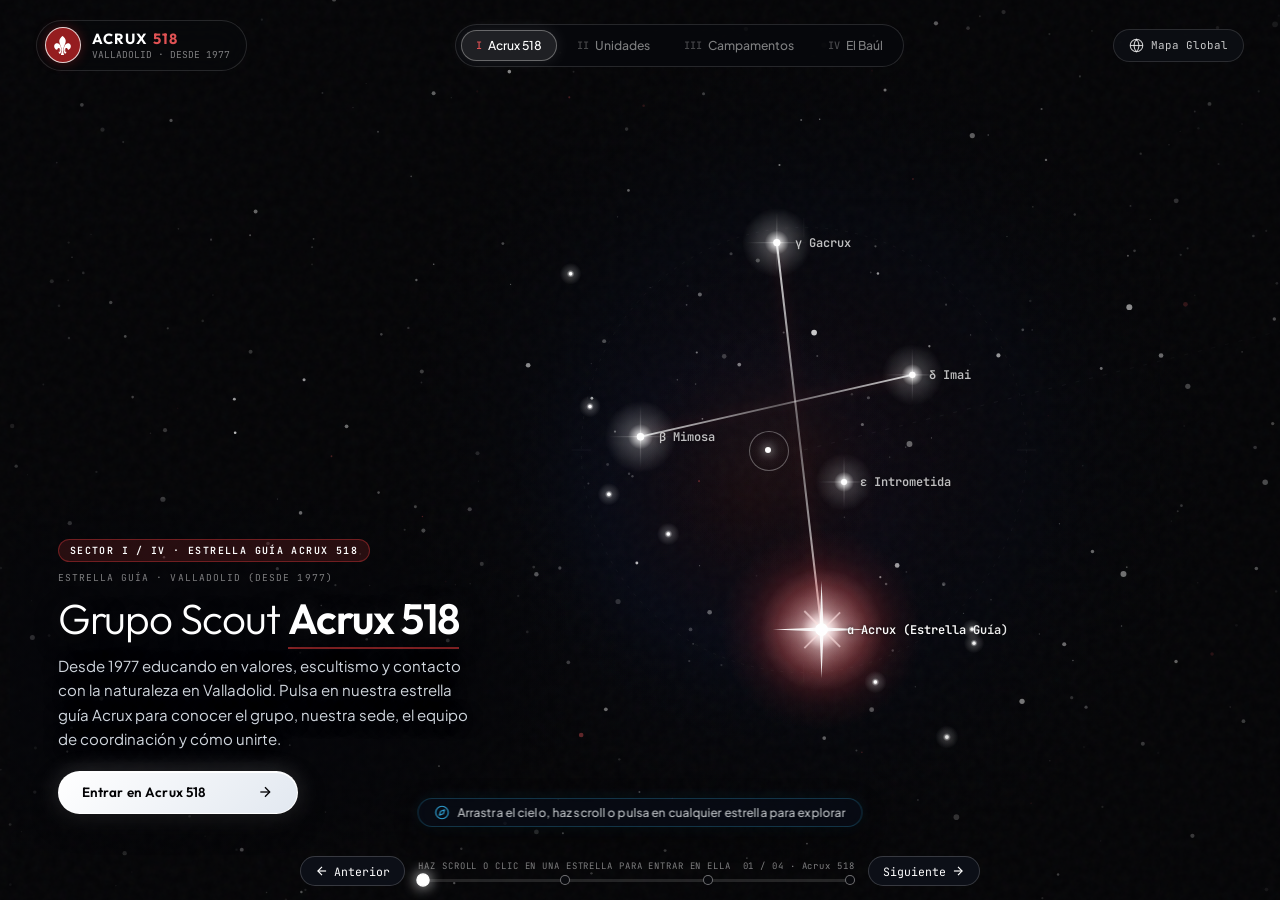
==== index.html @ 2f55fe03 "Final" ====
<!DOCTYPE html>
<html lang="es">
<head>
    <meta charset="UTF-8">
    <meta name="viewport" content="width=device-width, initial-scale=1.0, maximum-scale=1.0, user-scalable=no">
    <meta name="description" content="Grupo Scout ACRUX 518 · Valladolid (ASDE Exploradores de Castilla y León). Mapa estelar interactivo: Acrux 518, Unidades, Campamentos y El Baúl.">
    <title>Grupo Scout ACRUX 518 · Valladolid</title>
    <link rel="icon" type="image/svg+xml" href="images/logo.svg">
    <link rel="preconnect" href="https://fonts.googleapis.com">
    <link rel="preconnect" href="https://fonts.gstatic.com" crossorigin>
    <link href="https://fonts.googleapis.com/css2?family=Outfit:wght@200;300;400;500;600;700&family=Plus+Jakarta+Sans:wght@300;400;500;600&family=JetBrains+Mono:wght@300;400;500&display=swap" rel="stylesheet">
    <link rel="stylesheet" href="styles.css?v=19.0">
</head>
<body class="cosmos-body">

<!-- ======================================================================
     1. CANVAS ESTELAR 100VW x 100VH (MOTOR DE CONSTELACIONES Y SUPER-ZOOM)
     ====================================================================== -->
<canvas id="cosmosCanvas" aria-label="Mapa estelar interactivo del Grupo Scout ACRUX 518"></canvas>

<!-- ======================================================================
     2. GRANO CINEMATOGRÁFICO, VIÑETA Y DESTELLO DE SUPER-ZOOM
     ====================================================================== -->
<div class="film-grain-overlay" aria-hidden="true"></div>
<div class="vignette-abyss-overlay" aria-hidden="true"></div>
<div class="star-dive-flash" id="starDiveFlash" aria-hidden="true"></div>

<!-- ======================================================================
     3. CURSOR MAGNÉTICO PERSONALIZADO
     ====================================================================== -->
<div class="cosmos-cursor-dot" id="cosmosCursorDot" aria-hidden="true"></div>
<div class="cosmos-cursor-ring" id="cosmosCursorRing" aria-hidden="true">
    <span class="cosmos-cursor-label" id="cosmosCursorLabel"></span>
</div>

<!-- ======================================================================
     4. CABECERA HUD PROFESIONAL Y SCOUT
     ====================================================================== -->
<header class="cosmos-hud-top">
    <div class="hud-brand-group cosmos-interactive">
        <button type="button" class="hud-brand-trigger" id="btnHomeConstellation" title="Volver a Acrux 518">
            <div class="hud-logo-orb">
                <img src="images/logo.svg" alt="Flor de Lis ACRUX 518">
            </div>
            <div class="hud-brand-meta">
                <span class="hud-brand-name">ACRUX <em>518</em></span>
                <span class="hud-brand-coords" id="hudCoordsReadout">VALLADOLID · DESDE 1977</span>
            </div>
        </button>
    </div>

    <!-- Navegación por Sectores del Mapa Estelar (4 Sectores Optimizados) -->
    <nav class="hud-constellation-nav cosmos-interactive" aria-label="Sectores del Mapa Estelar">
        <button type="button" class="hud-nav-node active" data-sector="0">
            <span class="node-roman">I</span>
            <span class="node-label">Acrux 518</span>
        </button>
        <button type="button" class="hud-nav-node" data-sector="1">
            <span class="node-roman">II</span>
            <span class="node-label">Unidades</span>
        </button>
        <button type="button" class="hud-nav-node" data-sector="2">
            <span class="node-roman">III</span>
            <span class="node-label">Campamentos</span>
        </button>
        <button type="button" class="hud-nav-node" data-sector="3">
            <span class="node-roman">IV</span>
            <span class="node-label">El Baúl</span>
        </button>
    </nav>

    <div class="hud-actions-right cosmos-interactive">
        <button type="button" class="hud-btn-overview" id="btnToggleOverview" title="Ver el Mapa Estelar Global completo (Tecla M)">
            <svg class="hud-icon" width="15" height="15" viewBox="0 0 24 24" fill="none" stroke="currentColor" stroke-width="1.75"><circle cx="12" cy="12" r="10"/><line x1="2" y1="12" x2="22" y2="12"/><path d="M12 2a15.3 15.3 0 0 1 4 10 15.3 15.3 0 0 1-4 10 15.3 15.3 0 0 1-4-10 15.3 15.3 0 0 1 4-10z"/></svg>
            <span id="overviewBtnText">Mapa Global</span>
        </button>
    </div>
</header>

<!-- ======================================================================
     5. INTRODUCCIÓN FLOTANTE MINIMALISTA SOBRE EL COSMOS (SIN CAJA PESADA)
     ====================================================================== -->
<main class="cosmos-stage-viewport" id="cosmosStageViewport" aria-live="polite">
    <article class="constellation-stage-panel is-floating-minimal" id="constellationStagePanel">
        <div class="stage-meta-line">
            <span class="stage-index-tag" id="stageIndexTag">I · ESTRELLA GUÍA ACRUX</span>
            <span class="stage-altitude-tag" id="stageSubtitleTag">VALLADOLID · DESDE 1977</span>
        </div>

        <h1 class="stage-giant-heading" id="stageHeading">
            Grupo Scout <span class="ice-italic">Acrux 518</span>
        </h1>

        <p class="stage-description" id="stageDescription">
            Desde 1977 educando en valores, escultismo y contacto con la naturaleza en Valladolid. Pulsa en nuestra estrella guía Acrux para conocer el grupo, nuestra sede, el equipo de coordinación y cómo unirte.
        </p>

        <div class="stage-star-nodes cosmos-interactive" id="stageStarNodes" role="tablist" aria-label="Estrellas del sector" style="display:none;"></div>

        <div class="stage-action-row cosmos-interactive" id="stageActionRow">
            <button type="button" class="btn-cosmos-primary" id="btnStagePrimaryAction">
                <span id="btnStagePrimaryText">Entrar en Acrux 518</span>
                <svg class="btn-arrow-icon" width="16" height="16" viewBox="0 0 24 24" fill="none" stroke="currentColor" stroke-width="2"><line x1="5" y1="12" x2="19" y2="12"/><polyline points="12 5 19 12 12 19"/></svg>
            </button>
        </div>
    </article>
</main>

<!-- ======================================================================
     6. VISTA ESTELAR DE UNIDAD (PANTALLA COMPLETA · SIN SCROLLER · INTRODUCCIÓN FLOTANTE)
     ====================================================================== -->
<section class="star-tab-view star-tab-unit-view" id="unitSuperZoomOverlay" data-unit-world="castores" aria-hidden="true">
    <header class="star-tab-topbar">
        <button type="button" class="star-tab-back-btn" id="btnCloseUnitZoom">
            <svg width="15" height="15" viewBox="0 0 24 24" fill="none" stroke="currentColor" stroke-width="2"><line x1="19" y1="12" x2="5" y2="12"/><polyline points="12 19 5 12 12 5"/></svg>
            Volver al Cosmos <kbd>ESC</kbd>
        </button>

        <div class="star-tab-switcher" id="uzSwitchPills" role="tablist" aria-label="Pestañas de Unidades"></div>
    </header>

    <div class="star-tab-container is-fullbleed">
        <!-- CABECERA FLOTANTE DE LA UNIDAD (SIN CAJA PESADA) -->
        <div class="unit-floating-showcase">
            <div class="unit-floating-title-block">
                <div class="star-tab-meta-row">
                    <span class="sz-constellation-badge" id="uzConstellationName">ESTRELLA I · COLONIA OHIENSIS</span>
                    <span class="sz-age-pill" id="uzAgePill">6 a 8 años</span>
                    <span class="sz-motto-banner" id="uzMotto">Lema: «Compartir»</span>
                    <a href="#" target="_blank" rel="noopener" class="unit-social-btn" id="uzSocialBtn" style="display: none;" title="Ver perfil oficial de Instagram">
                        <svg class="social-ig-icon" width="15" height="15" viewBox="0 0 24 24" fill="none" stroke="currentColor" stroke-width="1.75"><rect x="2" y="2" width="20" height="20" rx="5" ry="5"/><path d="M16 11.37A4 4 0 1 1 12.63 8 4 4 0 0 1 16 11.37z"/><line x1="17.5" y1="6.5" x2="17.51" y2="6.5"/></svg>
                        <span id="uzSocialLabel">@unidad</span>
                        <svg class="social-arrow-svg" width="13" height="13" viewBox="0 0 24 24" fill="none" stroke="currentColor" stroke-width="2"><line x1="7" y1="17" x2="17" y2="7"/><polyline points="7 7 17 7 17 17"/></svg>
                    </a>
                </div>
                <span class="unit-kicker-line" id="uzWorldBiomeTag" style="display:none;"></span>
                <span id="uzStarCoords" style="display:none;"></span>
                <h2 class="sz-unit-title unit-giant-title" id="uzTitle">Castores · Colonia Ohiensis</h2>
            </div>

            <!-- ESCENA PANORÁMICA CON LA FOTOGRAFÍA Y TARJETA DE INTRODUCCIÓN FLOTANDO -->
            <div class="unit-panorama-stage">
                <div class="unit-hero-visual-col unit-panorama-photo uz-glass-photo-card" id="uzHeroVisual"></div>
                <div class="unit-floating-intro-card">
                    <p class="sz-unit-lead" id="uzLead"></p>
                    <blockquote class="unit-law-quote" id="uzQuoteBanner"></blockquote>
                </div>
            </div>
        </div>

        <!-- 01 · METODOLOGÍA Y ETAPAS DE PROGRESIÓN -->
        <div class="unit-progression-section">
            <div class="sz-section-header">
                <div>
                    <span class="sz-section-index">01 · METODOLOGÍA Y PROGRESIÓN</span>
                    <h3 id="uzLoreHeading">Marco Simbólico y Etapas del Camino</h3>
                </div>
            </div>
            <div class="sz-pillars-list unit-pillars-grid" id="uzPillarsList"></div>
        </div>

        <!-- 02 · LOS KRAALETES DE LA UNIDAD -->
        <div class="unit-kraal-section" id="uzUnitKraalSection">
            <div class="sz-section-header">
                <div>
                    <span class="sz-section-index">02 · LOS KRAALETES DE LA UNIDAD</span>
                    <h3 id="uzKraalTitle">El Kraal y Personajes del Bosque</h3>
                    <p id="uzKraalSub">Cromos coleccionables de los scouters y figuras del marco simbólico de esta rama</p>
                </div>
            </div>
            <div class="kraaletes-cromos-grid" id="uzKraaletesGrid"></div>
        </div>

        <!-- 03 · AVENTURAS, SALIDAS Y CAMPAMENTOS (GOOGLE DRIVE) -->
        <div class="unit-camps-section" id="uzUnitCampsSection">
            <div class="sz-section-header">
                <div>
                    <span class="sz-section-index" id="uzCampsIndex">03 · AVENTURAS, SALIDAS Y CAMPAMENTOS</span>
                    <h3 id="uzCampsHeading">Álbumes Oficiales en Google Drive</h3>
                    <p id="uzCampsSub">Subcarpetas de campamentos de rama y salidas de fin de semana con desbloqueo oficial</p>
                </div>
            </div>
            <div class="unit-camps-grid" id="uzUnitCampsGrid"></div>
        </div>

        <!-- NAVEGACIÓN INFERIOR ENTRE ESTRELLAS DE UNIDAD -->
        <footer class="unit-star-footer-nav">
            <button type="button" class="star-tab-back-btn" id="uzPrevUnitBtn">
                Unidad Anterior
            </button>
            <button type="button" class="star-tab-back-btn" id="uzFooterBackToSkyBtn">
                Volver a la Constelación
            </button>
            <button type="button" class="btn-cosmos-primary" id="uzNextUnitBtn">
                <span>Siguiente Unidad</span>
            </button>
        </footer>
    </div>
</section>

<!-- ======================================================================
     7. VISTA ESTELAR DE CAMPAMENTO (DESPEJADA · PANTALLA COMPLETA · SIN SCROLLER)
     ====================================================================== -->
<section class="star-tab-view star-tab-camp-view" id="campSuperZoomOverlay" aria-hidden="true">
    <header class="star-tab-topbar">
        <button type="button" class="star-tab-back-btn" id="btnCloseCampZoom">
            <svg width="15" height="15" viewBox="0 0 24 24" fill="none" stroke="currentColor" stroke-width="2"><line x1="19" y1="12" x2="5" y2="12"/><polyline points="12 19 5 12 12 5"/></svg>
            Volver al Cosmos <kbd>ESC</kbd>
        </button>
        <div class="star-tab-switcher camp-switcher-dock" id="czCampSwitcher" role="tablist" aria-label="Pestañas de Campamentos"></div>
    </header>

    <div class="star-tab-container is-fullbleed">
        <!-- CABECERA FLOTANTE Y LIMPIA DEL CAMPAMENTO + CÁPSULA DRIVE FLOTANTE -->
        <div class="camp-floating-header">
            <div class="camp-floating-title-col">
                <div class="star-tab-meta-row">
                    <span class="sz-constellation-badge camp-badge" id="czKicker">CAMPAMENTO DE VERANO</span>
                    <span class="sz-age-pill" id="czLocationPill">Lugar del Campamento</span>
                    <span id="czDriveFolderBadge" style="display:none;"></span>
                    <span id="czSeasonPill" style="display:none;"></span>
                </div>
                <h2 class="sz-unit-title camp-main-title" id="czTitle">Campamento</h2>
                <p class="camp-floating-desc" id="czDesc"></p>
            </div>

            <!-- CÁPSULA FLOTANTE DE DESBLOQUEO DE GOOGLE DRIVE -->
            <div class="camp-floating-drive-dock">
                <div class="camp-vault-header">
                    <span class="camp-drive-kicker">
                        <svg width="14" height="14" viewBox="0 0 24 24" fill="none" stroke="currentColor" stroke-width="1.75" style="vertical-align:-2px; margin-right:4px;"><path d="M22 19a2 2 0 0 1-2 2H4a2 2 0 0 1-2-2V5a2 2 0 0 1 2-2h5l2 3h9a2 2 0 0 1 2 2z"/></svg>
                        ÁLBUM COMPLETO EN GOOGLE DRIVE
                    </span>
                    <strong id="czDriveFolderTitle">Desbloquear todas las fotografías</strong>
                </div>
                <div class="camp-unlock-form" id="czUnlockForm">
                    <div class="camp-unlock-input-wrap">
                        <div class="camp-input-with-icon">
                            <span class="camp-input-icon">
                                <svg width="15" height="15" viewBox="0 0 24 24" fill="none" stroke="currentColor" stroke-width="1.75"><rect x="3" y="11" width="18" height="11" rx="2" ry="2"/><path d="M7 11V7a5 5 0 0 1 10 0v4"/></svg>
                            </span>
                            <input type="password" id="czDrivePassInput" class="dossier-form-input camp-pass-input" placeholder="Contraseña del campamento...">
                        </div>
                        <button type="button" class="btn-cosmos-primary camp-drive-btn" id="czUnlockDriveBtn">
                            <svg width="15" height="15" viewBox="0 0 24 24" fill="none" stroke="currentColor" stroke-width="1.75"><path d="M22 19a2 2 0 0 1-2 2H4a2 2 0 0 1-2-2V5a2 2 0 0 1 2-2h5l2 3h9a2 2 0 0 1 2 2z"/></svg>
                            <span>Abrir Drive</span>
                            <svg width="14" height="14" viewBox="0 0 24 24" fill="none" stroke="currentColor" stroke-width="2"><line x1="7" y1="17" x2="17" y2="7"/><polyline points="7 7 17 7 17 17"/></svg>
                        </button>
                    </div>
                    <small id="czUnlockFeedback" class="camp-unlock-feedback"></small>
                </div>
            </div>
        </div>

        <div class="camp-three-photos-section">
            <div class="sz-section-header">
                <div>
                    <span class="sz-section-index">BITÁCORA GRÁFICA · 3 FOTOGRAFÍAS DESTACADAS</span>
                    <h3>Momentos de la Expedición</h3>
                    <p id="czPhotosSub">Vista previa extraída de la carpeta de Google Drive del campamento (haz clic en cualquier foto para ampliarla)</p>
                </div>
            </div>
            <div class="camp-three-photos-grid" id="czThreePhotosGrid"></div>
        </div>
    </div>
</section>

<!-- ======================================================================
     8. VISTA ESTELAR «EL BAÚL» (PANTALLA COMPLETA · SIN SCROLLER)
     ====================================================================== -->
<section class="star-tab-view star-tab-lost-view" id="lostSuperZoomOverlay" aria-hidden="true">
    <header class="star-tab-topbar">
        <button type="button" class="star-tab-back-btn" id="btnCloseLostZoom">
            <svg width="15" height="15" viewBox="0 0 24 24" fill="none" stroke="currentColor" stroke-width="2"><line x1="19" y1="12" x2="5" y2="12"/><polyline points="12 19 5 12 12 5"/></svg>
            Volver al Cosmos <kbd>ESC</kbd>
        </button>
        <div class="star-tab-switcher lost-cajon-switcher-dock" id="lzCajonSwitcher" role="tablist" aria-label="Cajones de Drive"></div>
    </header>

    <div class="star-tab-container is-fullbleed">
        <div class="lost-floating-header">
            <div class="lost-floating-title-col">
                <div class="star-tab-meta-row">
                    <span class="sz-constellation-badge lost-badge">SISTEMA DE MATERIAL PERDIDO</span>
                    <span class="sz-age-pill" id="lzActiveFolderPill">Carpeta Drive: Cajón 01</span>
                    <span id="lzFolderCoords" style="display:none;"></span>
                </div>
                <h2 class="sz-unit-title lost-main-title">El Baúl · <span class="ice-italic">Objetos Perdidos</span></h2>
                <p class="camp-floating-desc">Cada cajón corresponde a una carpeta viva de Google Drive. Reclama cualquier prenda en 1 clic por WhatsApp y recógela los <strong>sábados de 16:30 a 19:00 h en Carretera de Rueda, 53</strong>.</p>
            </div>

            <div class="lost-cajones-constellation-box">
                <div class="cajones-map-header">
                    <span>CAJONES DE MATERIAL (CARPETAS DRIVE)</span>
                    <a href="https://drive.google.com" target="_blank" rel="noopener" class="cajon-drive-ext-link" id="lzOpenDriveFolderBtn">
                        <svg width="13" height="13" viewBox="0 0 24 24" fill="none" stroke="currentColor" stroke-width="1.75" style="vertical-align:-2px; margin-right:4px;"><path d="M22 19a2 2 0 0 1-2 2H4a2 2 0 0 1-2-2V5a2 2 0 0 1 2-2h5l2 3h9a2 2 0 0 1 2 2z"/></svg>
                        Abrir en Drive
                    </a>
                </div>
                <div class="cajones-ministar-map" id="lzMiniStarsMap"></div>
            </div>
        </div>

        <div class="lost-cajon-gallery-section">
            <div class="sz-section-header lost-gallery-header">
                <div>
                    <span class="sz-section-index" id="lzCurrentCajonIndex">CARPETA ACTIVA · GOOGLE DRIVE</span>
                    <h3 id="lzCurrentCajonTitle">Cajón 01 · Campamento de Verano</h3>
                    <p id="lzCurrentCajonSub">Fotografías sincronizadas de la carpeta de objetos perdidos</p>
                </div>
                <div class="lost-gallery-controls">
                    <div class="lost-search-input-wrap">
                        <span class="lost-search-icon">
                            <svg width="15" height="15" viewBox="0 0 24 24" fill="none" stroke="currentColor" stroke-width="1.75"><circle cx="11" cy="11" r="8"/><line x1="21" y1="21" x2="16.65" y2="16.65"/></svg>
                        </span>
                        <input type="text" id="lzPhotoSearch" class="dossier-form-input lost-search-input" placeholder="Buscar sudadera, cantimplora, botas...">
                        <button type="button" class="lost-search-clear-btn" id="lzClearSearchBtn" title="Limpiar búsqueda" style="display:none;">
                            <svg width="12" height="12" viewBox="0 0 24 24" fill="none" stroke="currentColor" stroke-width="2"><line x1="18" y1="6" x2="6" y2="18"/><line x1="6" y1="6" x2="18" y2="18"/></svg>
                        </button>
                    </div>
                </div>
            </div>

            <div class="lost-filter-chips-row" id="lzCategoryFilters">
                <button type="button" class="lost-filter-chip active" data-cat="all">Todas las prendas</button>
                <button type="button" class="lost-filter-chip" data-cat="ropa">Ropa y Sudaderas</button>
                <button type="button" class="lost-filter-chip" data-cat="cantimplora">Cantimploras y Menaje</button>
                <button type="button" class="lost-filter-chip" data-cat="calzado">Calzado y Botas</button>
                <button type="button" class="lost-filter-chip" data-cat="saco">Sacos y Aislantes</button>
            </div>

            <div id="lzClaimBanner" class="lost-claim-banner" style="display:none;"></div>
            <div class="lost-photos-grid" id="lzPhotosGrid"></div>
        </div>
    </div>
</section>

<!-- ======================================================================
     9. PÍLDORA SUTIL DE AYUDA A LA NAVEGACIÓN Y HUD INFERIOR MINIMALISTA (4 SECTORES)
     ====================================================================== -->
<div class="cosmos-nav-hint-pill cosmos-interactive" id="cosmosNavHintPill" aria-live="off">
    <svg class="nav-hint-icon" width="15" height="15" viewBox="0 0 24 24" fill="none" stroke="currentColor" stroke-width="1.8" stroke-linecap="round" stroke-linejoin="round"><circle cx="12" cy="12" r="10"/><polygon points="16.24 7.76 14.12 14.12 7.76 16.24 9.88 9.88 16.24 7.76"/></svg>
    <span>Arrastra el cielo, haz scroll o pulsa en cualquier estrella para explorar</span>
</div>

<footer class="cosmos-hud-bottom">
    <div class="hud-bottom-nav-container cosmos-interactive">
        <button type="button" class="hud-nav-arrow-btn" id="btnPrevSector" aria-label="Sector Anterior">
            <svg width="14" height="14" viewBox="0 0 24 24" fill="none" stroke="currentColor" stroke-width="2"><line x1="19" y1="12" x2="5" y2="12"/><polyline points="12 19 5 12 12 5"/></svg>
            <span class="arrow-text">Anterior</span>
        </button>

        <div class="hud-scroll-rail-wrap">
            <div class="hud-scroll-labels">
                <span id="hudScrollHint">HAZ SCROLL O CLIC EN UNA ESTRELLA PARA ENTRAR EN ELLA</span>
                <span id="hudProgressPercent">01 / 04 · Acrux 518</span>
            </div>
            <div class="hud-scroll-track" id="hudScrollTrack" role="slider" aria-label="Progreso del mapa estelar" aria-valuemin="0" aria-valuemax="100" aria-valuenow="0" tabindex="0">
                <div class="hud-scroll-fill" id="hudScrollFill"></div>
                <div class="hud-scroll-ticks" id="hudScrollTicks">
                    <button type="button" class="rail-tick active" data-sector="0" title="I · Acrux 518"></button>
                    <button type="button" class="rail-tick" data-sector="1" title="II · Unidades"></button>
                    <button type="button" class="rail-tick" data-sector="2" title="III · Campamentos"></button>
                    <button type="button" class="rail-tick" data-sector="3" title="IV · El Baúl"></button>
                </div>
            </div>
        </div>

        <button type="button" class="hud-nav-arrow-btn" id="btnNextSector" aria-label="Sector Siguiente">
            <span class="arrow-text">Siguiente</span>
            <svg width="14" height="14" viewBox="0 0 24 24" fill="none" stroke="currentColor" stroke-width="2"><line x1="5" y1="12" x2="19" y2="12"/><polyline points="12 5 19 12 12 19"/></svg>
        </button>
    </div>
</footer>

<!-- ======================================================================
     10. VISTA ESTELAR SECCIÓN 1 (ACRUX 518 · PANTALLA COMPLETA · SIN SCROLLER)
     ====================================================================== -->
<div class="cosmos-drawer-backdrop is-fullscreen-star-view" id="cosmosDrawerBackdrop" aria-hidden="true">
    <div class="cosmos-drawer-modal is-fullscreen-star-modal" role="dialog" aria-modal="true" aria-labelledby="drawerModalTitle">
        <header class="star-tab-topbar">
            <button type="button" class="star-tab-back-btn" id="btnCloseDrawer" aria-label="Volver al Cosmos">
                <svg width="15" height="15" viewBox="0 0 24 24" fill="none" stroke="currentColor" stroke-width="2"><line x1="19" y1="12" x2="5" y2="12"/><polyline points="12 19 5 12 12 5"/></svg>
                Volver al Cosmos <kbd>ESC</kbd>
            </button>
            <div class="star-tab-switcher" id="acruxTopAnchorNav">
                <a href="#acrux-historia" class="star-node-chip active">Historia y Ramas</a>
                <a href="#acrux-bases" class="star-node-chip">Sede y Horarios</a>
                <a href="#acrux-coordinacion" class="star-node-chip">Coordinación</a>
                <a href="#acrux-prueba" class="star-node-chip">Inscripciones</a>
                <a href="#acrux-redes" class="star-node-chip">Redes</a>
            </div>
            <span id="drawerModalKicker" style="display:none;"></span>
            <span id="drawerModalTitle" style="display:none;"></span>
        </header>
        <div class="star-tab-container is-fullbleed" id="drawerModalBody"></div>
    </div>
</div>

<!-- ======================================================================
     11. MODAL DE CRISTAL: RECUERDO DEL 50º ANIVERSARIO (1976 - 2026)
     ====================================================================== -->
<div class="anniversary-modal-backdrop" id="anniversaryModal" aria-hidden="true">
    <div class="anniversary-modal-card" role="dialog" aria-modal="true" aria-labelledby="anYearTitle">
        <header class="anniversary-modal-header">
            <div>
                <span class="anniversary-year-tag" id="anYearTag">50º ANIVERSARIO · ACRUX 518</span>
                <span class="anniversary-year-display" id="anYearNumber">1977</span>
            </div>
            <button type="button" class="anniversary-close-btn" id="btnCloseAnniversaryModal" aria-label="Cerrar ventana">
                Cerrar <kbd>ESC</kbd>
            </button>
        </header>
        <div class="anniversary-modal-body">
            <div class="anniversary-photo-frame" id="anPhotoFrame"></div>
            <h3 class="anniversary-memory-title" id="anYearTitle">Fundación Oficial del Grupo Scout ACRUX 518</h3>
            <p class="anniversary-memory-desc" id="anYearDesc"></p>
            <footer class="anniversary-modal-footer">
                <span class="anniversary-drive-badge" id="anDriveBadge">Google Drive: 05_50_ANIVERSARIO</span>
                <a href="https://drive.google.com" target="_blank" rel="noopener" class="btn-cosmos-primary" id="anDriveBtn" style="padding: 0.45rem 0.95rem; font-size: 0.78rem;">
                    <span>Ver en Google Drive</span>
                    <svg width="13" height="13" viewBox="0 0 24 24" fill="none" stroke="currentColor" stroke-width="2"><line x1="7" y1="17" x2="17" y2="7"/><polyline points="7 7 17 7 17 17"/></svg>
                </a>
            </footer>
        </div>
    </div>
</div>

<!-- ======================================================================
     12. VISOR DE FOTOGRAFÍAS EN PANTALLA COMPLETA (LIGHTBOX)
     ====================================================================== -->
<div class="cosmos-lightbox-backdrop" id="cosmosLightbox" aria-hidden="true">
    <div class="cosmos-lightbox-dialog" role="dialog" aria-modal="true" aria-labelledby="cosmosLightboxTitle">
        <button type="button" class="cosmos-lightbox-close" id="btnCloseLightbox" aria-label="Cerrar visor de fotografía">
            Cerrar <kbd>ESC</kbd>
        </button>
        <div class="cosmos-lightbox-frame">
            <img src="" alt="Fotografía ampliada" id="cosmosLightboxImg">
        </div>
        <div class="cosmos-lightbox-info">
            <strong id="cosmosLightboxTitle">Fotografía</strong>
            <span id="cosmosLightboxCaption">Grupo Scout Acrux 518</span>
        </div>
    </div>
</div>

<!-- ======================================================================
     13. MODAL SPLIT-CARD DE KRAALETE (2 COLUMNAS: CROMO 3:4 + FICHA EDITORIAL DRIVE)
     ====================================================================== -->
<div class="cromo-zoom-modal-backdrop" id="cromoZoomModal" aria-hidden="true">
    <div class="cromo-split-dialog" id="cromoSplitDialog" role="dialog" aria-modal="true" aria-labelledby="cromoSplitTitle">
        <!-- Columna Izquierda: Fotografía vertical del cromo (3:4) con efecto holográfico -->
        <div class="cromo-split-left">
            <div class="cromo-zoom-card" id="cromoZoomCard">
                <div class="cromo-inner" id="cromoZoomInner"></div>
            </div>
        </div>

        <!-- Columna Derecha: Panel Editorial del Scouter -->
        <div class="cromo-split-right">
            <div class="cromo-split-topbar">
                <span class="cromo-split-unit-pill" id="cromoSplitUnitBadge">KRAALETE · ACRUX 518</span>
                <button type="button" class="cosmos-lightbox-close cromo-zoom-close-btn" id="btnCloseCromoZoom" aria-label="Cerrar ficha de scouter">
                    Cerrar <kbd>ESC</kbd>
                </button>
            </div>

            <div class="cromo-split-body">
                <span class="cromo-split-kicker" id="cromoSplitRole">SCOUTER DE UNIDAD</span>
                <h3 class="cromo-split-title" id="cromoSplitTitle">Scouter</h3>
                <p class="cromo-split-realname" id="cromoSplitSubtitle">«Nombre Real»</p>
                <div class="cromo-split-divider" aria-hidden="true"></div>
                <div class="cromo-split-bio-wrap">
                    <p class="cromo-split-bio" id="cromoSplitBio"></p>
                </div>
            </div>
        </div>
    </div>
</div>

<!-- ======================================================================
     14. TIENDA MERCH FULLSCREEN E-COMMERCE (CONECTADA A GOOGLE FORMS)
     ====================================================================== -->
<div class="merch-embed-overlay merch-custom-modal" id="merchModal" aria-hidden="true">
    <div class="merch-ecom-shell" role="dialog" aria-modal="true" aria-labelledby="merchModalTitle">
        <!-- Barra superior minimalista estilo Áureo Design -->
        <header class="merch-ecom-topbar">
            <button type="button" class="merch-back-btn" id="btnCloseMerchModal" aria-label="Cerrar tienda de Merch">
                <svg width="15" height="15" viewBox="0 0 24 24" fill="none" stroke="currentColor" stroke-width="1.8" stroke-linecap="round" stroke-linejoin="round"><line x1="19" y1="12" x2="5" y2="12"/><polyline points="12 19 5 12 12 5"/></svg>
                <span>Volver al Mapa Estelar</span>
                <kbd>ESC</kbd>
            </button>

            <div class="merch-forms-switcher" id="merchFormsSwitcher" role="tablist" aria-label="Artículos de Merch disponibles" style="display:none;"></div>

            <div class="merch-topbar-meta">
                <a href="#" target="_blank" rel="noopener" class="merch-direct-form-link" id="merchDirectFormBtn" style="display:none;" title="Abrir formulario oficial en Google Forms">
                    <span>Abrir en Google Forms</span>
                    <svg width="13" height="13" viewBox="0 0 24 24" fill="none" stroke="currentColor" stroke-width="2"><line x1="7" y1="17" x2="17" y2="7"/><polyline points="7 7 17 7 17 17"/></svg>
                </a>
                <span class="merch-topbar-badge">ACRUX 518 · MERCH OFICIAL</span>
            </div>
        </header>

        <!-- Cuerpo Split-Screen 100% pantalla -->
        <div class="merch-ecom-split">
            <!-- COLUMNA IZQUIERDA: Gran Escaparate Fotográfico -->
            <div class="merch-ecom-gallery-col">
                <div class="merch-showcase-stage" id="merchShowcaseStage">
                    <div class="merch-showcase-badges">
                        <span class="merch-stage-pill" id="merchStageSeasonPill">COLECCIÓN OFICIAL ACRUX 518</span>
                        <span class="merch-stage-pill merch-stage-pill-muted">ENTREGA EN BASE · RUEDA 53</span>
                    </div>

                    <div class="merch-showcase-visual" id="merchShowcaseVisual">
                        <!-- Imagen de producto desde Drive / Formulario o escaparate editorial dinámico -->
                    </div>

                    <div class="merch-thumb-strip" id="merchThumbStrip" style="display:none;"></div>

                    <div class="merch-showcase-footer">
                        <div class="merch-spec-item">
                            <span class="spec-label">EDICIÓN</span>
                            <span class="spec-value">Grupo Scout Acrux 518</span>
                        </div>
                        <div class="merch-spec-item">
                            <span class="spec-label">RECOGIDA</span>
                            <span class="spec-value">Sábados 16:30 – 19:00 h</span>
                        </div>
                        <div class="merch-spec-item">
                            <span class="spec-label">REGISTRO</span>
                            <span class="spec-value">Directo en Hoja Oficial</span>
                        </div>
                    </div>
                </div>
            </div>

            <!-- COLUMNA DERECHA: Ficha de Producto y Formulario Nativo -->
            <div class="merch-ecom-details-col">
                <div class="merch-ecom-details-inner">
                    <div class="merch-product-header">
                        <span class="merch-kicker" id="merchModalKicker">MERCHANDISING DE GRUPO · ACRUX 518</span>
                        <div class="merch-title-price-row">
                            <h2 class="merch-modal-title" id="merchModalTitle">Merch Acrux 518</h2>
                            <span class="merch-price-tag" id="merchPriceTag" style="display:none;"></span>
                        </div>
                        <p class="merch-product-desc" id="merchModalDesc">Selecciona tus opciones y completa tus datos para registrar tu pedido directamente en el listado oficial del grupo.</p>
                    </div>

                    <!-- Estado de carga mientras se leen las preguntas del Google Form -->
                    <div class="merch-schema-loader" id="merchIframeLoader" style="display:none;">
                        <span class="merch-loader-dot"></span>
                        <span>Sincronizando opciones del artículo desde Google Drive...</span>
                    </div>

                    <!-- Formulario nativo generado dinámicamente a partir del Google Form -->
                    <form class="merch-native-form" id="merchNativeForm" novalidate>
                        <div class="merch-dynamic-fields" id="merchDynamicFields"></div>

                        <div class="merch-form-error" id="merchFormError" style="display:none;"></div>

                        <div class="merch-cta-block">
                            <button type="submit" class="merch-submit-btn" id="btnSubmitMerchOrder">
                                <span class="merch-submit-label">Realizar Pedido</span>
                                <svg width="18" height="18" viewBox="0 0 24 24" fill="none" stroke="currentColor" stroke-width="2" stroke-linecap="round" stroke-linejoin="round"><line x1="5" y1="12" x2="19" y2="12"/><polyline points="12 5 19 12 12 19"/></svg>
                            </button>
                            <span class="merch-cta-subnote">Tu pedido quedará registrado al instante en el formulario oficial del grupo.</span>
                        </div>
                    </form>

                    <!-- Pantalla de confirmación tras el envío silencioso -->
                    <div class="merch-order-success" id="merchOrderSuccess" style="display:none;">
                        <div class="merch-success-icon">
                            <svg width="28" height="28" viewBox="0 0 24 24" fill="none" stroke="currentColor" stroke-width="2.2" stroke-linecap="round" stroke-linejoin="round"><polyline points="20 6 9 17 4 12"/></svg>
                        </div>
                        <span class="merch-kicker">PEDIDO REGISTRADO CORRECTAMENTE</span>
                        <h3 class="merch-success-title">¡Gracias por tu pedido!</h3>
                        <p class="merch-success-desc" id="merchSuccessSummary">Hemos registrado tus datos directamente en la hoja oficial de Merch del Grupo Scout Acrux 518.</p>
                        <div class="merch-success-actions">
                            <button type="button" class="merch-reset-order-btn" id="btnMerchAnotherOrder">Realizar otro pedido</button>
                            <button type="button" class="merch-done-order-btn" id="btnMerchFinishOrder">Volver al Mapa Estelar</button>
                        </div>
                    </div>
                </div>
            </div>
        </div>

        <!-- Infraestructura oculta para envío silencioso 100% libre de interfaz de Google -->
        <iframe name="merchSilentSubmitFrame" id="merchSilentSubmitFrame" title="Envío silencioso de Merch" style="display:none;"></iframe>
        <form id="merchHiddenGoogleForm" target="merchSilentSubmitFrame" method="POST" style="display:none;"></form>
    </div>
</div>

<script src="script.js?v=19.0"></script>
</body>
</html>
---- styles.css ----
/* ==========================================================================
   GRUPO SCOUT ACRUX 518 · VALLADOLID (DESDE 1977)
   MAPA ESTELAR GLOBAL INTERACTIVO · ARQUITECTURA LIMPIA 60FPS
   Modo Normal (Monocromático Blanco/Rojo) & Modo 50 Aniversario (Obsidiana/Oro)
   ========================================================================== */

/* ==========================================================================
   23. MAPA ESTELAR GLOBAL INTERACTIVO · ESTÉTICA MONOCROMÁTICA (BLANCO Y ROJO SUTIL)
   ========================================================================== */
:root {
    --abyss-black: #040406;
    --midnight-deep: #08090D;
    --space-anthracite: #0E1016;
    --ice-white: #FFFFFF;
    --ice-grey: rgba(255, 255, 255, 0.78);
    --ice-muted: rgba(255, 255, 255, 0.48);
    --ice-border: rgba(255, 255, 255, 0.13);
    --ice-border-bright: rgba(255, 255, 255, 0.38);
    --acrux-crimson: #B02324;
    --acrux-red-subtle: #D9383A;
    --acrux-red-glow: rgba(217, 56, 58, 0.24);
}

body.cosmos-body {
    margin: 0;
    padding: 0;
    width: 100vw;
    height: 100vh;
    overflow: hidden;
    background-color: var(--abyss-black);
    color: var(--ice-white);
    font-family: 'Plus Jakarta Sans', -apple-system, BlinkMacSystemFont, sans-serif;
    user-select: none;
    -webkit-font-smoothing: antialiased;
    cursor: none;
}

@media (hover: none), (pointer: coarse) {
    body.cosmos-body {
        cursor: default;
    }
}

#cosmosCanvas {
    position: fixed;
    inset: 0;
    width: 100vw;
    height: 100vh;
    z-index: 0;
    display: block;
    touch-action: none;
}

.film-grain-overlay {
    position: fixed;
    inset: -50%;
    width: 200%;
    height: 200%;
    z-index: 2;
    pointer-events: none;
    opacity: 0.032;
    background-image: url("data:image/svg+xml,%3Csvg viewBox='0 0 256 256' xmlns='http://www.w3.org/2000/svg'%3E%3Cfilter id='noiseFilter'%3E%3CfeTurbulence type='fractalNoise' baseFrequency='0.82' numOctaves='4' stitchTiles='stitch'/%3E%3C/filter%3E%3Crect width='100%25' height='100%25' filter='url(%23noiseFilter)'/%3E%3C/svg%3E");
}

.vignette-abyss-overlay {
    position: fixed;
    inset: 0;
    z-index: 1;
    pointer-events: none;
    background: radial-gradient(
        circle at 50% 50%,
        transparent 46%,
        rgba(4, 4, 6, 0.56) 82%,
        rgba(4, 4, 6, 0.92) 100%
    );
}

/* Viñeta ligera de Hiperespacio (transición ultrarrápida y enérgica sin congelamiento) */
.star-dive-flash {
    position: fixed;
    inset: 0;
    z-index: 40;
    pointer-events: none;
    opacity: 0;
    background: radial-gradient(
        circle at 50% 50%,
        rgba(255, 255, 255, 0.16) 0%,
        rgba(255, 255, 255, 0.05) 42%,
        rgba(186, 230, 253, 0.16) 78%,
        rgba(255, 255, 255, 0.25) 100%
    );
    transition: opacity 0.18s ease-out;
    will-change: opacity;
}

.star-dive-flash.is-flashing {
    opacity: 1;
}

/* Cursor Magnético (Blanco puro con halo rojo sutil en hover · Siempre por encima de todos los modales) */
.cosmos-cursor-dot,
.cosmos-cursor-ring {
    position: fixed;
    top: 0;
    left: 0;
    pointer-events: none;
    z-index: 99999;
    transform: translate3d(-100px, -100px, 0);
}

.cosmos-cursor-dot {
    width: 6px;
    height: 6px;
    margin-left: -3px;
    margin-top: -3px;
    border-radius: 50%;
    background: #FFFFFF;
    box-shadow: 0 0 10px #FFFFFF;
}

.cosmos-cursor-ring {
    width: 38px;
    height: 38px;
    margin-left: -19px;
    margin-top: -19px;
    border-radius: 50%;
    border: 1px solid rgba(255, 255, 255, 0.32);
    background: radial-gradient(circle, rgba(255, 255, 255, 0.05) 0%, transparent 70%);
    display: flex;
    align-items: center;
    justify-content: center;
    transition: width 0.25s ease, height 0.25s ease, margin 0.25s ease, border-color 0.25s ease;
}

.cosmos-cursor-ring.is-star-hover {
    width: 44px;
    height: 44px;
    margin-left: -22px;
    margin-top: -22px;
    border-color: #FFFFFF;
    background: radial-gradient(circle, rgba(255, 255, 255, 0.10) 0%, rgba(176, 35, 36, 0.12) 65%, transparent 100%);
    box-shadow: 0 0 12px rgba(255, 255, 255, 0.2);
}

.cosmos-cursor-ring.is-ui-hover {
    width: 50px;
    height: 50px;
    margin-left: -25px;
    margin-top: -25px;
    border-color: rgba(255, 255, 255, 0.72);
    background: rgba(255, 255, 255, 0.07);
}

.cosmos-cursor-label {
    font-family: 'JetBrains Mono', monospace;
    font-size: 0.56rem;
    letter-spacing: 0.1em;
    text-transform: uppercase;
    color: #FFFFFF;
    opacity: 0;
    transition: opacity 0.2s ease;
    white-space: nowrap;
    transform: translateY(35px);
    text-shadow: 0 2px 8px rgba(0, 0, 0, 0.95);
}

.cosmos-cursor-ring.is-star-hover .cosmos-cursor-label {
    opacity: 1;
}

@media (hover: none), (pointer: coarse) {
    .cosmos-cursor-dot,
    .cosmos-cursor-ring {
        display: none !important;
    }
}

.cosmos-interactive,
.cosmos-interactive button,
.cosmos-interactive a,
.cosmos-interactive input,
.cosmos-interactive select {
    pointer-events: auto;
}

/* Cabecera HUD */
.cosmos-hud-top {
    position: fixed;
    top: 0;
    left: 0;
    right: 0;
    z-index: 20;
    padding: 1.25rem 2.25rem;
    display: flex;
    align-items: center;
    justify-content: space-between;
    gap: 1rem;
    pointer-events: none;
    transition: opacity 0.35s ease, transform 0.35s ease;
}

.cosmos-body.is-superzoom-open .cosmos-hud-top,
.cosmos-body.is-superzoom-open .cosmos-hud-bottom,
.cosmos-body.is-superzoom-open .cosmos-nav-hint-pill {
    opacity: 0 !important;
    pointer-events: none !important;
}

.hud-brand-group {
    display: flex;
    align-items: center;
    gap: 0.85rem;
}

.hud-brand-trigger {
    background: rgba(8, 9, 13, 0.68);
    backdrop-filter: blur(14px);
    -webkit-backdrop-filter: blur(14px);
    border: 1px solid var(--ice-border);
    border-radius: 999px;
    padding: 0.4rem 1rem 0.4rem 0.48rem;
    display: flex;
    align-items: center;
    gap: 0.68rem;
    color: var(--ice-white);
    cursor: pointer;
    transition: border-color 0.25s ease, transform 0.25s ease;
}

.hud-brand-trigger:hover {
    border-color: var(--ice-border-bright);
    transform: translateY(-1px);
}

.hud-logo-orb {
    width: 34px;
    height: 34px;
    border-radius: 50%;
    background: rgba(176, 35, 36, 0.85);
    border: 1px solid rgba(255, 255, 255, 0.8);
    display: flex;
    align-items: center;
    justify-content: center;
    box-shadow: 0 0 12px rgba(176, 35, 36, 0.4);
}

.hud-logo-orb img {
    width: 19px;
    height: 19px;
    filter: brightness(0) invert(1);
}

.hud-brand-meta {
    display: flex;
    flex-direction: column;
    text-align: left;
}

.hud-brand-name {
    font-family: 'Outfit', sans-serif;
    font-weight: 700;
    font-size: 0.92rem;
    letter-spacing: 0.08em;
    color: #FFFFFF;
}

.hud-brand-name em {
    font-style: normal;
    color: #E05254;
    font-weight: 700;
}

.hud-brand-coords {
    font-family: 'JetBrains Mono', monospace;
    font-size: 0.6rem;
    color: var(--ice-muted);
}

.hud-saturday-badge {
    display: inline-flex;
    align-items: center;
    gap: 0.48rem;
    padding: 0.44rem 0.85rem;
    border-radius: 999px;
    background: rgba(8, 9, 13, 0.6);
    border: 1px solid rgba(255, 255, 255, 0.1);
    font-family: 'JetBrains Mono', monospace;
    font-size: 0.66rem;
    color: var(--ice-grey);
    backdrop-filter: blur(10px);
}

.hud-pulse-dot {
    width: 6px;
    height: 6px;
    border-radius: 50%;
    background: #D9383A;
    box-shadow: 0 0 8px rgba(217, 56, 58, 0.8);
}

.hud-constellation-nav {
    display: flex;
    align-items: center;
    gap: 0.25rem;
    background: rgba(8, 9, 13, 0.72);
    backdrop-filter: blur(16px);
    border: 1px solid var(--ice-border);
    padding: 0.3rem;
    border-radius: 999px;
}

.hud-nav-node {
    background: transparent;
    border: 1px solid transparent;
    color: var(--ice-muted);
    padding: 0.42rem 0.88rem;
    border-radius: 999px;
    font-family: 'Plus Jakarta Sans', sans-serif;
    font-size: 0.76rem;
    font-weight: 500;
    display: inline-flex;
    align-items: center;
    gap: 0.38rem;
    cursor: pointer;
    transition: all 0.25s ease;
    white-space: nowrap;
}

.hud-nav-node .node-roman {
    font-family: 'JetBrains Mono', monospace;
    font-size: 0.64rem;
    opacity: 0.55;
}

.hud-nav-node:hover {
    color: #FFFFFF;
    background: rgba(255, 255, 255, 0.06);
}

.hud-nav-node.active {
    color: #FFFFFF;
    background: rgba(255, 255, 255, 0.1);
    border-color: rgba(255, 255, 255, 0.32);
    box-shadow: 0 0 16px rgba(255, 255, 255, 0.1);
}

.hud-nav-node.active .node-roman {
    color: #E05254;
    opacity: 1;
}

.hud-actions-right {
    display: flex;
    align-items: center;
    gap: 0.55rem;
}

.hud-btn-overview {
    background: rgba(14, 16, 22, 0.75);
    backdrop-filter: blur(14px);
    border: 1px solid var(--ice-border);
    color: var(--ice-grey);
    padding: 0.5rem 0.95rem;
    border-radius: 999px;
    font-family: 'JetBrains Mono', monospace;
    font-size: 0.68rem;
    display: inline-flex;
    align-items: center;
    gap: 0.42rem;
    cursor: pointer;
    transition: all 0.25s ease;
}

.hud-btn-overview:hover,
.hud-btn-overview.active {
    color: #FFFFFF;
    border-color: #FFFFFF;
    background: rgba(255, 255, 255, 0.14);
}

.hud-btn-cta {
    background: rgba(176, 35, 36, 0.78);
    border: 1px solid rgba(255, 255, 255, 0.36);
    color: #FFFFFF;
    padding: 0.5rem 1.05rem;
    border-radius: 999px;
    font-family: 'Outfit', sans-serif;
    font-weight: 600;
    font-size: 0.8rem;
    cursor: pointer;
    box-shadow: 0 0 18px rgba(176, 35, 36, 0.35);
    transition: all 0.25s ease;
}

.hud-btn-cta:hover {
    transform: translateY(-1px);
    background: rgba(196, 39, 41, 0.95);
    box-shadow: 0 0 24px rgba(176, 35, 36, 0.55);
}

/* Escenario Emergente Principal (Ultra-Limpio y Compacto) */
.cosmos-stage-viewport {
    position: fixed;
    inset: 0;
    z-index: 10;
    pointer-events: none;
    display: flex;
    align-items: center;
    justify-content: flex-start;
    padding: 5.5rem 3rem 5rem 3rem;
    transition: opacity 0.42s ease, transform 0.42s ease;
}

.cosmos-body.is-superzoom-open .cosmos-stage-viewport,
.cosmos-body.is-superzoom-open .cosmos-stage-viewport * {
    opacity: 0;
    transform: scale(1.12);
    pointer-events: none !important;
}

.constellation-stage-panel {
    background: linear-gradient(145deg, rgba(10, 13, 22, 0.72) 0%, rgba(5, 7, 12, 0.48) 100%);
    backdrop-filter: blur(20px);
    -webkit-backdrop-filter: blur(20px);
    border: 1px solid rgba(255, 255, 255, 0.11);
    border-left: 3px solid var(--acrux-red-subtle);
    border-radius: 24px;
    padding: 2rem 2.1rem;
    max-width: 430px;
    box-shadow: 0 28px 70px rgba(0, 0, 0, 0.75), inset 0 1px 0 rgba(255, 255, 255, 0.08);
    pointer-events: auto;
    transition: opacity 0.42s ease, transform 0.42s ease, filter 0.42s ease, border-color 0.3s ease;
}

.constellation-stage-panel.is-transitioning {
    opacity: 0;
    transform: translate3d(0, 12px, 0) scale(0.97);
    filter: blur(5px);
}

.cosmos-body.is-overview-mode .constellation-stage-panel {
    opacity: 0.12;
    transform: translate3d(-20px, 0, 0) scale(0.95);
    filter: blur(3px);
}

.stage-meta-line {
    display: flex;
    flex-wrap: wrap;
    align-items: center;
    gap: 0.55rem;
    margin-bottom: 0.75rem;
}

.stage-index-tag {
    font-family: 'JetBrains Mono', monospace;
    font-size: 0.62rem;
    font-weight: 600;
    letter-spacing: 0.14em;
    color: #FFFFFF;
    padding: 0.26rem 0.7rem;
    border-radius: 999px;
    background: rgba(217, 56, 58, 0.16);
    border: 1px solid rgba(217, 56, 58, 0.42);
}

.stage-altitude-tag {
    font-family: 'JetBrains Mono', monospace;
    font-size: 0.6rem;
    letter-spacing: 0.11em;
    color: var(--ice-muted);
}

.stage-giant-heading {
    font-family: 'Outfit', sans-serif;
    font-weight: 300;
    font-size: clamp(2.05rem, 3.3vw, 2.95rem);
    line-height: 1.08;
    letter-spacing: -0.025em;
    color: #FFFFFF;
    margin: 0 0 0.8rem 0;
    text-shadow: 0 0 28px rgba(255, 255, 255, 0.12), 0 8px 24px rgba(0, 0, 0, 0.9);
}

.stage-giant-heading .ice-italic {
    font-weight: 600;
    color: #FFFFFF;
    border-bottom: 2px solid rgba(217, 56, 58, 0.65);
    padding-bottom: 0.04em;
}

.stage-description {
    font-size: 0.88rem;
    line-height: 1.64;
    color: rgba(226, 232, 240, 0.88);
    margin: 0 0 1.15rem 0;
    text-shadow: 0 2px 12px rgba(0, 0, 0, 0.85);
}

.stage-star-nodes {
    display: flex;
    flex-wrap: wrap;
    gap: 0.42rem;
    margin-bottom: 1.15rem;
}

.camps-constellation-group {
    width: 100%;
    margin-bottom: 0.5rem;
}

.camps-group-title {
    display: block;
    font-family: 'JetBrains Mono', monospace;
    font-size: 0.62rem;
    font-weight: 600;
    text-transform: uppercase;
    letter-spacing: 0.08em;
    color: rgba(255, 255, 255, 0.60);
    margin-bottom: 0.35rem;
}

.camps-group-chips {
    display: flex;
    flex-wrap: wrap;
    gap: 0.38rem;
}

.star-node-chip {
    background: rgba(8, 9, 13, 0.76);
    backdrop-filter: blur(12px);
    border: 1px solid rgba(255, 255, 255, 0.15);
    color: var(--ice-grey);
    padding: 0.36rem 0.78rem;
    border-radius: 999px;
    font-family: 'JetBrains Mono', monospace;
    font-size: 0.67rem;
    cursor: pointer;
    display: inline-flex;
    align-items: center;
    gap: 0.38rem;
    transition: all 0.22s ease;
}

.star-node-chip::before {
    content: '';
    width: 5px;
    height: 5px;
    border-radius: 50%;
    background: rgba(255, 255, 255, 0.45);
    flex-shrink: 0;
}

.star-node-chip:hover {
    border-color: rgba(255, 255, 255, 0.65);
    color: #FFFFFF;
    transform: translateY(-1px);
}

.star-node-chip.active {
    background: rgba(255, 255, 255, 0.12);
    border-color: #FFFFFF;
    color: #FFFFFF;
    box-shadow: 0 0 14px rgba(255, 255, 255, 0.16);
}

.star-node-chip.active::before {
    background: #E05254;
}

/* Estrella Roja Destacada (Último Campamento Activo) */
.star-node-chip.is-red-chip {
    border-color: rgba(217, 56, 58, 0.45);
    color: #FFA39E;
}

.star-node-chip.is-red-chip::before {
    background: #EF4444;
}

.star-node-chip.is-red-chip:hover {
    border-color: #EF4444;
    color: #FFFFFF;
    box-shadow: 0 0 12px rgba(217, 56, 58, 0.35);
}

.star-node-chip.is-red-chip.active {
    background: rgba(217, 56, 58, 0.22);
    border-color: #EF4444;
    color: #FFFFFF;
    box-shadow: 0 0 16px rgba(217, 56, 58, 0.45);
}

.star-focus-readout {
    background: linear-gradient(145deg, rgba(14, 16, 22, 0.8) 0%, rgba(8, 9, 13, 0.68) 100%);
    backdrop-filter: blur(18px);
    border: 1px solid rgba(255, 255, 255, 0.14);
    border-left: 2px solid rgba(217, 56, 58, 0.85);
    border-radius: 16px;
    padding: 1.05rem 1.2rem;
    margin-bottom: 1.05rem;
    box-shadow: 0 18px 45px rgba(0, 0, 0, 0.65);
}

.star-readout-header {
    display: flex;
    align-items: center;
    justify-content: space-between;
    gap: 0.5rem;
    margin-bottom: 0.35rem;
}

.star-designation {
    font-family: 'JetBrains Mono', monospace;
    font-size: 0.65rem;
    letter-spacing: 0.1em;
    text-transform: uppercase;
    color: rgba(255, 255, 255, 0.65);
}

.star-badge-pill {
    font-family: 'JetBrains Mono', monospace;
    font-size: 0.61rem;
    padding: 0.16rem 0.55rem;
    border-radius: 999px;
    background: rgba(176, 35, 36, 0.18);
    border: 1px solid rgba(217, 56, 58, 0.36);
    color: #FFFFFF;
}

.star-readout-title {
    font-family: 'Outfit', sans-serif;
    font-size: 1.1rem;
    font-weight: 600;
    color: #FFFFFF;
    margin: 0 0 0.35rem 0;
}

.star-readout-body {
    font-size: 0.84rem;
    line-height: 1.56;
    color: var(--ice-grey);
    margin: 0 0 0.7rem 0;
}

.star-readout-pillars {
    display: flex;
    flex-wrap: wrap;
    gap: 0.38rem;
}

.star-pillar-tag {
    font-family: 'JetBrains Mono', monospace;
    font-size: 0.63rem;
    color: rgba(255, 255, 255, 0.85);
    background: rgba(255, 255, 255, 0.05);
    border: 1px solid rgba(255, 255, 255, 0.12);
    padding: 0.22rem 0.58rem;
    border-radius: 6px;
}

.stage-action-row {
    display: flex;
    flex-wrap: wrap;
    align-items: center;
    gap: 0.6rem;
    width: 100%;
}

.btn-cosmos-primary {
    background: linear-gradient(135deg, #FFFFFF 0%, #E2E8F0 100%);
    color: #040406;
    border: 1px solid rgba(255, 255, 255, 0.92);
    padding: 0.72rem 1.3rem;
    border-radius: 999px;
    font-family: 'Outfit', sans-serif;
    font-weight: 600;
    font-size: 0.84rem;
    letter-spacing: 0.01em;
    display: inline-flex;
    align-items: center;
    justify-content: center;
    gap: 0.55rem;
    cursor: pointer;
    box-shadow: 0 10px 28px rgba(0, 0, 0, 0.45), 0 0 24px rgba(255, 255, 255, 0.18), inset 0 1px 0 #FFFFFF;
    transition: transform 0.25s cubic-bezier(0.22, 1, 0.36, 1), box-shadow 0.25s ease, background 0.25s ease;
}

#btnStagePrimaryAction {
    width: 100%;
    justify-content: space-between;
    padding: 0.82rem 1.35rem;
}

.btn-cosmos-primary .btn-arrow,
.btn-cosmos-primary .btn-arrow-icon,
.btn-cosmos-primary svg {
    display: inline-flex;
    flex-shrink: 0;
    transition: transform 0.25s ease;
}

.btn-cosmos-primary:hover {
    transform: translateY(-2px);
    background: #FFFFFF;
    box-shadow: 0 14px 34px rgba(0, 0, 0, 0.55), 0 0 34px rgba(255, 255, 255, 0.38);
}

.btn-cosmos-primary:hover .btn-arrow,
.btn-cosmos-primary:hover .btn-arrow-icon,
.btn-cosmos-primary:hover svg {
    transform: translateX(4px);
}

.btn-cosmos-glass {
    background: rgba(14, 16, 22, 0.75);
    backdrop-filter: blur(14px);
    color: #FFFFFF;
    border: 1px solid rgba(255, 255, 255, 0.28);
    padding: 0.64rem 1.15rem;
    border-radius: 999px;
    font-family: 'Outfit', sans-serif;
    font-weight: 500;
    font-size: 0.82rem;
    display: inline-flex;
    align-items: center;
    gap: 0.42rem;
    cursor: pointer;
    transition: all 0.25s ease;
}

.btn-cosmos-glass:hover {
    background: rgba(255, 255, 255, 0.14);
    border-color: #FFFFFF;
}

/* Telemetría Derecha */
.cosmos-telemetry-hud {
    display: flex;
    flex-direction: column;
    gap: 0.85rem;
    text-align: right;
    pointer-events: none;
    background: rgba(8, 9, 13, 0.48);
    backdrop-filter: blur(10px);
    border: 1px solid rgba(255, 255, 255, 0.08);
    border-radius: 14px;
    padding: 0.95rem 1.1rem;
}

.telemetry-block {
    display: flex;
    flex-direction: column;
    gap: 0.14rem;
}

.telemetry-label {
    font-family: 'JetBrains Mono', monospace;
    font-size: 0.56rem;
    letter-spacing: 0.14em;
    color: var(--ice-muted);
}

.telemetry-value {
    font-family: 'JetBrains Mono', monospace;
    font-size: 0.74rem;
    font-weight: 500;
    color: #FFFFFF;
}

/* ==========================================================================
   NUEVA TAB / VISTA COMPLETA DE ESTRELLA (UNIDADES, CAMPAMENTOS Y BAÚL)
   ========================================================================== */
.star-tab-view {
    --unit-accent: #38BDF8;
    --unit-glow: rgba(56, 189, 248, 0.22);
    position: fixed;
    inset: 0;
    z-index: 50;
    width: 100vw;
    height: 100vh;
    background: radial-gradient(circle at 50% 0%, var(--unit-glow) 0%, rgba(6, 8, 13, 0.94) 52%, rgba(4, 4, 6, 0.98) 100%);
    backdrop-filter: blur(24px);
    -webkit-backdrop-filter: blur(24px);
    display: flex;
    flex-direction: column;
    opacity: 0;
    visibility: hidden;
    pointer-events: none !important;
    transform: scale(0.97) translateZ(0);
    will-change: transform, opacity;
    transition: opacity 0.22s cubic-bezier(0.16, 1, 0.3, 1),
                transform 0.22s cubic-bezier(0.16, 1, 0.3, 1),
                visibility 0.22s;
}

/* Pestaña Campamentos: Atmósfera de Fuego Scout y Sol Estival */
.star-tab-camp-view {
    background: radial-gradient(circle at 50% 8%, rgba(245, 158, 11, 0.14) 0%, rgba(12, 14, 20, 0.94) 48%, rgba(5, 6, 9, 0.98) 100%);
}

/* Pestaña El Baúl: Atmósfera de Cristal Índigo y Zafiro Cósmico */
.star-tab-lost-view {
    background: radial-gradient(circle at 50% 8%, rgba(99, 102, 241, 0.16) 0%, rgba(10, 12, 22, 0.94) 48%, rgba(4, 5, 8, 0.98) 100%);
}

.star-tab-view:not(.is-open) * {
    pointer-events: none !important;
}

.star-tab-view.is-open {
    opacity: 1;
    visibility: visible;
    pointer-events: auto !important;
    transform: scale(1) translateZ(0);
}

.star-tab-view.is-open * {
    pointer-events: auto;
}

.star-tab-topbar {
    display: flex;
    align-items: center;
    justify-content: space-between;
    flex-wrap: wrap;
    gap: 1rem;
    padding: 1.05rem 2.4rem;
    border-bottom: 1px solid rgba(255, 255, 255, 0.12);
    background: rgba(8, 10, 16, 0.85);
    backdrop-filter: blur(16px);
    -webkit-backdrop-filter: blur(16px);
    flex-shrink: 0;
}

.star-tab-back-btn {
    background: rgba(255, 255, 255, 0.06);
    border: 1px solid rgba(255, 255, 255, 0.22);
    color: #FFFFFF;
    padding: 0.52rem 1.15rem;
    border-radius: 999px;
    font-family: 'JetBrains Mono', monospace;
    font-size: 0.72rem;
    display: inline-flex;
    align-items: center;
    gap: 0.5rem;
    cursor: pointer;
    transition: all 0.22s cubic-bezier(0.16, 1, 0.3, 1);
}

.star-tab-back-btn .back-arrow,
.star-tab-back-btn svg {
    flex-shrink: 0;
    transition: transform 0.2s ease;
}

.star-tab-back-btn:hover {
    background: #FFFFFF;
    color: #040406;
    border-color: #FFFFFF;
    transform: translateX(-2px);
    box-shadow: 0 4px 18px rgba(255, 255, 255, 0.25);
}

.star-tab-back-btn:hover .back-arrow,
.star-tab-back-btn:hover svg {
    transform: translateX(-3px);
}

.star-tab-back-btn kbd,
.drawer-close-btn kbd,
.anniversary-close-btn kbd,
.cosmos-lightbox-close kbd {
    background: rgba(255, 255, 255, 0.12);
    padding: 0.12rem 0.38rem;
    border-radius: 4px;
    font-size: 0.62rem;
    font-family: inherit;
    border: 1px solid rgba(255, 255, 255, 0.2);
}

.star-tab-back-btn:hover kbd,
.drawer-close-btn:hover kbd,
.cosmos-lightbox-close:hover kbd {
    background: rgba(0, 0, 0, 0.12);
    border-color: rgba(0, 0, 0, 0.2);
}

.star-tab-switcher {
    display: flex;
    align-items: center;
    flex-wrap: wrap;
    gap: 0.45rem;
    background: rgba(255, 255, 255, 0.04);
    border: 1px solid rgba(255, 255, 255, 0.12);
    padding: 0.28rem;
    border-radius: 999px;
    max-width: 60vw;
    overflow-x: auto;
    scrollbar-width: none;
}

.star-tab-switcher::-webkit-scrollbar {
    display: none;
}

.star-tab-coords {
    display: flex;
    align-items: center;
    gap: 0.5rem;
    font-family: 'JetBrains Mono', monospace;
    font-size: 0.65rem;
    letter-spacing: 0.12em;
    color: rgba(255, 255, 255, 0.65);
    background: rgba(255, 255, 255, 0.04);
    padding: 0.4rem 0.85rem;
    border-radius: 999px;
    border: 1px solid rgba(255, 255, 255, 0.09);
}

.star-tab-status-dot {
    width: 7px;
    height: 7px;
    border-radius: 50%;
    background: #F59E0B;
    box-shadow: 0 0 10px #F59E0B;
    display: inline-block;
    animation: statusPulse 2s infinite ease-in-out;
}

.star-tab-status-dot.lost-dot {
    background: #6366F1;
    box-shadow: 0 0 10px #6366F1;
}

@keyframes statusPulse {
    0%, 100% { opacity: 1; transform: scale(1); }
    50% { opacity: 0.4; transform: scale(0.85); }
}

.star-tab-container {
    flex: 1;
    overflow-y: auto;
    padding: 2.2rem 3rem 3.5rem 3rem;
    max-width: 1240px;
    width: 100%;
    margin: 0 auto;
    box-sizing: border-box;
}

.star-tab-hero {
    border-bottom: 1px solid rgba(255, 255, 255, 0.12);
    padding-bottom: 1.85rem;
    margin-bottom: 2.1rem;
}

.unit-colored-hero {
    display: grid;
    grid-template-columns: 1.25fr 0.95fr;
    gap: 2rem;
    align-items: center;
    background: linear-gradient(135deg, rgba(255, 255, 255, 0.04) 0%, rgba(255, 255, 255, 0.01) 100%);
    border: 1px solid rgba(255, 255, 255, 0.14);
    border-left: 4px solid var(--unit-accent);
    border-radius: 22px;
    padding: 1.85rem 2.1rem;
    box-shadow: 0 20px 60px rgba(0, 0, 0, 0.55), 0 0 40px var(--unit-glow);
}

.unit-law-quote {
    margin: 1.15rem 0 0 0;
    padding: 0.9rem 1.15rem;
    border-radius: 12px;
    background: rgba(0, 0, 0, 0.38);
    border: 1px solid rgba(255, 255, 255, 0.14);
    border-left: 3px solid var(--unit-accent);
    font-family: 'Plus Jakarta Sans', sans-serif;
    font-size: 0.82rem;
    font-style: italic;
    line-height: 1.55;
    color: #FFFFFF;
}

.unit-hero-visual-col {
    position: relative;
    border-radius: 16px;
    overflow: hidden;
    border: 1px solid rgba(255, 255, 255, 0.22);
    box-shadow: 0 14px 40px rgba(0, 0, 0, 0.65);
    background: #060911;
}

.unit-hero-visual-col svg.unit-hero-illustration-svg {
    width: 100%;
    height: auto;
    display: block;
}

.unit-hero-visual-col svg:not(.unit-hero-illustration-svg),
.unit-panorama-photo svg:not(.unit-hero-illustration-svg),
.uz-glass-photo-card svg:not(.unit-hero-illustration-svg) {
    width: 16px !important;
    height: 16px !important;
    min-height: 0 !important;
    max-height: 16px !important;
    flex-shrink: 0;
    display: inline-block;
}

.unit-hero-visual-col img.unit-banner-img {
    width: 100%;
    height: 100%;
    min-height: 280px;
    max-height: 380px;
    object-fit: cover;
    display: block;
    transition: transform 0.4s ease;
}

.unit-hero-visual-col:hover img.unit-banner-img {
    transform: scale(1.025);
}

/* Redes Sociales de la Unidad */
.unit-social-btn {
    display: inline-flex;
    align-items: center;
    gap: 0.45rem;
    padding: 0.35rem 0.85rem;
    border-radius: 999px;
    background: linear-gradient(135deg, rgba(225, 48, 108, 0.18), rgba(253, 29, 29, 0.18));
    border: 1px solid rgba(225, 48, 108, 0.45);
    color: #FFFFFF;
    font-size: 0.76rem;
    font-weight: 500;
    text-decoration: none;
    transition: transform 0.22s ease, border-color 0.22s ease, box-shadow 0.22s ease, background 0.22s ease;
    backdrop-filter: blur(8px);
}

.unit-social-btn:hover {
    background: linear-gradient(135deg, rgba(225, 48, 108, 0.35), rgba(253, 29, 29, 0.35));
    border-color: rgba(225, 48, 108, 0.85);
    transform: translateY(-2px);
    box-shadow: 0 4px 16px rgba(225, 48, 108, 0.4);
    color: #FFFFFF;
}

.unit-social-btn .social-icon {
    font-size: 0.88rem;
}

.unit-social-btn .social-arrow {
    font-size: 0.72rem;
    opacity: 0.8;
}

/* 01 · Aventuras, Salidas y Campamentos de la Unidad */
.unit-camps-section {
    margin-bottom: 2.8rem;
}

.unit-camps-grid {
    display: grid;
    grid-template-columns: repeat(auto-fit, minmax(320px, 1fr));
    gap: 1.35rem;
}

.unit-salida-card {
    background: rgba(10, 14, 22, 0.82);
    border: 1px solid rgba(255, 255, 255, 0.13);
    border-radius: 16px;
    padding: 1.35rem;
    display: flex;
    flex-direction: column;
    gap: 1rem;
    transition: transform 0.25s ease, border-color 0.25s ease, box-shadow 0.25s ease;
}

.unit-salida-card:hover {
    transform: translateY(-3px);
    border-color: var(--unit-accent);
    box-shadow: 0 12px 32px rgba(0, 0, 0, 0.55), 0 0 22px var(--unit-glow);
}

.salida-card-header {
    display: flex;
    flex-direction: column;
    gap: 0.4rem;
}

.salida-tags-row {
    display: flex;
    flex-wrap: wrap;
    align-items: center;
    gap: 0.45rem;
}

.salida-badge {
    font-family: 'JetBrains Mono', monospace;
    font-size: 0.64rem;
    letter-spacing: 0.08em;
    padding: 0.22rem 0.6rem;
    border-radius: 6px;
    background: rgba(56, 189, 248, 0.15);
    color: var(--unit-accent);
    border: 1px solid rgba(56, 189, 248, 0.35);
    text-transform: uppercase;
}

.salida-location-tag,
.salida-date-tag {
    font-size: 0.74rem;
    color: var(--ice-muted);
    background: rgba(255, 255, 255, 0.05);
    padding: 0.2rem 0.55rem;
    border-radius: 6px;
    border: 1px solid rgba(255, 255, 255, 0.09);
}

.salida-title {
    font-family: 'Outfit', sans-serif;
    font-size: 1.15rem;
    font-weight: 600;
    color: #FFFFFF;
    margin: 0;
}

.salida-desc {
    font-size: 0.84rem;
    color: var(--ice-grey);
    line-height: 1.45;
    margin: 0;
}

.salida-photos-row {
    display: grid;
    grid-template-columns: repeat(3, 1fr);
    gap: 0.6rem;
}

.salida-photo-thumb {
    aspect-ratio: 4 / 3;
    border-radius: 10px;
    overflow: hidden;
    background: rgba(0, 0, 0, 0.45);
    border: 1px solid rgba(255, 255, 255, 0.12);
}

.salida-photo-thumb img {
    width: 100%;
    height: 100%;
    object-fit: cover;
    display: block;
    transition: transform 0.3s ease;
}

.salida-photo-thumb:hover img {
    transform: scale(1.06);
}

.salida-unlock-box {
    display: flex;
    flex-direction: column;
    gap: 0.45rem;
    padding-top: 0.65rem;
    border-top: 1px solid rgba(255, 255, 255, 0.08);
}

.salida-input-row {
    display: flex;
    gap: 0.5rem;
    flex-wrap: wrap;
}

.salida-pass-input {
    flex: 1;
    min-width: 160px;
    font-size: 0.78rem;
    padding: 0.48rem 0.75rem;
}

.salida-unlock-btn {
    padding: 0.48rem 0.85rem;
    font-size: 0.76rem;
    white-space: nowrap;
}

.salida-unlock-feedback {
    font-size: 0.75rem;
    min-height: 1.1rem;
}

.salida-unlock-feedback.is-error {
    color: #EF4444;
}

.salida-unlock-feedback.is-success {
    color: #10B981;
}

.salida-unlock-feedback.is-loading {
    color: #F59E0B;
}

.unit-camps-empty {
    padding: 2.8rem 1.8rem;
    text-align: center;
    border-radius: 16px;
    background: rgba(255, 255, 255, 0.02);
    border: 1px dashed rgba(255, 255, 255, 0.16);
    grid-column: 1 / -1;
}

.empty-icon-wrap {
    font-size: 2.4rem;
    margin-bottom: 0.6rem;
    opacity: 0.85;
}

.unit-camps-empty h4 {
    font-size: 1.05rem;
    color: #FFFFFF;
    margin: 0 0 0.45rem 0;
}

.unit-camps-empty p {
    font-size: 0.85rem;
    color: var(--ice-muted);
    margin: 0;
}

.unit-camps-empty code {
    font-family: 'JetBrains Mono', monospace;
    font-size: 0.8rem;
    color: var(--unit-accent);
    background: rgba(255, 255, 255, 0.06);
    padding: 0.15rem 0.4rem;
    border-radius: 4px;
}

/* 02 · Cromos de los Kraaletes (Coleccionables 3/4) */
.unit-kraal-section {
    margin-bottom: 2.8rem;
}

.kraaletes-cromos-grid {
    display: grid;
    grid-template-columns: repeat(auto-fill, minmax(220px, 1fr));
    gap: 1.5rem;
    perspective: 1000px;
}

.kraalete-cromo-card {
    aspect-ratio: 3 / 4;
    position: relative;
    border-radius: 14px;
    background: #080A12;
    border: 1.5px solid rgba(255, 255, 255, 0.16);
    box-shadow: 0 10px 28px rgba(0, 0, 0, 0.65);
    transform-style: preserve-3d;
    transition: transform 0.18s ease-out, box-shadow 0.25s ease, border-color 0.25s ease;
    cursor: pointer;
    overflow: hidden;
}

.kraalete-cromo-card:hover {
    border-color: var(--unit-accent);
    box-shadow: 0 18px 44px rgba(0, 0, 0, 0.78), 0 0 28px var(--unit-glow);
}

.cromo-inner {
    width: 100%;
    height: 100%;
    position: relative;
    display: flex;
    flex-direction: column;
    overflow: hidden;
    border-radius: 12px;
}

.kraalete-cromo-img {
    width: 100%;
    height: 100%;
    object-fit: cover;
    display: block;
    transition: transform 0.35s cubic-bezier(0.16, 1, 0.3, 1);
}

.kraalete-cromo-card:hover .kraalete-cromo-img {
    transform: scale(1.05);
}

.cromo-fallback-content {
    width: 100%;
    height: 100%;
    display: flex;
    flex-direction: column;
    align-items: center;
    justify-content: center;
    padding: 1.5rem 1rem 3.5rem 1rem;
    text-align: center;
    background: radial-gradient(circle at 50% 30%, rgba(255, 255, 255, 0.07) 0%, rgba(6, 8, 14, 0.96) 100%);
}

.cromo-scout-badge {
    font-size: 2.2rem;
    margin-bottom: 0.55rem;
    filter: drop-shadow(0 2px 8px rgba(0, 0, 0, 0.6));
}

.cromo-unit-tag {
    font-family: 'JetBrains Mono', monospace;
    font-size: 0.62rem;
    color: var(--unit-accent);
    letter-spacing: 0.1em;
    text-transform: uppercase;
    margin-bottom: 0.4rem;
}

.cromo-fallback-name {
    font-family: 'Outfit', sans-serif;
    font-size: 1.05rem;
    font-weight: 600;
    color: #FFFFFF;
    margin-bottom: 0.25rem;
}

.cromo-fallback-role {
    font-size: 0.72rem;
    color: var(--ice-muted);
    line-height: 1.35;
}

.cromo-bottom-label {
    position: absolute;
    bottom: 0;
    left: 0;
    right: 0;
    padding: 0.85rem 0.95rem;
    background: linear-gradient(180deg, transparent 0%, rgba(4, 6, 10, 0.85) 35%, rgba(2, 4, 7, 0.98) 100%);
    backdrop-filter: blur(8px);
    -webkit-backdrop-filter: blur(8px);
    display: flex;
    flex-direction: column;
    gap: 0.18rem;
    border-top: 1px solid rgba(255, 255, 255, 0.1);
    z-index: 2;
}

.cromo-label-name {
    font-family: 'Outfit', sans-serif;
    font-size: 1.08rem;
    font-weight: 600;
    color: #FFFFFF;
    white-space: nowrap;
    overflow: hidden;
    text-overflow: ellipsis;
}

.cromo-label-role {
    font-family: 'Outfit', sans-serif;
    font-size: 0.78rem;
    color: var(--unit-accent);
    white-space: nowrap;
    overflow: hidden;
    text-overflow: ellipsis;
}

.cromo-sheen {
    position: absolute;
    inset: 0;
    pointer-events: none;
    opacity: 0;
    transition: opacity 0.2s ease;
    mix-blend-mode: overlay;
    z-index: 5;
    border-radius: 12px;
}

/* 03 · Metodología y Progresión */
.unit-progression-section {
    margin-top: 2.2rem;
    margin-bottom: 2rem;
}

.unit-scene-body h4 {
    font-family: 'Outfit', sans-serif;
    font-size: 1.05rem;
    font-weight: 600;
    color: #FFFFFF;
    margin: 0 0 0.4rem 0;
}

.unit-scene-body p {
    font-size: 0.81rem;
    line-height: 1.54;
    color: var(--ice-grey);
    margin: 0;
}

.star-tab-meta-row {
    display: flex;
    align-items: center;
    flex-wrap: wrap;
    gap: 0.65rem;
    margin-bottom: 0.75rem;
}

.sz-constellation-badge {
    font-family: 'JetBrains Mono', monospace;
    font-size: 0.66rem;
    letter-spacing: 0.14em;
    color: var(--unit-accent);
}

.sz-age-pill {
    font-family: 'JetBrains Mono', monospace;
    font-size: 0.66rem;
    padding: 0.22rem 0.68rem;
    border-radius: 999px;
    background: rgba(255, 255, 255, 0.08);
    border: 1px solid rgba(255, 255, 255, 0.22);
    color: #FFFFFF;
}

.sz-motto-banner {
    display: inline-block;
    font-family: 'JetBrains Mono', monospace;
    font-weight: 600;
    font-size: 0.68rem;
    color: #040406;
    background: var(--unit-accent);
    border: 1px solid var(--unit-accent);
    padding: 0.22rem 0.82rem;
    border-radius: 999px;
}

.sz-unit-title {
    font-family: 'Outfit', sans-serif;
    font-size: clamp(2.1rem, 3.6vw, 3.1rem);
    font-weight: 400;
    letter-spacing: -0.02em;
    color: #FFFFFF;
    margin: 0 0 0.65rem 0;
}

.sz-unit-lead {
    font-size: 0.98rem;
    line-height: 1.68;
    color: var(--ice-grey);
    max-width: 880px;
    margin: 0;
}

.superzoom-unit-grid {
    display: grid;
    grid-template-columns: 1.1fr 1fr;
    gap: 2.25rem;
    align-items: start;
}

.sz-section-header {
    display: flex;
    align-items: flex-start;
    gap: 0.85rem;
    margin-bottom: 1.15rem;
}

.sz-section-index {
    font-family: 'JetBrains Mono', monospace;
    font-size: 0.64rem;
    letter-spacing: 0.14em;
    color: var(--unit-accent);
    display: block;
    margin-bottom: 0.15rem;
}

.sz-section-header h3 {
    font-family: 'Outfit', sans-serif;
    font-size: 1.2rem;
    font-weight: 600;
    color: #FFFFFF;
    margin: 0;
}

.sz-section-header p {
    font-size: 0.8rem;
    color: var(--ice-muted);
    margin: 0.2rem 0 0 0;
}

.sz-pillars-list {
    display: flex;
    flex-direction: column;
    gap: 0.75rem;
}

.sz-pillar-item {
    background: rgba(255, 255, 255, 0.03);
    border: 1px solid rgba(255, 255, 255, 0.11);
    border-left: 3px solid var(--unit-accent);
    border-radius: 12px;
    padding: 0.95rem 1.15rem;
    font-size: 0.86rem;
    line-height: 1.56;
    color: var(--ice-grey);
    transition: border-color 0.2s ease, background 0.2s ease;
}

.sz-pillar-item:hover {
    background: rgba(255, 255, 255, 0.06);
}

.sz-pillar-item strong {
    color: #FFFFFF;
    font-family: 'Outfit', sans-serif;
    font-size: 0.98rem;
    display: block;
    margin-bottom: 0.22rem;
}

/* Caja del Kraal Específico de la Unidad ("Los Kraaletes") */
.sz-unit-kraal-box {
    background: rgba(255, 255, 255, 0.025);
    border: 1px solid rgba(255, 255, 255, 0.14);
    border-radius: 18px;
    padding: 1.5rem;
}

.sz-kraal-header {
    display: flex;
    align-items: center;
    gap: 0.9rem;
    margin-bottom: 1.2rem;
    padding-bottom: 0.95rem;
    border-bottom: 1px solid rgba(255, 255, 255, 0.1);
}

.sz-kraal-star-icon {
    width: 38px;
    height: 38px;
    border-radius: 50%;
    background: var(--unit-glow);
    border: 1px solid var(--unit-accent);
    display: flex;
    align-items: center;
    justify-content: center;
    color: #FFFFFF;
    font-size: 1rem;
    flex-shrink: 0;
}

.sz-kraal-header h3 {
    font-family: 'Outfit', sans-serif;
    font-size: 1.18rem;
    font-weight: 600;
    color: #FFFFFF;
    margin: 0;
}

.sz-kraal-header p {
    font-size: 0.78rem;
    color: var(--ice-muted);
    margin: 0.15rem 0 0 0;
}

.sz-kraaletes-grid {
    display: grid;
    grid-template-columns: repeat(auto-fit, minmax(185px, 1fr));
    gap: 0.8rem;
}

.kraalete-card {
    background: rgba(8, 9, 13, 0.72);
    border: 1px solid rgba(255, 255, 255, 0.13);
    border-radius: 12px;
    padding: 0.95rem 1.05rem;
    transition: border-color 0.22s ease, transform 0.22s ease, box-shadow 0.22s ease;
}

.kraalete-card:hover {
    border-color: var(--unit-accent);
    box-shadow: 0 8px 24px var(--unit-glow);
    transform: translateY(-2px);
}

.kraalete-star {
    font-family: 'JetBrains Mono', monospace;
    font-size: 0.61rem;
    letter-spacing: 0.08em;
    color: var(--unit-accent);
    display: block;
    margin-bottom: 0.25rem;
}

.kraalete-name {
    font-family: 'Outfit', sans-serif;
    font-size: 1.04rem;
    font-weight: 600;
    color: #FFFFFF;
    display: block;
}

.kraalete-role {
    font-size: 0.78rem;
    line-height: 1.45;
    color: var(--ice-muted);
    display: block;
    margin-top: 0.22rem;
}

/* ==========================================================================
   TAB DE CAMPAMENTO: 3 FOTOS DE EJEMPLO + DESCRIPCIÓN + LUGAR + BOTÓN DRIVE
   ========================================================================== */
/* ==========================================================================
   TAB DE CAMPAMENTO: INTERFAZ DE EXPEDICIÓN SCOUT (DOSSIER + BÓVEDA DRIVE)
   ========================================================================== */
.camp-drive-hero {
    display: grid;
    grid-template-columns: 1.25fr 0.95fr;
    gap: 2.2rem;
    align-items: stretch;
    background: linear-gradient(145deg, rgba(245, 158, 11, 0.05) 0%, rgba(14, 16, 24, 0.88) 100%);
    border: 1px solid rgba(245, 158, 11, 0.28);
    border-radius: 22px;
    padding: 2.2rem 2.4rem;
    margin-bottom: 2.4rem;
    box-shadow: 0 24px 60px rgba(0, 0, 0, 0.72), 0 0 35px rgba(245, 158, 11, 0.12);
    position: relative;
    overflow: hidden;
}

.camp-drive-hero::before {
    content: '';
    position: absolute;
    top: -50px;
    right: -50px;
    width: 200px;
    height: 200px;
    border-radius: 50%;
    background: radial-gradient(circle, rgba(245, 158, 11, 0.18) 0%, transparent 70%);
    pointer-events: none;
}

.camp-hero-info {
    display: flex;
    flex-direction: column;
    justify-content: space-between;
    gap: 1.1rem;
}

.camp-badge {
    background: rgba(245, 158, 11, 0.18) !important;
    border-color: rgba(245, 158, 11, 0.45) !important;
    color: #FBBF24 !important;
}

.camp-main-title {
    font-family: 'Outfit', sans-serif;
    font-size: 2.35rem;
    font-weight: 700;
    line-height: 1.15;
    letter-spacing: -0.02em;
    color: #FFFFFF;
    margin: 0;
    background: linear-gradient(180deg, #FFFFFF 30%, #E2E8F0 100%);
    -webkit-background-clip: text;
    -webkit-text-fill-color: transparent;
}

.camp-main-desc {
    font-family: 'Plus Jakarta Sans', sans-serif;
    font-size: 0.94rem;
    line-height: 1.65;
    color: rgba(255, 255, 255, 0.82);
    margin: 0;
}

.camp-highlights-pills {
    display: flex;
    flex-wrap: wrap;
    gap: 0.55rem;
    padding-top: 0.6rem;
    border-top: 1px solid rgba(255, 255, 255, 0.1);
}

.camp-hpill {
    font-family: 'JetBrains Mono', monospace;
    font-size: 0.66rem;
    color: rgba(255, 255, 255, 0.78);
    background: rgba(255, 255, 255, 0.05);
    border: 1px solid rgba(255, 255, 255, 0.12);
    padding: 0.35rem 0.75rem;
    border-radius: 999px;
    letter-spacing: 0.03em;
}

/* Bóveda Google Drive de Recuerdos */
.camp-drive-cta-box {
    background: rgba(9, 11, 18, 0.88);
    border: 1px solid rgba(245, 158, 11, 0.35);
    border-radius: 18px;
    padding: 1.65rem 1.75rem;
    display: flex;
    flex-direction: column;
    justify-content: space-between;
    gap: 0.95rem;
    box-shadow: inset 0 0 25px rgba(245, 158, 11, 0.06);
    position: relative;
}

.camp-vault-header {
    display: flex;
    flex-direction: column;
    gap: 0.35rem;
}

.camp-drive-kicker {
    font-family: 'JetBrains Mono', monospace;
    font-size: 0.64rem;
    letter-spacing: 0.14em;
    color: #F59E0B;
    text-transform: uppercase;
    font-weight: 600;
}

.camp-drive-cta-box strong {
    font-family: 'Outfit', sans-serif;
    font-size: 1.25rem;
    font-weight: 600;
    color: #FFFFFF;
}

.camp-vault-desc {
    font-size: 0.82rem;
    line-height: 1.55;
    color: rgba(255, 255, 255, 0.72);
    margin: 0;
}

.camp-unlock-form {
    display: flex;
    flex-direction: column;
    gap: 0.6rem;
}

.camp-unlock-input-wrap {
    display: flex;
    flex-direction: column;
    gap: 0.65rem;
}

.camp-input-with-icon {
    position: relative;
    display: flex;
    align-items: center;
}

.camp-input-icon {
    position: absolute;
    left: 1rem;
    font-size: 0.95rem;
    pointer-events: none;
    opacity: 0.85;
}

.camp-pass-input {
    width: 100%;
    box-sizing: border-box;
    padding-left: 2.7rem !important;
    background: rgba(4, 5, 8, 0.88) !important;
    border: 1px solid rgba(255, 255, 255, 0.18) !important;
    border-radius: 12px !important;
    color: #FFFFFF !important;
    font-family: 'JetBrains Mono', monospace !important;
    font-size: 0.84rem !important;
    transition: all 0.22s ease !important;
    margin-bottom: 0 !important;
}

.camp-pass-input:focus {
    border-color: #F59E0B !important;
    box-shadow: 0 0 16px rgba(245, 158, 11, 0.35) !important;
    outline: none !important;
}

.camp-drive-btn {
    width: 100%;
    justify-content: center;
    padding: 0.72rem 1.25rem !important;
    font-size: 0.86rem !important;
    border-radius: 12px !important;
    background: linear-gradient(135deg, #D97706 0%, #B45309 100%) !important;
    border-color: rgba(245, 158, 11, 0.5) !important;
    color: #FFFFFF !important;
    box-shadow: 0 6px 20px rgba(217, 119, 6, 0.35) !important;
    cursor: pointer;
    transition: all 0.24s cubic-bezier(0.16, 1, 0.3, 1) !important;
}

.camp-drive-btn:hover {
    background: linear-gradient(135deg, #F59E0B 0%, #D97706 100%) !important;
    transform: translateY(-2px);
    box-shadow: 0 8px 24px rgba(245, 158, 11, 0.55) !important;
}

.camp-unlock-feedback {
    display: block;
    font-family: 'JetBrains Mono', monospace;
    font-size: 0.74rem;
    min-height: 1.1rem;
    color: var(--ice-muted);
    transition: color 0.2s ease;
}

.camp-unlock-feedback.is-error { color: #EF4444; }
.camp-unlock-feedback.is-success { color: #22C55E; }
.camp-unlock-feedback.is-loading { color: #FBBF24; }

/* Grid de Fotografías del Campamento */
.camp-three-photos-section {
    margin-top: 1rem;
}

.camp-three-photos-grid {
    display: grid;
    grid-template-columns: repeat(3, 1fr);
    gap: 1.45rem;
    margin-top: 1.2rem;
}

.camp-photo-card {
    background: rgba(10, 12, 20, 0.92);
    border: 1px solid rgba(255, 255, 255, 0.14);
    border-radius: 18px;
    overflow: hidden;
    display: flex;
    flex-direction: column;
    transition: transform 0.28s cubic-bezier(0.16, 1, 0.3, 1),
                border-color 0.28s ease,
                box-shadow 0.28s ease;
    cursor: pointer;
}

.camp-photo-card:hover {
    transform: translateY(-5px);
    border-color: rgba(245, 158, 11, 0.6);
    box-shadow: 0 18px 45px rgba(0, 0, 0, 0.75), 0 0 25px rgba(245, 158, 11, 0.2);
}

.camp-photo-img-wrap {
    position: relative;
    width: 100%;
    aspect-ratio: 16 / 10;
    overflow: hidden;
    background: #040508;
}

.camp-photo-img-wrap img {
    width: 100%;
    height: 100%;
    object-fit: cover;
    display: block;
    transition: transform 0.45s cubic-bezier(0.16, 1, 0.3, 1);
}

.camp-photo-card:hover .camp-photo-img-wrap img {
    transform: scale(1.06);
}

.camp-photo-badge {
    position: absolute;
    top: 0.85rem;
    left: 0.85rem;
    padding: 0.25rem 0.68rem;
    border-radius: 999px;
    background: rgba(4, 5, 8, 0.82);
    border: 1px solid rgba(255, 255, 255, 0.22);
    font-family: 'JetBrains Mono', monospace;
    font-size: 0.62rem;
    color: #FFFFFF;
    backdrop-filter: blur(10px);
    letter-spacing: 0.05em;
}

.camp-photo-enlarge-hint {
    position: absolute;
    bottom: 0.75rem;
    right: 0.75rem;
    padding: 0.24rem 0.62rem;
    border-radius: 999px;
    background: rgba(245, 158, 11, 0.9);
    color: #040406;
    font-family: 'JetBrains Mono', monospace;
    font-size: 0.6rem;
    font-weight: 700;
    opacity: 0;
    transform: translateY(4px);
    transition: all 0.22s ease;
}

.camp-photo-card:hover .camp-photo-enlarge-hint {
    opacity: 1;
    transform: translateY(0);
}

.camp-photo-caption {
    padding: 1.1rem 1.25rem;
    display: flex;
    flex-direction: column;
    gap: 0.3rem;
}

.camp-photo-caption strong {
    font-family: 'Outfit', sans-serif;
    font-size: 1.05rem;
    font-weight: 600;
    color: #FFFFFF;
}

.camp-photo-caption span {
    font-family: 'JetBrains Mono', monospace;
    font-size: 0.68rem;
    color: rgba(255, 255, 255, 0.62);
}

/* ==========================================================================
   TAB DE LA ESTRELLA DE OBJETOS PERDIDOS «EL BAÚL» (REDiseñada)
   ========================================================================== */
.lost-superstar-hero {
    display: grid;
    grid-template-columns: 1.25fr 0.95fr;
    gap: 2.2rem;
    align-items: stretch;
    background: linear-gradient(145deg, rgba(99, 102, 241, 0.06) 0%, rgba(12, 14, 26, 0.88) 100%);
    border: 1px solid rgba(99, 102, 241, 0.28);
    border-radius: 22px;
    padding: 2.2rem 2.4rem;
    margin-bottom: 2.2rem;
    box-shadow: 0 24px 60px rgba(0, 0, 0, 0.72), 0 0 35px rgba(99, 102, 241, 0.14);
    position: relative;
    overflow: hidden;
}

.lost-badge {
    background: rgba(99, 102, 241, 0.2) !important;
    border-color: rgba(99, 102, 241, 0.45) !important;
    color: #A5B4FC !important;
}

.lost-main-title {
    font-family: 'Outfit', sans-serif;
    font-size: 2.35rem;
    font-weight: 700;
    line-height: 1.15;
    letter-spacing: -0.02em;
    color: #FFFFFF;
    margin: 0;
}

.lost-main-desc {
    font-family: 'Plus Jakarta Sans', sans-serif;
    font-size: 0.94rem;
    line-height: 1.65;
    color: rgba(255, 255, 255, 0.82);
    margin: 0;
}

.lost-key-cards-grid {
    display: grid;
    grid-template-columns: repeat(3, 1fr);
    gap: 0.85rem;
    padding-top: 0.6rem;
    border-top: 1px solid rgba(255, 255, 255, 0.1);
}

.lost-key-card {
    background: rgba(255, 255, 255, 0.04);
    border: 1px solid rgba(255, 255, 255, 0.12);
    border-radius: 14px;
    padding: 0.8rem 0.95rem;
    display: flex;
    align-items: center;
    gap: 0.75rem;
}

.lost-key-icon {
    font-size: 1.35rem;
    flex-shrink: 0;
}

.lost-key-card strong {
    display: block;
    font-family: 'Outfit', sans-serif;
    font-size: 0.84rem;
    color: #FFFFFF;
}

.lost-key-card span {
    display: block;
    font-family: 'JetBrains Mono', monospace;
    font-size: 0.64rem;
    color: rgba(255, 255, 255, 0.65);
    margin-top: 0.12rem;
}

/* Casilleros de Mini-Estrellas (Cajones Drive) */
.lost-cajones-constellation-box {
    background: rgba(8, 10, 18, 0.92);
    border: 1px solid rgba(99, 102, 241, 0.32);
    border-radius: 18px;
    padding: 1.4rem 1.55rem;
    display: flex;
    flex-direction: column;
    justify-content: space-between;
    gap: 0.95rem;
    box-shadow: inset 0 0 25px rgba(99, 102, 241, 0.06);
}

.cajones-map-header {
    display: flex;
    align-items: center;
    justify-content: space-between;
    flex-wrap: wrap;
    gap: 0.5rem;
    font-family: 'JetBrains Mono', monospace;
    font-size: 0.64rem;
    letter-spacing: 0.1em;
    color: #A5B4FC;
}

.cajon-drive-ext-link {
    color: #FFFFFF;
    text-decoration: none;
    padding: 0.32rem 0.8rem;
    border-radius: 999px;
    background: rgba(99, 102, 241, 0.18);
    border: 1px solid rgba(99, 102, 241, 0.45);
    font-size: 0.68rem;
    transition: all 0.2s ease;
}

.cajon-drive-ext-link:hover {
    background: #6366F1;
    color: #FFFFFF;
    box-shadow: 0 4px 16px rgba(99, 102, 241, 0.45);
}

.cajones-ministar-map {
    display: grid;
    grid-template-columns: repeat(2, 1fr);
    gap: 0.75rem;
}

.cajon-ministar-node {
    background: rgba(255, 255, 255, 0.04);
    border: 1px solid rgba(255, 255, 255, 0.14);
    border-radius: 14px;
    padding: 0.85rem 1rem;
    display: flex;
    align-items: center;
    gap: 0.85rem;
    cursor: pointer;
    text-align: left;
    color: #FFFFFF;
    transition: all 0.24s cubic-bezier(0.16, 1, 0.3, 1);
}

.cajon-ministar-node:hover {
    background: rgba(99, 102, 241, 0.12);
    border-color: rgba(99, 102, 241, 0.55);
    transform: translateY(-2px);
    box-shadow: 0 6px 20px rgba(0, 0, 0, 0.4);
}

.cajon-ministar-node.active {
    background: rgba(99, 102, 241, 0.25);
    border-color: #818CF8;
    box-shadow: 0 0 24px rgba(99, 102, 241, 0.45);
}

.cajon-star-orb {
    width: 34px;
    height: 34px;
    border-radius: 50%;
    background: radial-gradient(circle, #FFFFFF 0%, rgba(129, 140, 248, 0.45) 55%, transparent 100%);
    border: 1px solid rgba(255, 255, 255, 0.8);
    display: flex;
    align-items: center;
    justify-content: center;
    font-size: 0.9rem;
    color: #040406;
    font-weight: 700;
    flex-shrink: 0;
    box-shadow: 0 0 14px rgba(129, 140, 248, 0.6);
}

.cajon-ministar-meta {
    display: flex;
    flex-direction: column;
    gap: 0.15rem;
    min-width: 0;
}

.cajon-ministar-meta strong {
    font-family: 'Outfit', sans-serif;
    font-size: 0.94rem;
    color: #FFFFFF;
    white-space: nowrap;
    overflow: hidden;
    text-overflow: ellipsis;
}

.cajon-ministar-meta span {
    font-family: 'JetBrains Mono', monospace;
    font-size: 0.63rem;
    color: rgba(255, 255, 255, 0.65);
}

/* Buscador y Filtros de El Baúl */
.lost-cajon-gallery-section {
    margin-top: 1rem;
}

.lost-gallery-header {
    display: flex;
    align-items: flex-end;
    justify-content: space-between;
    flex-wrap: wrap;
    gap: 1.2rem;
    margin-bottom: 1.2rem;
}

.lost-search-input-wrap {
    position: relative;
    display: flex;
    align-items: center;
    min-width: 320px;
}

.lost-search-icon {
    position: absolute;
    left: 1rem;
    font-size: 0.95rem;
    pointer-events: none;
    opacity: 0.7;
}

.lost-search-input {
    width: 100%;
    box-sizing: border-box;
    padding-left: 2.7rem !important;
    padding-right: 2.4rem !important;
    background: rgba(10, 12, 20, 0.88) !important;
    border: 1px solid rgba(255, 255, 255, 0.18) !important;
    border-radius: 12px !important;
    color: #FFFFFF !important;
    font-family: 'Plus Jakarta Sans', sans-serif !important;
    font-size: 0.88rem !important;
    margin-bottom: 0 !important;
}

.lost-search-input:focus {
    border-color: #818CF8 !important;
    box-shadow: 0 0 18px rgba(99, 102, 241, 0.35) !important;
    outline: none !important;
}

.lost-search-clear-btn {
    position: absolute;
    right: 0.85rem;
    background: rgba(255, 255, 255, 0.12);
    border: none;
    color: #FFFFFF;
    width: 22px;
    height: 22px;
    border-radius: 50%;
    cursor: pointer;
    font-size: 0.72rem;
    display: flex;
    align-items: center;
    justify-content: center;
}

.lost-search-clear-btn:hover {
    background: rgba(255, 255, 255, 0.3);
}

.lost-filter-chips-row {
    display: flex;
    flex-wrap: wrap;
    gap: 0.5rem;
    margin-bottom: 1.6rem;
}

.lost-filter-chip {
    padding: 0.42rem 0.95rem;
    border-radius: 999px;
    font-family: 'JetBrains Mono', monospace;
    font-size: 0.7rem;
    background: rgba(255, 255, 255, 0.05);
    border: 1px solid rgba(255, 255, 255, 0.14);
    color: rgba(255, 255, 255, 0.8);
    cursor: pointer;
    transition: all 0.2s cubic-bezier(0.16, 1, 0.3, 1);
}

.lost-filter-chip:hover {
    background: rgba(255, 255, 255, 0.12);
    color: #FFFFFF;
    border-color: rgba(255, 255, 255, 0.3);
}

.lost-filter-chip.active {
    background: #6366F1;
    color: #FFFFFF;
    border-color: #818CF8;
    box-shadow: 0 0 16px rgba(99, 102, 241, 0.45);
}

.lost-claim-banner {
    margin-bottom: 1.5rem;
    padding: 1.1rem 1.45rem;
    border-radius: 14px;
    background: linear-gradient(135deg, rgba(34, 197, 94, 0.18) 0%, rgba(22, 101, 52, 0.28) 100%);
    border: 1px solid rgba(34, 197, 94, 0.5);
    color: #FFFFFF;
    font-size: 0.9rem;
    line-height: 1.55;
    box-shadow: 0 8px 24px rgba(0, 0, 0, 0.4);
    animation: claimFadeIn 0.3s ease-out;
}

@keyframes claimFadeIn {
    from { opacity: 0; transform: translateY(-8px); }
    to { opacity: 1; transform: translateY(0); }
}

.lost-photos-grid {
    display: grid;
    grid-template-columns: repeat(auto-fill, minmax(280px, 1fr));
    gap: 1.4rem;
}

.lost-photo-card {
    background: rgba(10, 12, 20, 0.92);
    border: 1px solid rgba(255, 255, 255, 0.14);
    border-radius: 18px;
    overflow: hidden;
    display: flex;
    flex-direction: column;
    transition: transform 0.26s cubic-bezier(0.16, 1, 0.3, 1),
                border-color 0.26s ease,
                box-shadow 0.26s ease;
}

.lost-photo-card:hover {
    transform: translateY(-4px);
    border-color: rgba(129, 140, 248, 0.6);
    box-shadow: 0 16px 40px rgba(0, 0, 0, 0.7), 0 0 25px rgba(99, 102, 241, 0.2);
}

.lost-photo-art {
    position: relative;
    width: 100%;
    aspect-ratio: 4 / 3;
    background: #06080E;
    border-bottom: 1px solid rgba(255, 255, 255, 0.1);
    overflow: hidden;
    cursor: pointer;
}

.lost-photo-art svg,
.lost-photo-art img {
    width: 100%;
    height: 100%;
    object-fit: cover;
    display: block;
    transition: transform 0.4s ease;
}

.lost-photo-card:hover .lost-photo-art img {
    transform: scale(1.05);
}

.lost-drive-file-chip {
    position: absolute;
    bottom: 0.75rem;
    left: 0.75rem;
    padding: 0.22rem 0.62rem;
    border-radius: 6px;
    background: rgba(4, 5, 8, 0.85);
    border: 1px solid rgba(255, 255, 255, 0.2);
    font-family: 'JetBrains Mono', monospace;
    font-size: 0.62rem;
    color: rgba(255, 255, 255, 0.85);
    backdrop-filter: blur(8px);
}

.lost-photo-body {
    padding: 1.15rem 1.25rem;
    flex: 1;
    display: flex;
    flex-direction: column;
    justify-content: space-between;
    gap: 0.95rem;
}

.lost-photo-body h4 {
    font-family: 'Outfit', sans-serif;
    font-size: 1.1rem;
    font-weight: 600;
    color: #FFFFFF;
    margin: 0 0 0.35rem 0;
}

.lost-photo-body p {
    font-size: 0.84rem;
    line-height: 1.5;
    color: rgba(255, 255, 255, 0.75);
    margin: 0;
}

.lost-photo-footer {
    display: flex;
    align-items: center;
    justify-content: space-between;
    gap: 0.65rem;
    padding-top: 0.75rem;
    border-top: 1px solid rgba(255, 255, 255, 0.08);
}

.lost-claim-btn {
    background: linear-gradient(135deg, rgba(37, 211, 102, 0.2) 0%, rgba(18, 140, 126, 0.2) 100%);
    border: 1px solid rgba(37, 211, 102, 0.5);
    color: #4ADE80;
    padding: 0.42rem 0.88rem;
    border-radius: 999px;
    font-family: 'JetBrains Mono', monospace;
    font-size: 0.7rem;
    cursor: pointer;
    transition: all 0.22s ease;
    white-space: nowrap;
}

.lost-claim-btn:hover {
    background: #25D366;
    color: #040406;
    border-color: #25D366;
    font-weight: 700;
    box-shadow: 0 4px 16px rgba(37, 211, 102, 0.45);
    transform: translateY(-2px);
}

/* ==========================================================================
   11. VISOR DE FOTOGRAFÍAS EN PANTALLA COMPLETA (LIGHTBOX UNIVERSAL)
   ========================================================================== */
.cosmos-lightbox-backdrop {
    position: fixed;
    inset: 0;
    z-index: 10500;
    background: rgba(3, 4, 7, 0.92);
    backdrop-filter: blur(28px);
    -webkit-backdrop-filter: blur(28px);
    display: flex;
    align-items: center;
    justify-content: center;
    padding: 2rem;
    opacity: 0;
    visibility: hidden;
    pointer-events: none !important;
    transition: opacity 0.24s cubic-bezier(0.16, 1, 0.3, 1), visibility 0.24s;
}

.cosmos-lightbox-backdrop.is-open {
    opacity: 1;
    visibility: visible;
    pointer-events: auto !important;
}

.cosmos-lightbox-dialog {
    max-width: 1080px;
    width: 100%;
    max-height: 90vh;
    display: flex;
    flex-direction: column;
    position: relative;
    background: rgba(10, 12, 20, 0.94);
    border: 1px solid rgba(255, 255, 255, 0.2);
    border-radius: 20px;
    overflow: hidden;
    box-shadow: 0 30px 90px rgba(0, 0, 0, 0.9);
    transform: scale(0.96);
    transition: transform 0.24s cubic-bezier(0.16, 1, 0.3, 1);
}

.cosmos-lightbox-backdrop.is-open .cosmos-lightbox-dialog {
    transform: scale(1);
}

.cosmos-lightbox-close {
    position: absolute;
    top: 1.1rem;
    right: 1.1rem;
    z-index: 5;
    background: rgba(4, 5, 8, 0.85);
    border: 1px solid rgba(255, 255, 255, 0.25);
    color: #FFFFFF;
    padding: 0.45rem 0.95rem;
    border-radius: 999px;
    font-family: 'JetBrains Mono', monospace;
    font-size: 0.72rem;
    cursor: pointer;
    transition: all 0.2s ease;
}

.cosmos-lightbox-close:hover {
    background: #FFFFFF;
    color: #040406;
}

.cosmos-lightbox-frame {
    width: 100%;
    max-height: 72vh;
    background: #020305;
    display: flex;
    align-items: center;
    justify-content: center;
    overflow: hidden;
}

.cosmos-lightbox-frame img {
    max-width: 100%;
    max-height: 72vh;
    object-fit: contain;
    display: block;
}

.cosmos-lightbox-info {
    padding: 1.1rem 1.6rem;
    background: rgba(8, 10, 16, 0.98);
    border-top: 1px solid rgba(255, 255, 255, 0.1);
    display: flex;
    align-items: center;
    justify-content: space-between;
    gap: 1rem;
}

.cosmos-lightbox-info strong {
    font-family: 'Outfit', sans-serif;
    font-size: 1.15rem;
    color: #FFFFFF;
}

.cosmos-lightbox-info span {
    font-family: 'JetBrains Mono', monospace;
    font-size: 0.74rem;
    color: rgba(255, 255, 255, 0.65);
}

@media (max-width: 960px) {
    .camp-drive-hero,
    .lost-superstar-hero,
    .camp-three-photos-grid,
    .lost-key-cards-grid {
        grid-template-columns: 1fr;
    }
    .cajones-ministar-map {
        grid-template-columns: 1fr;
    }
    .lost-gallery-header {
        flex-direction: column;
        align-items: stretch;
    }
    .lost-search-input-wrap {
        min-width: auto;
        width: 100%;
    }
}

/* HUD Inferior Con Navegación */
.cosmos-hud-bottom {
    position: fixed;
    bottom: 0;
    left: 0;
    right: 0;
    z-index: 20;
    padding: 0.9rem 2.25rem;
    display: flex;
    align-items: center;
    justify-content: center;
    pointer-events: none;
    transition: opacity 0.35s ease;
}

.hud-bottom-nav-container {
    display: flex;
    align-items: center;
    justify-content: center;
    gap: 0.85rem;
    width: 100%;
    max-width: 680px;
    pointer-events: auto;
}

.hud-nav-arrow-btn {
    background: rgba(14, 18, 28, 0.82);
    border: 1px solid rgba(255, 255, 255, 0.18);
    border-radius: 999px;
    padding: 0.38rem 0.85rem;
    color: #FFFFFF;
    font-family: 'JetBrains Mono', monospace;
    font-size: 0.72rem;
    cursor: pointer;
    display: inline-flex;
    align-items: center;
    gap: 0.35rem;
    transition: all 0.22s ease;
    backdrop-filter: blur(10px);
    -webkit-backdrop-filter: blur(10px);
    white-space: nowrap;
}

.hud-nav-arrow-btn:hover {
    background: rgba(255, 255, 255, 0.16);
    border-color: rgba(255, 255, 255, 0.45);
    transform: translateY(-1px);
    box-shadow: 0 4px 14px rgba(0, 0, 0, 0.4);
}

.hud-nav-arrow-btn .arrow-symbol {
    font-size: 0.82rem;
    color: var(--ice-muted);
}

.hud-nav-arrow-btn:hover .arrow-symbol {
    color: #FFFFFF;
}

.btn-return-start {
    background: rgba(217, 56, 58, 0.16);
    border: 1px solid rgba(217, 56, 58, 0.5);
    color: #FFFFFF;
    padding: 0.55rem 1.15rem;
    border-radius: 999px;
    font-size: 0.84rem;
    font-family: 'Outfit', sans-serif;
    cursor: pointer;
    display: inline-flex;
    align-items: center;
    gap: 0.45rem;
    transition: all 0.22s ease;
}

.btn-return-start:hover {
    background: rgba(217, 56, 58, 0.35);
    border-color: #EF4444;
    transform: translateY(-1px);
    box-shadow: 0 4px 16px rgba(217, 56, 58, 0.4);
}

.hud-scroll-rail-wrap {
    flex: 1;
    max-width: 480px;
    display: flex;
    flex-direction: column;
    gap: 0.38rem;
}

.hud-scroll-labels {
    display: flex;
    justify-content: space-between;
    align-items: center;
    font-family: 'JetBrains Mono', monospace;
    font-size: 0.56rem;
    letter-spacing: 0.1em;
    color: var(--ice-muted);
}

.hud-scroll-track {
    position: relative;
    height: 3px;
    background: rgba(255, 255, 255, 0.12);
    border-radius: 999px;
    cursor: pointer;
    display: flex;
    align-items: center;
}

.hud-scroll-fill {
    height: 100%;
    width: 0%;
    background: #FFFFFF;
    border-radius: 999px;
    box-shadow: 0 0 10px rgba(255, 255, 255, 0.6);
    transition: width 0.12s linear;
}

.hud-scroll-ticks {
    position: absolute;
    inset: 0;
    display: flex;
    justify-content: space-between;
    align-items: center;
}

.rail-tick {
    width: 10px;
    height: 10px;
    border-radius: 50%;
    background: #08090D;
    border: 1.5px solid rgba(255, 255, 255, 0.42);
    padding: 0;
    cursor: pointer;
    transition: all 0.25s ease;
}

.rail-tick:hover,
.rail-tick.active {
    transform: scale(1.35);
    background: #FFFFFF;
    border-color: #FFFFFF;
    box-shadow: 0 0 10px #FFFFFF;
}

/* Modal Profundo (Objetos Perdidos Creativo + Bases y Contacto) */
.cosmos-drawer-backdrop {
    position: fixed;
    inset: 0;
    z-index: 100;
    background: rgba(4, 4, 6, 0.84);
    backdrop-filter: blur(18px);
    display: flex;
    align-items: center;
    justify-content: center;
    padding: 2rem;
    opacity: 0;
    visibility: hidden;
    pointer-events: none !important;
    transition: opacity 0.32s ease, visibility 0.32s ease;
}

.cosmos-drawer-backdrop:not(.is-open) * {
    pointer-events: none !important;
}

.cosmos-drawer-backdrop.is-open {
    opacity: 1;
    visibility: visible;
    pointer-events: auto !important;
}

.cosmos-drawer-backdrop.is-open * {
    pointer-events: auto;
}

.cosmos-drawer-modal {
    width: 100%;
    max-width: 1060px;
    max-height: 88vh;
    background: linear-gradient(160deg, rgba(14, 16, 26, 0.97) 0%, rgba(7, 8, 14, 0.99) 100%);
    border: 1px solid rgba(255, 255, 255, 0.22);
    border-radius: 24px;
    box-shadow: 0 35px 100px rgba(0, 0, 0, 0.92), 0 0 45px rgba(217, 56, 58, 0.12);
    display: flex;
    flex-direction: column;
    overflow: hidden;
    backdrop-filter: blur(28px);
    -webkit-backdrop-filter: blur(28px);
    transform: scale(0.97);
    transition: transform 0.24s cubic-bezier(0.16, 1, 0.3, 1);
}

.cosmos-drawer-backdrop.is-open .cosmos-drawer-modal {
    transform: scale(1);
}

.drawer-modal-header {
    padding: 1.4rem 2rem;
    border-bottom: 1px solid rgba(255, 255, 255, 0.1);
    display: flex;
    align-items: center;
    justify-content: space-between;
    gap: 1rem;
}

.drawer-kicker {
    font-family: 'JetBrains Mono', monospace;
    font-size: 0.64rem;
    letter-spacing: 0.14em;
    color: #E05254;
    display: block;
    margin-bottom: 0.22rem;
}

.drawer-title {
    font-family: 'Outfit', sans-serif;
    font-size: 1.45rem;
    font-weight: 600;
    color: #FFFFFF;
    margin: 0;
}

.drawer-close-btn {
    background: rgba(255, 255, 255, 0.08);
    border: 1px solid rgba(255, 255, 255, 0.22);
    color: #FFFFFF;
    padding: 0.48rem 0.95rem;
    border-radius: 999px;
    font-family: 'JetBrains Mono', monospace;
    font-size: 0.7rem;
    cursor: pointer;
    transition: all 0.2s ease;
}

.drawer-close-btn:hover {
    background: #FFFFFF;
    color: #040406;
}

.drawer-modal-body {
    padding: 1.65rem 2rem;
    overflow-y: auto;
    scroll-behavior: smooth;
    color: var(--ice-grey);
    font-size: 0.9rem;
    line-height: 1.62;
}

.drawer-anchor-nav {
    display: flex;
    gap: 0.5rem;
    overflow-x: auto;
    padding: 0.4rem 0 0.8rem 0;
    margin-bottom: 1.4rem;
    position: sticky;
    top: -1.65rem;
    z-index: 10;
    background: rgba(10, 14, 23, 0.94);
    backdrop-filter: blur(10px);
    -webkit-backdrop-filter: blur(10px);
    border-bottom: 1px solid rgba(255, 255, 255, 0.08);
    scrollbar-width: none;
}

.drawer-anchor-nav::-webkit-scrollbar {
    display: none;
}

.drawer-anchor-pill {
    padding: 0.4rem 0.85rem;
    font-family: 'JetBrains Mono', monospace;
    font-size: 0.7rem;
    font-weight: 600;
    text-transform: uppercase;
    letter-spacing: 0.04em;
    color: var(--ice-grey);
    background: rgba(255, 255, 255, 0.05);
    border: 1px solid rgba(255, 255, 255, 0.12);
    border-radius: 999px;
    text-decoration: none;
    white-space: nowrap;
    transition: all 0.22s ease;
}

.drawer-anchor-pill:hover,
.drawer-anchor-pill:focus {
    color: #FFFFFF;
    background: rgba(217, 56, 58, 0.25);
    border-color: rgba(217, 56, 58, 0.6);
    box-shadow: 0 0 12px rgba(217, 56, 58, 0.35);
}

/* Rediseño Visual de Bases y Contacto */
.bases-modal-section {
    margin-bottom: 1.6rem;
}

.bases-section-title-row {
    margin-bottom: 0.85rem;
}

.bases-pill-badge {
    font-family: 'JetBrains Mono', monospace;
    font-size: 0.62rem;
    letter-spacing: 0.12em;
    padding: 0.2rem 0.55rem;
    border-radius: 6px;
    background: rgba(217, 56, 58, 0.15);
    color: #F87171;
    border: 1px solid rgba(217, 56, 58, 0.35);
    display: inline-block;
    margin-bottom: 0.35rem;
}

.bases-section-title-row h3 {
    font-family: 'Outfit', sans-serif;
    font-size: 1.18rem;
    font-weight: 600;
    color: #FFFFFF;
    margin: 0 0 0.25rem 0;
}

.bases-section-title-row p {
    font-size: 0.84rem;
    color: var(--ice-muted);
    margin: 0;
}

.coordinators-action-grid {
    display: grid;
    grid-template-columns: repeat(auto-fit, minmax(240px, 1fr));
    gap: 0.95rem;
}

.coordinator-action-card {
    background: rgba(12, 16, 26, 0.82);
    border: 1px solid rgba(255, 255, 255, 0.13);
    border-radius: 14px;
    padding: 1.1rem;
    display: flex;
    flex-direction: column;
    gap: 0.85rem;
    transition: transform 0.22s ease, border-color 0.22s ease;
}

.coordinator-action-card:hover {
    transform: translateY(-2px);
    border-color: rgba(217, 56, 58, 0.6);
    box-shadow: 0 8px 24px rgba(0, 0, 0, 0.4);
}

.coord-avatar-frame {
    width: 60px;
    height: 60px;
    border-radius: 50%;
    overflow: hidden;
    border: 2px solid var(--accent-red, #D9383A);
    background: rgba(0, 0, 0, 0.45);
    display: flex;
    align-items: center;
    justify-content: center;
    box-shadow: 0 4px 14px rgba(217, 56, 58, 0.25);
}

.coord-avatar-img {
    width: 100%;
    height: 100%;
    object-fit: cover;
}

.coord-avatar-fallback {
    font-size: 1.6rem;
}

.coord-info-col {
    display: flex;
    flex-direction: column;
    gap: 0.18rem;
}

.coord-name {
    font-family: 'Outfit', sans-serif;
    font-size: 1.05rem;
    font-weight: 600;
    color: #FFFFFF;
}

.coord-role {
    font-size: 0.76rem;
    color: var(--ice-muted);
}

.coord-phone-text {
    font-family: 'JetBrains Mono', monospace;
    font-size: 0.76rem;
    color: #F3E5AB;
    margin-top: 0.15rem;
}

.coord-btn-row {
    display: flex;
    gap: 0.5rem;
    margin-top: auto;
}

.btn-coord-action {
    flex: 1;
    padding: 0.48rem 0.65rem;
    border-radius: 8px;
    font-size: 0.78rem;
    font-weight: 500;
    text-align: center;
    text-decoration: none;
    display: inline-flex;
    align-items: center;
    justify-content: center;
    gap: 0.35rem;
    transition: all 0.2s ease;
    white-space: nowrap;
}

.btn-coord-wa {
    background: rgba(37, 211, 102, 0.16);
    border: 1px solid rgba(37, 211, 102, 0.5);
    color: #25D366;
}

.btn-coord-wa:hover {
    background: rgba(37, 211, 102, 0.32);
    border-color: #25D366;
    transform: translateY(-1px);
    box-shadow: 0 4px 14px rgba(37, 211, 102, 0.35);
    color: #FFFFFF;
}

.btn-coord-call {
    background: rgba(255, 255, 255, 0.08);
    border: 1px solid rgba(255, 255, 255, 0.2);
    color: #FFFFFF;
}

.btn-coord-call:hover {
    background: rgba(255, 255, 255, 0.18);
    border-color: rgba(255, 255, 255, 0.4);
    transform: translateY(-1px);
}

.bases-locations-grid {
    display: grid;
    grid-template-columns: repeat(auto-fit, minmax(280px, 1fr));
    gap: 1.15rem;
}

.base-location-card {
    background: rgba(12, 16, 26, 0.82);
    border: 1px solid rgba(255, 255, 255, 0.13);
    border-radius: 14px;
    padding: 1.25rem;
    display: flex;
    flex-direction: column;
    gap: 0.75rem;
}

.base-type-badge {
    font-family: 'JetBrains Mono', monospace;
    font-size: 0.63rem;
    letter-spacing: 0.08em;
    color: #E05254;
    text-transform: uppercase;
    display: block;
    margin-bottom: 0.25rem;
}

.base-location-card h4 {
    font-family: 'Outfit', sans-serif;
    font-size: 1.12rem;
    color: #FFFFFF;
    margin: 0;
}

.base-schedule {
    font-size: 0.82rem;
    color: #F3E5AB;
    margin: 0.25rem 0 0 0;
}

.base-desc {
    font-size: 0.84rem;
    color: var(--ice-grey);
    line-height: 1.45;
    margin: 0;
}

.base-actions {
    display: flex;
    gap: 0.5rem;
    align-items: center;
    margin-top: auto;
}

.field-base-badge {
    font-size: 0.74rem;
    background: rgba(52, 211, 153, 0.12);
    color: #34D399;
    border: 1px solid rgba(52, 211, 153, 0.3);
    padding: 0.22rem 0.6rem;
    border-radius: 6px;
    display: inline-block;
}

.bases-steps-grid {
    display: grid;
    grid-template-columns: repeat(auto-fit, minmax(190px, 1fr));
    gap: 0.85rem;
    margin-bottom: 1.2rem;
}

.step-card {
    background: rgba(255, 255, 255, 0.035);
    border: 1px solid rgba(255, 255, 255, 0.1);
    border-radius: 12px;
    padding: 1rem;
    position: relative;
}

.step-num {
    font-family: 'JetBrains Mono', monospace;
    font-size: 1.5rem;
    font-weight: 700;
    color: var(--accent-red, #D9383A);
    opacity: 0.85;
    margin-bottom: 0.25rem;
}

.step-card strong {
    display: block;
    color: #FFFFFF;
    font-size: 0.92rem;
    margin-bottom: 0.25rem;
}

.step-card p {
    font-size: 0.78rem;
    color: var(--ice-muted);
    margin: 0;
    line-height: 1.35;
}

.quick-signup-box {
    background: rgba(255, 255, 255, 0.04);
    border: 1px solid rgba(255, 255, 255, 0.15);
    border-radius: 14px;
    padding: 1.25rem;
}

.quick-signup-box h4 {
    font-family: 'Outfit', sans-serif;
    color: #FFFFFF;
    font-size: 1.05rem;
    margin: 0 0 0.3rem 0;
}

.quick-signup-box p {
    font-size: 0.82rem;
    color: var(--ice-muted);
    margin: 0 0 0.85rem 0;
}

.signup-inputs-grid {
    display: grid;
    grid-template-columns: repeat(auto-fit, minmax(180px, 1fr));
    gap: 0.65rem;
    margin-bottom: 0.85rem;
}

.signup-action-row {
    display: flex;
    justify-content: flex-start;
}

.signup-success-feedback {
    margin-top: 0.85rem;
    padding: 0.85rem 1rem;
    border-radius: 10px;
    background: rgba(37, 211, 102, 0.16);
    border: 1px solid rgba(37, 211, 102, 0.5);
    color: #FFFFFF;
    font-size: 0.85rem;
    line-height: 1.45;
}

/* Redes Sociales Oficiales del Grupo (Botones Horizontales Compactos) */
.group-socials-grid {
    display: grid;
    grid-template-columns: repeat(auto-fit, minmax(240px, 1fr));
    gap: 0.75rem;
}

.group-social-card {
    background: rgba(12, 16, 26, 0.84);
    border: 1px solid rgba(255, 255, 255, 0.13);
    border-radius: 14px;
    padding: 0.85rem 1.05rem;
    display: flex;
    flex-direction: row;
    align-items: center;
    gap: 0.85rem;
    text-decoration: none;
    transition: all 0.22s ease;
}

.group-social-card:hover {
    transform: translateY(-2px);
    border-color: rgba(255, 255, 255, 0.38);
    background: rgba(18, 24, 38, 0.94);
    box-shadow: 0 8px 24px rgba(0, 0, 0, 0.45);
}

.group-social-icon {
    width: 38px;
    height: 38px;
    border-radius: 10px;
    background: rgba(255, 255, 255, 0.06);
    color: #FFFFFF;
    display: flex;
    align-items: center;
    justify-content: center;
    flex-shrink: 0;
}

.group-social-card.is-instagram .group-social-icon {
    background: linear-gradient(135deg, rgba(225, 48, 108, 0.22), rgba(253, 29, 29, 0.22));
    border: 1px solid rgba(225, 48, 108, 0.42);
    color: #F472B6;
}

.group-social-card.is-facebook .group-social-icon {
    background: rgba(24, 119, 242, 0.20);
    border: 1px solid rgba(24, 119, 242, 0.42);
    color: #60A5FA;
}

.group-social-card.is-email .group-social-icon {
    background: rgba(217, 56, 58, 0.20);
    border: 1px solid rgba(217, 56, 58, 0.42);
    color: #F87171;
}

.group-social-info {
    display: flex;
    flex-direction: column;
    gap: 0.14rem;
    min-width: 0;
    flex: 1;
}

.group-social-info strong {
    display: block;
    font-family: 'Outfit', sans-serif;
    color: #FFFFFF;
    font-size: 0.92rem;
    font-weight: 600;
    white-space: nowrap;
    overflow: hidden;
    text-overflow: ellipsis;
}

.group-social-info span {
    display: block;
    font-family: 'JetBrains Mono', monospace;
    font-size: 0.7rem;
    color: var(--ice-muted);
    white-space: nowrap;
    overflow: hidden;
    text-overflow: ellipsis;
}

.group-social-arrow {
    color: rgba(255, 255, 255, 0.45);
    display: inline-flex;
    align-items: center;
    justify-content: center;
    flex-shrink: 0;
    transition: transform 0.22s ease, color 0.22s ease;
}

.group-social-card:hover .group-social-arrow {
    color: #FFFFFF;
    transform: translate(2px, -2px);
}

.dossier-grid {
    display: grid;
    grid-template-columns: repeat(auto-fit, minmax(265px, 1fr));
    gap: 1rem;
    margin-top: 1rem;
}

/* Modal de Historia del Grupo Scout Acrux 518 (Sector I) */
.identity-hero-badge {
    margin-bottom: 1.25rem;
}

.identity-hero-badge h3 {
    font-family: 'Outfit', sans-serif;
    font-size: 1.35rem;
    font-weight: 600;
    color: #FFFFFF;
    margin: 0.35rem 0 0.25rem 0;
}

.identity-hero-badge p {
    font-size: 0.88rem;
    color: var(--ice-muted);
    margin: 0;
}

.identity-story-grid {
    display: flex;
    flex-direction: column;
    gap: 0.95rem;
}

.identity-story-card {
    background: rgba(12, 16, 26, 0.82);
    border: 1px solid rgba(255, 255, 255, 0.12);
    border-radius: 14px;
    padding: 1.25rem 1.35rem;
    display: flex;
    gap: 1.1rem;
    align-items: flex-start;
    transition: transform 0.22s ease, border-color 0.22s ease;
}

.identity-story-card:hover {
    transform: translateY(-2px);
    border-color: rgba(217, 56, 58, 0.55);
    box-shadow: 0 8px 24px rgba(0, 0, 0, 0.4);
}

.story-card-icon {
    width: 44px;
    height: 44px;
    border-radius: 12px;
    background: rgba(217, 56, 58, 0.18);
    border: 1px solid rgba(217, 56, 58, 0.38);
    color: #FFFFFF;
    display: flex;
    align-items: center;
    justify-content: center;
    font-size: 1.35rem;
    flex-shrink: 0;
}

.story-card-body h4 {
    font-family: 'Outfit', sans-serif;
    font-size: 1.08rem;
    font-weight: 600;
    color: #FFFFFF;
    margin: 0 0 0.4rem 0;
}

.story-card-body p {
    font-size: 0.84rem;
    line-height: 1.55;
    color: var(--ice-grey);
    margin: 0 0 0.45rem 0;
}

.story-card-body p:last-child {
    margin-bottom: 0;
}

.dossier-card {
    background: rgba(255, 255, 255, 0.035);
    border: 1px solid rgba(255, 255, 255, 0.12);
    border-radius: 14px;
    padding: 1.15rem;
    transition: border-color 0.25s ease, transform 0.25s ease;
}

.dossier-card:hover {
    border-color: rgba(255, 255, 255, 0.38);
    transform: translateY(-2px);
}

.dossier-card h3 {
    font-family: 'Outfit', sans-serif;
    color: #FFFFFF;
    font-size: 1.04rem;
    margin: 0.45rem 0 0.35rem 0;
}

.dossier-card p {
    font-size: 0.82rem;
    color: var(--ice-grey);
    margin: 0 0 0.65rem 0;
}

.dossier-tag {
    display: inline-block;
    font-family: 'JetBrains Mono', monospace;
    font-size: 0.62rem;
    color: #FFFFFF;
    background: rgba(176, 35, 36, 0.28);
    border: 1px solid rgba(217, 56, 58, 0.45);
    padding: 0.16rem 0.55rem;
    border-radius: 999px;
}

.dossier-form-input {
    width: 100%;
    background: rgba(4, 4, 6, 0.72);
    border: 1px solid rgba(255, 255, 255, 0.2);
    border-radius: 10px;
    padding: 0.68rem 0.92rem;
    color: #FFFFFF;
    font-family: 'Plus Jakarta Sans', sans-serif;
    font-size: 0.86rem;
    margin-bottom: 0.7rem;
}

.dossier-form-input:focus {
    outline: none;
    border-color: #FFFFFF;
}

.rescue-flare-btn {
    background: rgba(176, 35, 36, 0.22);
    border: 1px solid rgba(217, 56, 58, 0.5);
    color: #FFFFFF;
    padding: 0.38rem 0.8rem;
    border-radius: 999px;
    font-family: 'JetBrains Mono', monospace;
    font-size: 0.68rem;
    cursor: pointer;
    transition: all 0.2s ease;
}

.rescue-flare-btn:hover {
    background: #FFFFFF;
    color: #040406;
    border-color: #FFFFFF;
}

@media (max-width: 1024px) {
    .cosmos-telemetry-hud,
    .hud-saturday-badge,
    .star-tab-coords {
        display: none;
    }
    .unit-colored-hero,
    .superzoom-unit-grid,
    .sz-photo-stage {
        grid-template-columns: 1fr;
    }
}

@media (max-width: 768px) {
    .cosmos-hud-top {
        padding: 0.85rem 1rem;
        flex-wrap: wrap;
    }
    .hud-constellation-nav {
        order: 3;
        width: 100%;
        overflow-x: auto;
    }
    .cosmos-stage-viewport {
        padding: 7.2rem 1.1rem 5.2rem 1.1rem;
        align-items: flex-end;
    }
    .star-tab-topbar {
        padding: 0.9rem 1.1rem;
    }
    .star-tab-container {
        padding: 1.5rem 1.15rem 2.5rem 1.15rem;
    }
    .hud-bottom-right {
        display: none;
    }
}

/* ==========================================================================
   PALETA Y ESTILOS DEL MODO 50 ANIVERSARIO (ORO IMPERIAL Y NEGRO OBSIDIANA)
   ========================================================================== */
body.anniversary-50-mode {
    --abyss-black: #030304;
    --midnight-deep: #060608;
    --space-anthracite: #0A0A0E;
    --ice-white: #F3E5AB;
    --ice-grey: #D4AF37;
    --ice-muted: rgba(212, 175, 55, 0.52);
    --ice-border: rgba(212, 175, 55, 0.22);
    --ice-border-bright: rgba(243, 229, 171, 0.62);
    --acrux-crimson: #AA771C;
    --acrux-red-subtle: #D4AF37;
    --acrux-red-glow: rgba(212, 175, 55, 0.35);
    background-color: #030304 !important;
}

body.cosmos-body {
    transition: background-color 0.8s cubic-bezier(0.16, 1, 0.3, 1), color 0.8s cubic-bezier(0.16, 1, 0.3, 1);
}

body.anniversary-50-mode .cosmos-cursor-dot {
    background-color: #FFF3B0;
    box-shadow: 0 0 6px rgba(212, 175, 55, 0.65);
}

body.anniversary-50-mode .cosmos-cursor-ring {
    border-color: rgba(212, 175, 55, 0.55);
}

body.anniversary-50-mode .cosmos-cursor-ring.is-star-hover {
    border-color: #D4AF37;
    background: radial-gradient(circle, rgba(255, 243, 176, 0.08) 0%, rgba(212, 175, 55, 0.08) 65%, transparent 100%);
    box-shadow: 0 0 10px rgba(212, 175, 55, 0.25);
}

body.anniversary-50-mode .cosmos-cursor-label {
    color: #F3E5AB;
    text-shadow: 0 0 10px rgba(212, 175, 55, 0.65);
}

body.anniversary-50-mode .hud-brand-name em {
    color: #D4AF37;
    text-shadow: 0 0 12px rgba(212, 175, 55, 0.75);
}

body.anniversary-50-mode .stage-index-tag,
body.anniversary-50-mode .stage-altitude-tag {
    color: #D4AF37;
    border-color: rgba(212, 175, 55, 0.32);
    background: rgba(212, 175, 55, 0.08);
}

body.anniversary-50-mode .hud-nav-node.active,
body.anniversary-50-mode .rail-tick.active {
    border-color: #D4AF37;
    color: #FFF3B0;
    background: rgba(212, 175, 55, 0.22);
}

body.anniversary-50-mode .star-node-chip.active {
    background: rgba(212, 175, 55, 0.24);
    border-color: #D4AF37;
    color: #FFF3B0;
}

body.anniversary-50-mode .btn-cosmos-primary {
    background: linear-gradient(135deg, rgba(212, 175, 55, 0.22), rgba(170, 119, 28, 0.36));
    border-color: rgba(212, 175, 55, 0.65);
    color: #F3E5AB;
}

body.anniversary-50-mode .btn-cosmos-primary:hover {
    background: linear-gradient(135deg, rgba(212, 175, 55, 0.35), rgba(243, 229, 171, 0.48));
    border-color: #F3E5AB;
    box-shadow: 0 0 24px rgba(212, 175, 55, 0.45);
}

body.anniversary-50-mode .hud-scroll-fill {
    background: linear-gradient(90deg, #AA771C, #D4AF37, #FFF3B0);
    box-shadow: 0 0 16px rgba(212, 175, 55, 0.75);
}

/* ==========================================================================
   MODAL DE RECUERDO DEL 50º ANIVERSARIO (VISOR DE CRISTAL / BACKDROP-FILTER)
   ========================================================================== */
.anniversary-modal-backdrop {
    position: fixed;
    inset: 0;
    z-index: 10000;
    display: flex;
    align-items: center;
    justify-content: center;
    background: rgba(3, 3, 4, 0.82);
    backdrop-filter: blur(22px);
    -webkit-backdrop-filter: blur(22px);
    opacity: 0;
    pointer-events: none;
    transition: opacity 0.4s cubic-bezier(0.16, 1, 0.3, 1);
    padding: 1.5rem;
}

.anniversary-modal-backdrop.is-open {
    opacity: 1;
    pointer-events: auto;
}

.anniversary-modal-card {
    position: relative;
    width: 100%;
    max-width: 660px;
    background: rgba(10, 10, 14, 0.92);
    border: 1px solid rgba(212, 175, 55, 0.38);
    border-radius: 24px;
    box-shadow: 0 28px 72px rgba(0, 0, 0, 0.9), 0 0 45px rgba(212, 175, 55, 0.25);
    overflow: hidden;
    transform: scale(0.92) translateY(24px);
    transition: transform 0.4s cubic-bezier(0.16, 1, 0.3, 1);
}

.anniversary-modal-backdrop.is-open .anniversary-modal-card {
    transform: scale(1) translateY(0);
}

.anniversary-modal-header {
    display: flex;
    align-items: flex-start;
    justify-content: space-between;
    padding: 1.75rem 2rem 1.25rem;
    border-bottom: 1px solid rgba(212, 175, 55, 0.18);
    background: linear-gradient(180deg, rgba(212, 175, 55, 0.1) 0%, rgba(212, 175, 55, 0) 100%);
}

.anniversary-year-tag {
    display: inline-block;
    font-family: 'JetBrains Mono', monospace;
    font-size: 0.72rem;
    font-weight: 600;
    letter-spacing: 0.14em;
    color: #D4AF37;
    background: rgba(212, 175, 55, 0.14);
    border: 1px solid rgba(212, 175, 55, 0.32);
    padding: 0.25rem 0.65rem;
    border-radius: 999px;
    margin-bottom: 0.4rem;
}

.anniversary-year-display {
    display: block;
    font-family: 'Outfit', sans-serif;
    font-size: 3.2rem;
    font-weight: 700;
    line-height: 1;
    letter-spacing: -0.02em;
    background: linear-gradient(135deg, #FFFFFF 0%, #FFF3B0 45%, #D4AF37 100%);
    -webkit-background-clip: text;
    -webkit-text-fill-color: transparent;
}

.anniversary-close-btn {
    background: rgba(255, 255, 255, 0.06);
    border: 1px solid rgba(212, 175, 55, 0.3);
    color: #F3E5AB;
    padding: 0.55rem 0.95rem;
    border-radius: 999px;
    font-family: 'JetBrains Mono', monospace;
    font-size: 0.75rem;
    cursor: pointer;
    transition: all 0.2s ease;
}

.anniversary-close-btn:hover {
    background: rgba(212, 175, 55, 0.25);
    border-color: #D4AF37;
    color: #FFFFFF;
}

.anniversary-modal-body {
    padding: 1.75rem 2rem 2rem;
}

.anniversary-photo-frame {
    position: relative;
    width: 100%;
    aspect-ratio: 16 / 9;
    border-radius: 16px;
    overflow: hidden;
    background: #060608;
    border: 1px solid rgba(212, 175, 55, 0.25);
    margin-bottom: 1.35rem;
    display: flex;
    align-items: center;
    justify-content: center;
}

.anniversary-photo-frame img {
    width: 100%;
    height: 100%;
    object-fit: cover;
    display: block;
}

.anniversary-photo-locked {
    display: flex;
    flex-direction: column;
    align-items: center;
    justify-content: center;
    text-align: center;
    padding: 2rem;
    color: rgba(243, 229, 171, 0.75);
}

.anniversary-photo-locked .locked-icon {
    font-size: 2.2rem;
    margin-bottom: 0.5rem;
    opacity: 0.85;
}

.anniversary-memory-title {
    font-family: 'Outfit', sans-serif;
    font-size: 1.4rem;
    font-weight: 600;
    color: #F3E5AB;
    margin: 0 0 0.5rem 0;
}

.anniversary-memory-desc {
    font-size: 0.92rem;
    line-height: 1.6;
    color: rgba(255, 255, 255, 0.84);
    margin: 0 0 1.25rem 0;
}

.anniversary-modal-footer {
    display: flex;
    align-items: center;
    justify-content: space-between;
    gap: 1rem;
    flex-wrap: wrap;
    padding-top: 1.1rem;
    border-top: 1px solid rgba(212, 175, 55, 0.16);
}

.anniversary-drive-badge {
    display: inline-flex;
    align-items: center;
    gap: 0.4rem;
    font-family: 'JetBrains Mono', monospace;
    font-size: 0.72rem;
    color: #D4AF37;
    background: rgba(212, 175, 55, 0.08);
    border: 1px solid rgba(212, 175, 55, 0.24);
    padding: 0.45rem 0.85rem;
    border-radius: 8px;
}


/* ==========================================================================
   REDISEÑO PANTALLA COMPLETA (100VW x 100VH) · SIN SCROLLBAR VISIBLE
   INTRODUCCIÓN FLOTANTE · SECCIÓN 1 (ACRUX), UNIDADES, CAMPAMENTOS Y EL BAÚL
   ========================================================================== */

/* 1. Ocultar todas las barras de scroll manteniendo el desplazamiento fluido */
.star-tab-view,
.star-tab-container,
.cosmos-drawer-backdrop,
.cosmos-drawer-modal,
.drawer-modal-body,
.star-tab-switcher {
    scrollbar-width: none !important;
    -ms-overflow-style: none !important;
}

.star-tab-view::-webkit-scrollbar,
.star-tab-container::-webkit-scrollbar,
.cosmos-drawer-backdrop::-webkit-scrollbar,
.cosmos-drawer-modal::-webkit-scrollbar,
.drawer-modal-body::-webkit-scrollbar,
.star-tab-switcher::-webkit-scrollbar {
    width: 0 !important;
    height: 0 !important;
    display: none !important;
}

/* 2. Contenedor Full-Bleed (ocupa toda la anchura de la pantalla sin caja encajonada) */
.star-tab-container,
.star-tab-container.is-fullbleed {
    flex: 1;
    width: 100% !important;
    max-width: 100% !important;
    margin: 0 !important;
    padding: 2.2rem 4.5vw 5rem 4.5vw !important;
    overflow-y: auto;
    overflow-x: hidden;
    box-sizing: border-box;
    scroll-behavior: smooth;
}

/* 3. Topbar despejada en 1 sola línea (nunca apila 3 filas de botones en Campamentos) */
.star-tab-topbar {
    display: flex;
    align-items: center;
    justify-content: space-between;
    flex-wrap: nowrap !important;
    gap: 1.25rem;
    padding: 0.9rem 4.5vw !important;
    background: rgba(5, 7, 12, 0.78) !important;
    backdrop-filter: blur(20px);
    -webkit-backdrop-filter: blur(20px);
    border-bottom: 1px solid rgba(255, 255, 255, 0.09);
}

.star-tab-back-btn {
    flex-shrink: 0;
    white-space: nowrap;
}

.star-tab-switcher {
    display: flex;
    align-items: center;
    flex-wrap: nowrap !important;
    gap: 0.42rem;
    background: rgba(10, 13, 22, 0.72);
    border: 1px solid rgba(255, 255, 255, 0.12);
    padding: 0.3rem 0.4rem;
    border-radius: 999px;
    max-width: 74vw !important;
    overflow-x: auto !important;
    overflow-y: hidden;
}

.star-tab-switcher .star-node-chip {
    flex-shrink: 0;
    white-space: nowrap;
    text-decoration: none;
}

/* 4. Introducción flotante minimalista en el Mapa Estelar Principal (sin caja pesada al lado) */
.cosmos-stage-viewport {
    align-items: flex-end;
    padding: 5.5rem 4.5vw 5.4rem 4.5vw;
}

.constellation-stage-panel.is-floating-minimal {
    background: transparent !important;
    backdrop-filter: none !important;
    -webkit-backdrop-filter: none !important;
    border: none !important;
    box-shadow: none !important;
    padding: 0 !important;
    max-width: 460px;
    position: relative;
}

.constellation-stage-panel.is-floating-minimal::before {
    content: '';
    position: absolute;
    inset: -2.5rem -3rem;
    background: radial-gradient(ellipse at 30% 50%, rgba(4, 5, 10, 0.78) 0%, rgba(4, 5, 10, 0.35) 55%, transparent 80%);
    z-index: -1;
    pointer-events: none;
}

.constellation-stage-panel.is-floating-minimal .stage-description {
    font-size: 0.94rem;
    line-height: 1.6;
    color: rgba(226, 232, 240, 0.92);
    margin: 0 0 1.25rem 0;
    max-width: 420px;
    text-shadow: 0 2px 16px rgba(0, 0, 0, 0.95);
}

.constellation-stage-panel.is-floating-minimal #btnStagePrimaryAction {
    width: auto;
    min-width: 240px;
    gap: 0.9rem;
    padding: 0.78rem 1.45rem;
}

/* ==========================================================================
   5. VISTA ESTELAR DE UNIDAD: ESCENA PANORÁMICA + INTRODUCCIÓN FLOTANTE
   ========================================================================== */
.star-tab-unit-view {
    background:
        radial-gradient(circle at 50% 0%, var(--unit-glow, rgba(56, 189, 248, 0.22)) 0%, rgba(7, 10, 17, 0.95) 48%, rgba(4, 5, 8, 0.99) 100%);
}

.unit-floating-showcase {
    display: flex;
    flex-direction: column;
    gap: 1.35rem;
    margin-bottom: 3.2rem;
    padding-bottom: 2.6rem;
    border-bottom: 1px solid rgba(255, 255, 255, 0.1);
}

.unit-floating-title-block {
    display: flex;
    flex-direction: column;
    gap: 0.35rem;
}

.unit-giant-title {
    font-size: clamp(2.35rem, 4vw, 3.6rem);
    font-weight: 600;
    letter-spacing: -0.025em;
    margin: 0;
    line-height: 1.08;
    text-shadow: 0 0 36px var(--unit-glow, rgba(56, 189, 248, 0.25));
}

/* Escenario Panorámico donde la foto luce en grande y la introducción flota encima */
.unit-panorama-stage {
    display: grid;
    grid-template-columns: repeat(12, 1fr);
    align-items: center;
    position: relative;
    min-height: 410px;
}

.unit-panorama-photo,
.uz-glass-photo-card {
    grid-column: 5 / 13;
    grid-row: 1;
    z-index: 1;
    position: relative;
    border-radius: 24px;
    overflow: hidden;
    border: 1px solid rgba(255, 255, 255, 0.22);
    box-shadow: 0 28px 75px rgba(0, 0, 0, 0.82), 0 0 50px var(--unit-glow, rgba(56, 189, 248, 0.22));
    background: #060911;
    cursor: pointer;
}

.unit-panorama-photo img.unit-banner-img,
.uz-glass-photo-card img.unit-banner-img {
    width: 100%;
    height: 460px;
    max-height: 520px;
    object-fit: cover;
    object-position: center 28%;
    display: block;
    transition: transform 0.45s cubic-bezier(0.16, 1, 0.3, 1);
}

.unit-panorama-photo:hover img.unit-banner-img,
.uz-glass-photo-card:hover img.unit-banner-img {
    transform: scale(1.03);
}

.unit-panorama-photo svg.unit-hero-illustration-svg,
.uz-glass-photo-card svg.unit-hero-illustration-svg {
    width: 100%;
    height: auto;
    min-height: 360px;
    max-height: 460px;
    display: block;
}

.unit-photo-caption {
    position: absolute;
    bottom: 0.95rem;
    right: 0.95rem;
    z-index: 4;
    display: inline-flex;
    align-items: center;
    gap: 0.45rem;
    padding: 0.42rem 0.88rem;
    border-radius: 999px;
    font-family: 'JetBrains Mono', monospace;
    font-size: 0.66rem;
    letter-spacing: 0.05em;
    color: rgba(255, 255, 255, 0.92);
    background: rgba(4, 6, 12, 0.76);
    backdrop-filter: blur(12px);
    -webkit-backdrop-filter: blur(12px);
    border: 1px solid rgba(255, 255, 255, 0.2);
    pointer-events: none;
    transition: background 0.25s ease, border-color 0.25s ease, transform 0.25s ease;
}

.unit-panorama-photo:hover .unit-photo-caption,
.uz-glass-photo-card:hover .unit-photo-caption {
    background: rgba(8, 12, 22, 0.92);
    border-color: var(--unit-accent, #38BDF8);
    transform: translateY(-2px);
}

/* Tarjeta de Introducción Flotante sobre la Escena */
.unit-floating-intro-card {
    grid-column: 1 / 7;
    grid-row: 1;
    z-index: 3;
    background: linear-gradient(145deg, rgba(8, 12, 22, 0.88) 0%, rgba(5, 7, 14, 0.94) 100%);
    backdrop-filter: blur(26px);
    -webkit-backdrop-filter: blur(26px);
    border: 1px solid rgba(255, 255, 255, 0.18);
    border-left: 4px solid var(--unit-accent, #38BDF8);
    border-radius: 22px;
    padding: 2rem 2.25rem;
    box-shadow: 0 28px 68px rgba(0, 0, 0, 0.88), 0 0 38px var(--unit-glow, rgba(56, 189, 248, 0.2));
}

.unit-floating-intro-card .sz-unit-lead {
    font-size: 0.98rem;
    line-height: 1.68;
    color: rgba(241, 245, 249, 0.94);
    margin: 0;
}

.unit-floating-intro-card .unit-law-quote {
    margin: 1.25rem 0 0 0;
    padding: 0.9rem 1.15rem;
    border-radius: 12px;
    background: rgba(255, 255, 255, 0.04);
    border: 1px solid rgba(255, 255, 255, 0.12);
    border-left: 3px solid var(--unit-accent, #38BDF8);
    font-size: 0.83rem;
}

/* Cuadrícula de Etapas y Metodología de la Unidad en Cristal Oscuro Estelar */
.unit-pillars-grid {
    display: grid;
    grid-template-columns: repeat(auto-fit, minmax(280px, 1fr));
    gap: 1.35rem;
}

.unit-pillars-grid .sz-pillar-item {
    background: rgba(10, 14, 22, 0.78);
    border: 1px solid rgba(255, 255, 255, 0.13);
    border-left: 3px solid var(--unit-accent, #38BDF8);
    border-radius: 16px;
    padding: 1.4rem 1.5rem;
    display: flex;
    flex-direction: column;
    gap: 0.5rem;
    transition: transform 0.25s ease, border-color 0.25s ease, box-shadow 0.25s ease;
}

.unit-pillars-grid .sz-pillar-item:hover {
    transform: translateY(-3px);
    border-color: var(--unit-accent, #38BDF8);
    box-shadow: 0 12px 32px rgba(0, 0, 0, 0.55), 0 0 22px var(--unit-glow, rgba(56, 189, 248, 0.2));
}

.pillar-num-badge {
    font-family: 'JetBrains Mono', monospace;
    font-size: 0.68rem;
    letter-spacing: 0.12em;
    color: var(--unit-accent, #38BDF8);
}

.unit-pillars-grid .sz-pillar-item strong {
    font-family: 'Outfit', sans-serif;
    font-size: 1.1rem;
    font-weight: 600;
    color: #FFFFFF;
}

.unit-pillars-grid .sz-pillar-item span {
    font-size: 0.86rem;
    line-height: 1.58;
    color: var(--ice-grey);
}

.unit-star-footer-nav {
    margin-top: 3rem;
    padding-top: 1.8rem;
    border-top: 1px solid rgba(255, 255, 255, 0.12);
    display: flex;
    align-items: center;
    justify-content: space-between;
    flex-wrap: wrap;
    gap: 1rem;
}

/* ==========================================================================
   6. CAMPAMENTOS Y EL BAÚL: CABECERA DESPEJADA Y CÁPSULA DRIVE FLOTANTE
   ========================================================================== */
.camp-floating-header,
.lost-floating-header {
    display: grid;
    grid-template-columns: 1.15fr 0.85fr;
    gap: 2.5rem;
    align-items: center;
    margin-bottom: 2.6rem;
    padding-bottom: 2.2rem;
    border-bottom: 1px solid rgba(255, 255, 255, 0.1);
}

.camp-floating-title-col,
.lost-floating-title-col {
    display: flex;
    flex-direction: column;
    gap: 0.55rem;
}

.camp-floating-desc {
    font-size: 0.96rem;
    line-height: 1.65;
    color: rgba(226, 232, 240, 0.86);
    margin: 0.25rem 0 0 0;
    max-width: 680px;
}

.camp-floating-drive-dock {
    background: linear-gradient(145deg, rgba(12, 15, 24, 0.88) 0%, rgba(7, 9, 15, 0.94) 100%);
    backdrop-filter: blur(22px);
    -webkit-backdrop-filter: blur(22px);
    border: 1px solid rgba(245, 158, 11, 0.35);
    border-left: 4px solid #F59E0B;
    border-radius: 20px;
    padding: 1.45rem 1.65rem;
    display: flex;
    flex-direction: column;
    gap: 0.9rem;
    box-shadow: 0 22px 55px rgba(0, 0, 0, 0.72), 0 0 32px rgba(245, 158, 11, 0.12);
}

.camp-floating-drive-dock .camp-vault-header strong {
    font-family: 'Outfit', sans-serif;
    font-size: 1.12rem;
    color: #FFFFFF;
}

.camp-floating-drive-dock .camp-unlock-input-wrap {
    display: flex;
    flex-direction: row;
    align-items: center;
    gap: 0.65rem;
}

.camp-floating-drive-dock .camp-input-with-icon {
    flex: 1;
}

.camp-floating-drive-dock .camp-drive-btn {
    width: auto !important;
    white-space: nowrap;
    padding: 0.72rem 1.25rem !important;
}

/* ==========================================================================
   7. SECCIÓN 1 (ACRUX 518): VISTA ESTELAR A PANTALLA COMPLETA
   ========================================================================== */
.cosmos-drawer-backdrop.is-fullscreen-star-view {
    padding: 0 !important;
    background: radial-gradient(circle at 50% 0%, rgba(217, 56, 58, 0.22) 0%, rgba(8, 10, 17, 0.96) 48%, rgba(4, 5, 8, 0.99) 100%) !important;
    backdrop-filter: blur(26px);
    -webkit-backdrop-filter: blur(26px);
}

.cosmos-drawer-modal.is-fullscreen-star-modal {
    width: 100vw !important;
    max-width: 100vw !important;
    height: 100vh !important;
    max-height: 100vh !important;
    border: none !important;
    border-radius: 0 !important;
    background: transparent !important;
    box-shadow: none !important;
}

.acrux-floating-showcase {
    display: grid;
    grid-template-columns: 1.2fr 0.8fr;
    gap: 2.5rem;
    align-items: center;
    margin-bottom: 2.8rem;
    padding-bottom: 2.4rem;
    border-bottom: 1px solid rgba(255, 255, 255, 0.1);
}

.acrux-floating-title-col {
    display: flex;
    flex-direction: column;
    gap: 0.65rem;
}

.acrux-giant-title {
    font-family: 'Outfit', sans-serif;
    font-size: clamp(2.4rem, 4.2vw, 3.7rem);
    font-weight: 600;
    letter-spacing: -0.025em;
    line-height: 1.08;
    color: #FFFFFF;
    margin: 0;
    text-shadow: 0 0 38px rgba(217, 56, 58, 0.32);
}

.acrux-floating-lead {
    font-size: 1rem;
    line-height: 1.68;
    color: rgba(226, 232, 240, 0.9);
    margin: 0.25rem 0 0 0;
    max-width: 720px;
}

.acrux-floating-base-dock {
    background: linear-gradient(145deg, rgba(14, 17, 28, 0.88) 0%, rgba(8, 10, 18, 0.94) 100%);
    backdrop-filter: blur(24px);
    -webkit-backdrop-filter: blur(24px);
    border: 1px solid rgba(217, 56, 58, 0.38);
    border-left: 4px solid #E05254;
    border-radius: 22px;
    padding: 1.65rem 1.85rem;
    display: flex;
    flex-direction: column;
    gap: 0.85rem;
    box-shadow: 0 24px 60px rgba(0, 0, 0, 0.8), 0 0 36px rgba(217, 56, 58, 0.16);
}

.acrux-dock-kicker {
    font-family: 'JetBrains Mono', monospace;
    font-size: 0.66rem;
    letter-spacing: 0.14em;
    color: #F87171;
    text-transform: uppercase;
}

.acrux-floating-base-dock h3 {
    font-family: 'Outfit', sans-serif;
    font-size: 1.3rem;
    font-weight: 600;
    color: #FFFFFF;
    margin: 0;
}

.acrux-floating-base-dock p {
    font-size: 0.88rem;
    line-height: 1.55;
    color: rgba(226, 232, 240, 0.85);
    margin: 0;
}

.acrux-dock-actions {
    display: flex;
    flex-wrap: wrap;
    gap: 0.65rem;
    margin-top: 0.25rem;
}

.identity-story-grid {
    display: grid;
    grid-template-columns: repeat(auto-fit, minmax(300px, 1fr)) !important;
    gap: 1.35rem !important;
}

/* Tarjeta limpia a dos columnas para Inscripciones y Contacto (#acrux-prueba) */
.inscripcion-split-card {
    display: grid;
    grid-template-columns: 1.05fr 0.95fr;
    gap: 2.2rem;
    align-items: center;
    background: linear-gradient(145deg, rgba(14, 17, 28, 0.88) 0%, rgba(8, 10, 18, 0.94) 100%);
    border: 1px solid rgba(255, 255, 255, 0.14);
    border-radius: 20px;
    padding: 1.85rem 2rem;
    box-shadow: 0 20px 50px rgba(0, 0, 0, 0.65);
}

.inscripcion-info-col {
    display: flex;
    flex-direction: column;
    gap: 0.65rem;
}

.inscripcion-info-col h3 {
    font-family: 'Outfit', sans-serif;
    font-size: 1.45rem;
    font-weight: 600;
    color: #FFFFFF;
    margin: 0;
}

.inscripcion-info-col p {
    font-size: 0.9rem;
    line-height: 1.62;
    color: rgba(226, 232, 240, 0.86);
    margin: 0;
}

.inscripcion-tags-row {
    display: flex;
    flex-wrap: wrap;
    gap: 0.6rem;
    margin-top: 0.35rem;
}

.inscripcion-meta-tag {
    display: inline-flex;
    align-items: center;
    gap: 0.42rem;
    padding: 0.38rem 0.78rem;
    border-radius: 999px;
    background: rgba(255, 255, 255, 0.05);
    border: 1px solid rgba(255, 255, 255, 0.14);
    font-family: 'JetBrains Mono', monospace;
    font-size: 0.68rem;
    color: var(--ice-grey);
}

.inscripcion-form-col {
    background: rgba(6, 8, 13, 0.68);
    border: 1px solid rgba(255, 255, 255, 0.1);
    border-radius: 16px;
    padding: 1.35rem;
}

.inscripcion-fields-stack {
    display: flex;
    flex-direction: column;
    gap: 0.65rem;
    margin-bottom: 0.85rem;
}

.inscripcion-fields-stack .dossier-form-input {
    margin: 0 !important;
}

.inscripcion-submit-btn {
    width: 100%;
    justify-content: center;
    padding: 0.68rem 1.15rem !important;
    font-size: 0.84rem !important;
}

@media (max-width: 1024px) {
    .unit-panorama-stage {
        grid-template-columns: 1fr;
        gap: 1.25rem;
    }
    .unit-panorama-photo,
    .unit-floating-intro-card {
        grid-column: 1 / -1;
        grid-row: auto;
    }
    .camp-floating-header,
    .lost-floating-header,
    .acrux-floating-showcase,
    .inscripcion-split-card {
        grid-template-columns: 1fr;
        gap: 1.5rem;
    }
    .camp-floating-drive-dock .camp-unlock-input-wrap {
        flex-direction: column;
        align-items: stretch;
    }
}

/* ==========================================================================
   8. PÍLDORA SUTIL DE AYUDA A LA NAVEGACIÓN PARA PADRES EN EL MAPA PRINCIPAL
   ========================================================================== */
.cosmos-nav-hint-pill {
    position: fixed;
    bottom: 4.55rem;
    left: 50%;
    transform: translateX(-50%);
    z-index: 21;
    background: rgba(10, 18, 32, 0.55);
    backdrop-filter: blur(10px);
    -webkit-backdrop-filter: blur(10px);
    border: 1px solid rgba(56, 189, 248, 0.28);
    border-radius: 999px;
    padding: 0.38rem 0.98rem;
    display: inline-flex;
    align-items: center;
    gap: 0.5rem;
    font-family: 'Plus Jakarta Sans', sans-serif;
    font-size: 0.74rem;
    font-weight: 500;
    letter-spacing: 0.01em;
    color: rgba(241, 245, 249, 0.92);
    white-space: nowrap;
    box-shadow: 0 8px 28px rgba(0, 0, 0, 0.48), 0 0 18px rgba(56, 189, 248, 0.1);
    opacity: 0.85;
    transition: opacity 0.45s cubic-bezier(0.16, 1, 0.3, 1),
                transform 0.35s cubic-bezier(0.16, 1, 0.3, 1),
                border-color 0.3s ease;
    pointer-events: auto;
}

.cosmos-nav-hint-pill .nav-hint-icon {
    width: 15px;
    height: 15px;
    flex-shrink: 0;
    color: #38BDF8;
    animation: navHintCompassFloat 3.2s ease-in-out infinite;
}

@keyframes navHintCompassFloat {
    0%, 100% { transform: rotate(-8deg) scale(1); }
    50% { transform: rotate(12deg) scale(1.08); }
}

.cosmos-nav-hint-pill.is-dimmed {
    opacity: 0.35;
}

.cosmos-nav-hint-pill.is-near-bottom,
.cosmos-nav-hint-pill:hover {
    opacity: 0.85 !important;
    border-color: rgba(56, 189, 248, 0.52);
}

@media (max-width: 768px) {
    .cosmos-nav-hint-pill {
        bottom: 4.1rem;
        font-size: 0.66rem;
        padding: 0.32rem 0.78rem;
        max-width: 92vw;
        overflow: hidden;
        text-overflow: ellipsis;
    }
}

/* ==========================================================================
   9. MODAL SPLIT-CARD DE KRAALETE (2 COLUMNAS: CROMO 3:4 + PANEL EDITORIAL)
   ========================================================================== */
.cromo-zoom-modal-backdrop {
    position: fixed;
    inset: 0;
    z-index: 10600;
    background: rgba(3, 5, 10, 0.86);
    backdrop-filter: blur(24px);
    -webkit-backdrop-filter: blur(24px);
    display: flex;
    align-items: center;
    justify-content: center;
    padding: 2rem;
    opacity: 0;
    visibility: hidden;
    pointer-events: none !important;
    transition: opacity 0.28s cubic-bezier(0.16, 1, 0.3, 1), visibility 0.28s;
}

.cromo-zoom-modal-backdrop.is-open {
    opacity: 1;
    visibility: visible;
    pointer-events: auto !important;
}

.cromo-split-dialog {
    --unit-accent: #38BDF8;
    --unit-glow: rgba(56, 189, 248, 0.28);
    width: min(880px, 94vw);
    min-height: min(520px, 84vh);
    max-height: 88vh;
    display: grid;
    grid-template-columns: minmax(280px, 360px) 1fr;
    background: linear-gradient(155deg, rgba(10, 14, 24, 0.96) 0%, rgba(5, 7, 13, 0.99) 100%);
    border: 1px solid rgba(255, 255, 255, 0.14);
    border-radius: 26px;
    box-shadow: 0 36px 95px rgba(0, 0, 0, 0.92), 0 0 54px var(--unit-glow, rgba(56, 189, 248, 0.22));
    overflow: hidden;
    transform: scale(0.95) translateY(14px);
    transition: transform 0.28s cubic-bezier(0.16, 1, 0.3, 1);
}

.cromo-zoom-modal-backdrop.is-open .cromo-split-dialog {
    transform: scale(1) translateY(0);
}

.cromo-split-left {
    padding: 1.65rem;
    background: radial-gradient(circle at 50% 45%, var(--unit-glow, rgba(56, 189, 248, 0.18)) 0%, rgba(4, 6, 11, 0.92) 78%);
    border-right: 1px solid rgba(255, 255, 255, 0.08);
    display: flex;
    align-items: center;
    justify-content: center;
    perspective: 1200px;
}

.cromo-zoom-card {
    width: 100%;
    max-width: 320px;
    aspect-ratio: 3 / 4;
    border-radius: 20px;
    background: #080A12;
    border: 2px solid var(--unit-accent, #38BDF8);
    box-shadow: 0 26px 65px rgba(0, 0, 0, 0.88), 0 0 38px var(--unit-glow, rgba(56, 189, 248, 0.28));
    transform-style: preserve-3d;
    transition: transform 0.16s ease-out, box-shadow 0.25s ease;
    overflow: hidden;
    position: relative;
}

.cromo-zoom-card .cromo-scout-badge svg {
    width: 48px;
    height: 48px;
    color: var(--unit-accent, #38BDF8);
}

.cromo-zoom-card .cromo-unit-tag {
    font-size: 0.76rem;
    margin-bottom: 0.55rem;
}

.cromo-zoom-card .cromo-fallback-name {
    font-size: 1.65rem;
    margin-bottom: 0.35rem;
}

.cromo-zoom-card .cromo-fallback-role {
    font-size: 0.92rem;
}

.cromo-zoom-card .cromo-bottom-label {
    padding: 1.05rem 1.25rem;
}

.cromo-zoom-card .cromo-label-name {
    font-size: 1.25rem;
}

.cromo-zoom-card .cromo-label-role {
    font-size: 0.84rem;
}

/* Columna Derecha Editorial del Modal Split-Card */
.cromo-split-right {
    padding: 2rem 2.4rem 2.4rem 2.4rem;
    display: flex;
    flex-direction: column;
    justify-content: space-between;
    overflow-y: auto;
    scrollbar-width: none;
}

.cromo-split-right::-webkit-scrollbar {
    display: none;
}

.cromo-split-topbar {
    display: flex;
    align-items: center;
    justify-content: space-between;
    gap: 1rem;
    margin-bottom: 1.6rem;
}

.cromo-split-unit-pill {
    font-family: 'JetBrains Mono', monospace;
    font-size: 0.64rem;
    font-weight: 600;
    letter-spacing: 0.15em;
    text-transform: uppercase;
    padding: 0.36rem 0.85rem;
    border-radius: 999px;
    background: rgba(255, 255, 255, 0.05);
    border: 1px solid var(--unit-accent, #38BDF8);
    color: var(--unit-accent, #38BDF8);
}

.cromo-zoom-close-btn {
    position: relative !important;
    top: auto !important;
    right: auto !important;
    margin: 0 !important;
}

.cromo-split-body {
    flex: 1;
    display: flex;
    flex-direction: column;
    justify-content: center;
}

.cromo-split-kicker {
    font-family: 'JetBrains Mono', monospace;
    font-size: 0.68rem;
    letter-spacing: 0.16em;
    text-transform: uppercase;
    color: rgba(148, 163, 184, 0.85);
    margin-bottom: 0.4rem;
}

.cromo-split-title {
    font-family: 'Outfit', sans-serif;
    font-size: clamp(2.1rem, 3.2vw, 2.85rem);
    font-weight: 600;
    letter-spacing: -0.02em;
    color: #FFFFFF;
    margin: 0 0 0.45rem 0;
    line-height: 1.1;
}

.cromo-split-realname {
    font-family: 'Outfit', sans-serif;
    font-size: 1.15rem;
    font-weight: 400;
    color: var(--unit-accent, #38BDF8);
    margin: 0;
}

.cromo-split-divider {
    width: 100%;
    height: 1px;
    background: linear-gradient(90deg, var(--unit-accent, #38BDF8) 0%, rgba(255, 255, 255, 0.08) 65%, transparent 100%);
    margin: 1.35rem 0;
    opacity: 0.65;
}

.cromo-split-bio-wrap {
    background: rgba(255, 255, 255, 0.03);
    border: 1px solid rgba(255, 255, 255, 0.09);
    border-radius: 16px;
    padding: 1.25rem 1.4rem;
}

.cromo-split-bio {
    font-family: 'Plus Jakarta Sans', sans-serif;
    font-size: 0.95rem;
    line-height: 1.72;
    color: rgba(226, 232, 240, 0.9);
    margin: 0;
    white-space: pre-line;
}

@media (max-width: 780px) {
    .cromo-zoom-modal-backdrop {
        padding: 1rem;
    }
    .cromo-split-dialog {
        grid-template-columns: 1fr;
        max-height: 92vh;
        overflow-y: auto;
    }
    .cromo-split-left {
        border-right: none;
        border-bottom: 1px solid rgba(255, 255, 255, 0.08);
        padding: 1.25rem;
    }
    .cromo-zoom-card {
        max-width: 230px;
    }
    .cromo-split-right {
        padding: 1.4rem;
    }
}

/* ==========================================================================
   10. TIENDA MERCH FULLSCREEN E-COMMERCE (SPLIT-SCREEN ESTILO ÁUREO DESIGN)
   ========================================================================== */
.merch-embed-overlay,
.merch-custom-modal {
    position: fixed;
    inset: 0;
    z-index: 10400;
    background: #04060A;
    display: flex;
    flex-direction: column;
    width: 100vw;
    height: 100vh;
    padding: 0;
    opacity: 0;
    visibility: hidden;
    pointer-events: none !important;
    transition: opacity 0.36s cubic-bezier(0.16, 1, 0.3, 1), visibility 0.36s;
}

.merch-embed-overlay.is-open,
.merch-custom-modal.is-open {
    opacity: 1;
    visibility: visible;
    pointer-events: auto !important;
}

.merch-ecom-shell {
    width: 100%;
    height: 100vh;
    display: flex;
    flex-direction: column;
    background:
        radial-gradient(circle at 24% 42%, rgba(212, 190, 152, 0.06) 0%, rgba(4, 6, 10, 0) 58%),
        linear-gradient(180deg, #05070C 0%, #030407 100%);
    color: #F8FAFC;
    font-family: 'Plus Jakarta Sans', sans-serif;
    overflow: hidden;
}

/* Barra superior minimalista */
.merch-ecom-topbar {
    height: 64px;
    padding: 0 2.4rem;
    display: flex;
    align-items: center;
    justify-content: space-between;
    gap: 1.2rem;
    border-bottom: 1px solid rgba(255, 255, 255, 0.08);
    background: rgba(5, 7, 12, 0.85);
    backdrop-filter: blur(18px);
    -webkit-backdrop-filter: blur(18px);
    flex-shrink: 0;
    z-index: 5;
}

.merch-back-btn {
    background: rgba(255, 255, 255, 0.04);
    border: 1px solid rgba(255, 255, 255, 0.14);
    color: #E2E8F0;
    padding: 0.48rem 1rem;
    border-radius: 999px;
    font-family: 'JetBrains Mono', monospace;
    font-size: 0.7rem;
    letter-spacing: 0.04em;
    cursor: pointer;
    display: inline-flex;
    align-items: center;
    gap: 0.5rem;
    transition: all 0.22s ease;
}

.merch-back-btn:hover {
    background: #FFFFFF;
    color: #04060A;
    border-color: #FFFFFF;
}

.merch-back-btn kbd {
    background: rgba(255, 255, 255, 0.1);
    padding: 0.1rem 0.38rem;
    border-radius: 4px;
    font-size: 0.6rem;
    font-family: inherit;
    border: 1px solid rgba(255, 255, 255, 0.18);
}

.merch-back-btn:hover kbd {
    background: rgba(0, 0, 0, 0.1);
    border-color: rgba(0, 0, 0, 0.2);
}

.merch-forms-switcher {
    display: flex;
    align-items: center;
    gap: 0.45rem;
    background: rgba(255, 255, 255, 0.03);
    border: 1px solid rgba(212, 190, 152, 0.2);
    padding: 0.28rem 0.4rem;
    border-radius: 999px;
    max-width: 52vw;
    overflow-x: auto;
    scrollbar-width: none;
}

.merch-forms-switcher::-webkit-scrollbar {
    display: none;
}

.merch-topbar-meta {
    display: flex;
    align-items: center;
    gap: 0.75rem;
}

.merch-direct-form-link {
    display: inline-flex;
    align-items: center;
    gap: 0.45rem;
    padding: 0.32rem 0.85rem;
    border-radius: 999px;
    background: rgba(255, 255, 255, 0.06);
    border: 1px solid rgba(255, 255, 255, 0.2);
    color: #FFFFFF;
    font-family: 'JetBrains Mono', monospace;
    font-size: 0.68rem;
    text-decoration: none;
    transition: all 0.2s ease;
}

.merch-direct-form-link:hover {
    background: rgba(255, 255, 255, 0.16);
    border-color: rgba(255, 255, 255, 0.5);
    transform: translateY(-1px);
}

.merch-topbar-badge {
    font-family: 'JetBrains Mono', monospace;
    font-size: 0.64rem;
    letter-spacing: 0.18em;
    color: rgba(212, 190, 152, 0.82);
    text-transform: uppercase;
}

/* Split-Screen Principal (50% Escaparate / 50% Configuración) */
.merch-ecom-split {
    flex: 1;
    display: grid;
    grid-template-columns: 1.02fr 0.98fr;
    grid-template-rows: minmax(0, 1fr);
    min-height: 0;
    width: 100%;
    height: calc(100vh - 64px);
    overflow: hidden;
}

/* Columna Izquierda: Gran Escaparate Fotográfico */
.merch-ecom-gallery-col {
    position: relative;
    height: calc(100vh - 64px);
    min-height: 0;
    box-sizing: border-box;
    padding: 1.4rem 2.2rem 1.5rem 2.2rem;
    border-right: 1px solid rgba(255, 255, 255, 0.07);
    display: flex;
    flex-direction: column;
    justify-content: space-between;
    overflow: hidden;
    background:
        radial-gradient(circle at 50% 46%, rgba(212, 190, 152, 0.09) 0%, rgba(7, 10, 16, 0.4) 52%, rgba(4, 6, 10, 0.95) 100%);
}

.merch-showcase-stage {
    width: 100%;
    height: 100%;
    min-height: 0;
    display: flex;
    flex-direction: column;
    justify-content: space-between;
    position: relative;
}

.merch-showcase-badges {
    display: flex;
    align-items: center;
    justify-content: space-between;
    gap: 0.75rem;
    flex-wrap: wrap;
    flex-shrink: 0;
    z-index: 2;
}

.merch-stage-pill {
    font-family: 'JetBrains Mono', monospace;
    font-size: 0.62rem;
    letter-spacing: 0.14em;
    text-transform: uppercase;
    padding: 0.36rem 0.82rem;
    border-radius: 999px;
    background: rgba(212, 190, 152, 0.1);
    border: 1px solid rgba(212, 190, 152, 0.28);
    color: #E2D5B5;
}

.merch-stage-pill-muted {
    background: rgba(255, 255, 255, 0.04);
    border-color: rgba(255, 255, 255, 0.12);
    color: rgba(226, 232, 240, 0.7);
}

.merch-showcase-visual {
    flex: 1;
    min-height: 0;
    margin: 0.95rem 0;
    border-radius: 22px;
    border: 1px solid rgba(255, 255, 255, 0.08);
    background:
        radial-gradient(circle at 50% 42%, rgba(255, 255, 255, 0.06) 0%, rgba(8, 11, 18, 0.85) 75%);
    box-shadow: inset 0 0 60px rgba(0, 0, 0, 0.75), 0 22px 55px rgba(0, 0, 0, 0.65);
    display: flex;
    align-items: center;
    justify-content: center;
    position: relative;
    overflow: hidden;
}

.merch-showcase-img {
    width: 100%;
    height: 100%;
    object-fit: contain;
    max-height: 52vh;
    padding: 1.2rem;
    cursor: zoom-in;
    transition: transform 0.45s cubic-bezier(0.16, 1, 0.3, 1);
}

.merch-showcase-img:hover {
    transform: scale(1.03);
}

/* Escaparate editorial dinámico cuando el formulario no incluye foto adjunta */
.merch-studio-garment-stage {
    width: 100%;
    height: 100%;
    min-height: 0;
    display: flex;
    flex-direction: column;
    align-items: center;
    justify-content: center;
    padding: 1.2rem;
    position: relative;
    text-align: center;
}

.merch-studio-garment-svg {
    width: min(280px, 38vh);
    height: min(280px, 38vh);
    filter: drop-shadow(0 24px 40px rgba(0, 0, 0, 0.85));
    transition: transform 0.38s cubic-bezier(0.16, 1, 0.3, 1), filter 0.38s ease;
}

.merch-studio-garment-stage:hover .merch-studio-garment-svg {
    transform: translateY(-5px) scale(1.02);
}

.merch-studio-caption {
    margin-top: 0.9rem;
    display: flex;
    flex-direction: column;
    align-items: center;
    gap: 0.24rem;
}

.merch-studio-caption-tag {
    font-family: 'JetBrains Mono', monospace;
    font-size: 0.64rem;
    letter-spacing: 0.18em;
    color: #D4BE98;
    text-transform: uppercase;
}

.merch-studio-caption-sub {
    font-size: 0.78rem;
    color: rgba(203, 213, 225, 0.65);
}

.merch-thumb-strip {
    display: flex;
    align-items: center;
    justify-content: center;
    gap: 0.6rem;
    margin-bottom: 0.75rem;
    flex-shrink: 0;
}

.merch-thumb-btn {
    width: 50px;
    height: 50px;
    border-radius: 10px;
    border: 1px solid rgba(255, 255, 255, 0.16);
    background: rgba(10, 14, 22, 0.8);
    padding: 0;
    overflow: hidden;
    cursor: pointer;
    opacity: 0.6;
    transition: all 0.2s ease;
}

.merch-thumb-btn.active,
.merch-thumb-btn:hover {
    opacity: 1;
    border-color: #D4BE98;
    transform: translateY(-2px);
}

.merch-thumb-btn img {
    width: 100%;
    height: 100%;
    object-fit: cover;
}

.merch-showcase-footer {
    display: grid;
    grid-template-columns: repeat(3, 1fr);
    gap: 1rem;
    padding-top: 0.85rem;
    border-top: 1px solid rgba(255, 255, 255, 0.08);
    flex-shrink: 0;
}

.merch-spec-item {
    display: flex;
    flex-direction: column;
    gap: 0.18rem;
}

.merch-spec-item .spec-label {
    font-family: 'JetBrains Mono', monospace;
    font-size: 0.58rem;
    letter-spacing: 0.15em;
    color: rgba(148, 163, 184, 0.72);
    text-transform: uppercase;
}

.merch-spec-item .spec-value {
    font-size: 0.78rem;
    font-weight: 500;
    color: #E2E8F0;
}

/* Columna Derecha: Ficha de Producto & Formulario E-Commerce */
.merch-ecom-details-col {
    height: calc(100vh - 64px);
    min-height: 0;
    box-sizing: border-box;
    overflow-y: auto;
    overscroll-behavior: contain;
    -webkit-overflow-scrolling: touch;
    padding: 2.2rem 3.2rem 6.5rem 3.2rem;
    scrollbar-width: none;
    -ms-overflow-style: none;
}

.merch-ecom-details-col::-webkit-scrollbar {
    width: 0;
    height: 0;
    display: none;
}

.merch-ecom-details-inner {
    max-width: 560px;
    margin: 0 auto;
    padding-bottom: 2.5rem;
    display: flex;
    flex-direction: column;
    gap: 1.65rem;
}

.merch-product-header {
    display: flex;
    flex-direction: column;
    gap: 0.55rem;
    padding-bottom: 1.35rem;
    border-bottom: 1px solid rgba(255, 255, 255, 0.08);
}

.merch-kicker {
    font-family: 'JetBrains Mono', monospace;
    font-size: 0.65rem;
    font-weight: 500;
    letter-spacing: 0.16em;
    color: #D4BE98;
    text-transform: uppercase;
}

.merch-title-price-row {
    display: flex;
    align-items: baseline;
    justify-content: space-between;
    gap: 1rem;
    flex-wrap: wrap;
}

.merch-modal-title {
    font-family: 'Outfit', sans-serif;
    font-size: clamp(1.75rem, 2.8vw, 2.45rem);
    font-weight: 300;
    letter-spacing: -0.02em;
    color: #FFFFFF;
    margin: 0;
    line-height: 1.15;
}

.merch-price-tag {
    font-family: 'Outfit', sans-serif;
    font-size: 1.45rem;
    font-weight: 500;
    color: #E2D5B5;
    background: rgba(212, 190, 152, 0.1);
    border: 1px solid rgba(212, 190, 152, 0.3);
    padding: 0.22rem 0.8rem;
    border-radius: 999px;
}

.merch-product-desc {
    font-size: 0.9rem;
    line-height: 1.6;
    color: rgba(203, 213, 225, 0.78);
    margin: 0.2rem 0 0 0;
}

/* Loader de sincronización de preguntas */
.merch-schema-loader {
    display: flex;
    align-items: center;
    gap: 0.75rem;
    padding: 1.1rem 1.3rem;
    border-radius: 14px;
    background: rgba(255, 255, 255, 0.03);
    border: 1px solid rgba(212, 190, 152, 0.2);
    font-family: 'JetBrains Mono', monospace;
    font-size: 0.74rem;
    color: #E2D5B5;
}

.merch-loader-dot {
    width: 8px;
    height: 8px;
    border-radius: 50%;
    background: #D4BE98;
    box-shadow: 0 0 12px #D4BE98;
    animation: merchPulseDot 1.2s infinite ease-in-out;
}

@keyframes merchPulseDot {
    0%, 100% { transform: scale(0.85); opacity: 0.5; }
    50% { transform: scale(1.25); opacity: 1; }
}

/* Bloques de campos generados dinámicamente */
.merch-native-form {
    display: flex;
    flex-direction: column;
    gap: 1.55rem;
}

.merch-dynamic-fields {
    display: flex;
    flex-direction: column;
    gap: 1.45rem;
}

.merch-field-group {
    display: flex;
    flex-direction: column;
    gap: 0.62rem;
}

.merch-field-label-row {
    display: flex;
    align-items: center;
    justify-content: space-between;
    gap: 0.5rem;
}

.merch-field-label {
    font-family: 'JetBrains Mono', monospace;
    font-size: 0.68rem;
    font-weight: 500;
    letter-spacing: 0.13em;
    text-transform: uppercase;
    color: rgba(226, 232, 240, 0.9);
}

.merch-field-required {
    color: #D4BE98;
    margin-left: 0.25rem;
}

.merch-field-selected-val {
    font-family: 'Plus Jakarta Sans', sans-serif;
    font-size: 0.76rem;
    font-weight: 500;
    color: #E2D5B5;
}

.merch-field-help {
    font-size: 0.76rem;
    color: rgba(148, 163, 184, 0.72);
    margin: -0.25rem 0 0.15rem 0;
}

/* Selectores de Pastilla (Tallas, Colores, Cantidades, Opciones) */
.merch-pills-grid {
    display: flex;
    flex-wrap: wrap;
    gap: 0.55rem;
}

.merch-option-pill {
    background: rgba(255, 255, 255, 0.035);
    border: 1px solid rgba(255, 255, 255, 0.14);
    color: #E2E8F0;
    padding: 0.62rem 1.15rem;
    border-radius: 999px;
    font-family: 'Plus Jakarta Sans', sans-serif;
    font-size: 0.84rem;
    font-weight: 500;
    cursor: pointer;
    display: inline-flex;
    align-items: center;
    justify-content: center;
    gap: 0.5rem;
    min-width: 54px;
    transition: all 0.2s cubic-bezier(0.16, 1, 0.3, 1);
}

.merch-option-pill:hover {
    background: rgba(255, 255, 255, 0.09);
    border-color: rgba(212, 190, 152, 0.55);
    color: #FFFFFF;
    transform: translateY(-1px);
}

.merch-option-pill.is-selected {
    background: #F8FAFC;
    color: #04060A;
    border-color: #FFFFFF;
    font-weight: 600;
    box-shadow: 0 8px 24px rgba(255, 255, 255, 0.16);
}

.merch-color-dot {
    width: 13px;
    height: 13px;
    border-radius: 50%;
    border: 1px solid rgba(255, 255, 255, 0.35);
    flex-shrink: 0;
}

.merch-option-pill.is-selected .merch-color-dot {
    border-color: rgba(0, 0, 0, 0.45);
}

/* Separador de sección (ej. Dirección / Datos del Comprador) */
.merch-section-divider {
    margin-top: 0.5rem;
    padding-top: 1.1rem;
    border-top: 1px solid rgba(255, 255, 255, 0.08);
    font-family: 'Outfit', sans-serif;
    font-size: 1.05rem;
    font-weight: 500;
    color: #E2D5B5;
    letter-spacing: 0.02em;
}

/* Campos de texto estilizados (Nombre, Teléfono, Email, Notas) */
.merch-text-input,
.merch-textarea-input {
    width: 100%;
    background: rgba(255, 255, 255, 0.035);
    border: 1px solid rgba(255, 255, 255, 0.14);
    border-radius: 12px;
    padding: 0.85rem 1.05rem;
    color: #FFFFFF;
    font-family: 'Plus Jakarta Sans', sans-serif;
    font-size: 0.9rem;
    outline: none;
    transition: border-color 0.2s ease, background 0.2s ease, box-shadow 0.2s ease;
}

.merch-textarea-input {
    min-height: 84px;
    resize: vertical;
}

.merch-text-input::placeholder,
.merch-textarea-input::placeholder {
    color: rgba(148, 163, 184, 0.48);
}

.merch-text-input:focus,
.merch-textarea-input:focus {
    background: rgba(255, 255, 255, 0.06);
    border-color: #D4BE98;
    box-shadow: 0 0 0 3px rgba(212, 190, 152, 0.14);
}

.merch-form-error {
    padding: 0.8rem 1rem;
    border-radius: 12px;
    background: rgba(239, 68, 68, 0.12);
    border: 1px solid rgba(239, 68, 68, 0.4);
    color: #FCA5A5;
    font-size: 0.82rem;
}

/* Botón Principal de Acción: "Realizar Pedido" */
.merch-cta-block {
    display: flex;
    flex-direction: column;
    gap: 0.65rem;
    padding-top: 0.5rem;
}

.merch-submit-btn {
    width: 100%;
    padding: 1.08rem 1.8rem;
    border-radius: 999px;
    border: 1px solid #E2D5B5;
    background: linear-gradient(135deg, #F8FAFC 0%, #E2D5B5 100%);
    color: #04060A;
    font-family: 'Outfit', sans-serif;
    font-size: 1.05rem;
    font-weight: 600;
    letter-spacing: 0.04em;
    text-transform: uppercase;
    cursor: pointer;
    display: inline-flex;
    align-items: center;
    justify-content: center;
    gap: 0.65rem;
    box-shadow: 0 16px 40px rgba(212, 190, 152, 0.22);
    transition: transform 0.24s cubic-bezier(0.16, 1, 0.3, 1), box-shadow 0.24s ease, filter 0.24s ease;
}

.merch-submit-btn:hover {
    transform: translateY(-2px);
    box-shadow: 0 22px 48px rgba(212, 190, 152, 0.34);
    filter: brightness(1.04);
}

.merch-submit-btn:disabled {
    opacity: 0.6;
    cursor: wait;
    transform: none;
}

.merch-cta-subnote {
    font-size: 0.74rem;
    color: rgba(148, 163, 184, 0.68);
    text-align: center;
}

/* Vista de Éxito tras Realizar Pedido */
.merch-order-success {
    padding: 2.2rem 1.8rem;
    border-radius: 20px;
    background: rgba(255, 255, 255, 0.03);
    border: 1px solid rgba(212, 190, 152, 0.3);
    display: flex;
    flex-direction: column;
    align-items: center;
    text-align: center;
    gap: 0.85rem;
}

.merch-success-icon {
    width: 58px;
    height: 58px;
    border-radius: 50%;
    background: rgba(212, 190, 152, 0.14);
    border: 1px solid rgba(212, 190, 152, 0.45);
    color: #E2D5B5;
    display: flex;
    align-items: center;
    justify-content: center;
    margin-bottom: 0.3rem;
}

.merch-success-title {
    font-family: 'Outfit', sans-serif;
    font-size: 1.65rem;
    font-weight: 500;
    color: #FFFFFF;
    margin: 0;
}

.merch-success-desc {
    font-size: 0.9rem;
    line-height: 1.6;
    color: rgba(203, 213, 225, 0.84);
    margin: 0;
}

.merch-success-actions {
    display: flex;
    align-items: center;
    justify-content: center;
    gap: 0.75rem;
    flex-wrap: wrap;
    margin-top: 0.8rem;
}

.merch-reset-order-btn,
.merch-done-order-btn {
    padding: 0.68rem 1.35rem;
    border-radius: 999px;
    font-family: 'JetBrains Mono', monospace;
    font-size: 0.72rem;
    letter-spacing: 0.05em;
    cursor: pointer;
    transition: all 0.2s ease;
}

.merch-reset-order-btn {
    background: rgba(255, 255, 255, 0.06);
    border: 1px solid rgba(255, 255, 255, 0.2);
    color: #FFFFFF;
}

.merch-reset-order-btn:hover {
    background: rgba(255, 255, 255, 0.14);
}

.merch-done-order-btn {
    background: #F8FAFC;
    border: 1px solid #FFFFFF;
    color: #04060A;
    font-weight: 600;
}

.merch-done-order-btn:hover {
    background: #E2D5B5;
    border-color: #E2D5B5;
}

@media (max-width: 960px) {
    .merch-ecom-topbar {
        padding: 0 1.1rem;
    }
    .merch-topbar-meta {
        display: none;
    }
    .merch-ecom-split {
        grid-template-columns: 1fr;
        overflow-y: auto;
        display: flex;
        flex-direction: column;
    }
    .merch-ecom-gallery-col {
        height: auto;
        min-height: 44vh;
        padding: 1.2rem;
        border-right: none;
        border-bottom: 1px solid rgba(255, 255, 255, 0.08);
    }
    .merch-ecom-details-col {
        height: auto;
        overflow-y: visible;
        padding: 1.6rem 1.3rem 2.8rem 1.3rem;
    }
}
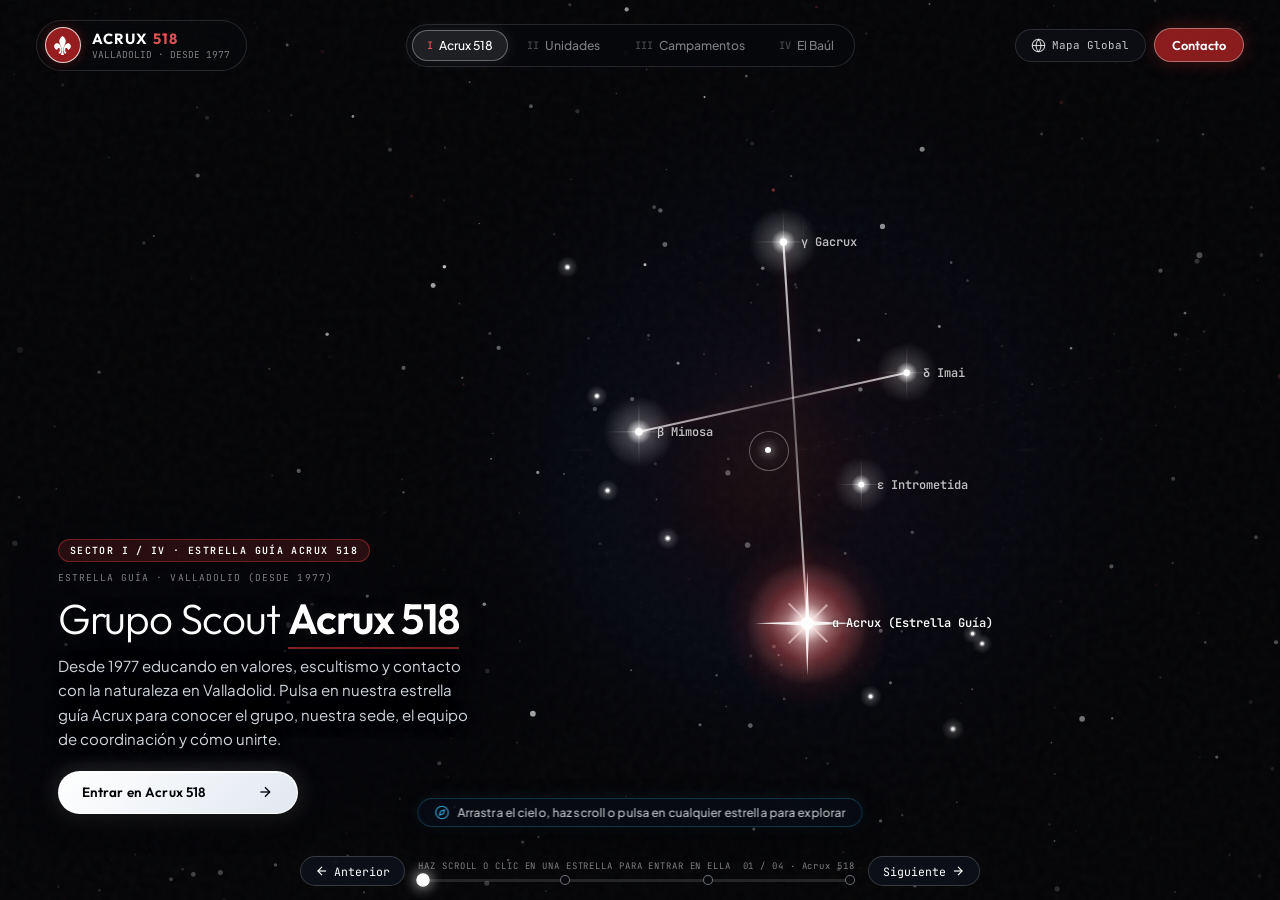
==== commit 75b7d047: "asdasd" ====
--- a/index.html
+++ b/index.html
@@ -2,16 +2,41 @@
 <html lang="es">
 <head>
     <meta charset="UTF-8">
-    <meta name="viewport" content="width=device-width, initial-scale=1.0, maximum-scale=1.0, user-scalable=no">
-    <meta name="description" content="Grupo Scout ACRUX 518 · Valladolid (ASDE Exploradores de Castilla y León). Mapa estelar interactivo: Acrux 518, Unidades, Campamentos y El Baúl.">
+    <meta name="viewport" content="width=device-width, initial-scale=1.0">
+    <meta name="description" content="Grupo Scout ACRUX 518 · Valladolid (ASDE Exploradores de Castilla y León). Educando en valores, escultismo y naturaleza desde 1977: Castores, Manada, Tropa, Escultas y Clan.">
+    <meta name="theme-color" content="#040406">
     <title>Grupo Scout ACRUX 518 · Valladolid</title>
     <link rel="icon" type="image/svg+xml" href="images/logo.svg">
     <link rel="preconnect" href="https://fonts.googleapis.com">
     <link rel="preconnect" href="https://fonts.gstatic.com" crossorigin>
+    <link rel="preconnect" href="https://script.google.com">
+    <link rel="preconnect" href="https://lh3.googleusercontent.com">
     <link href="https://fonts.googleapis.com/css2?family=Outfit:wght@200;300;400;500;600;700&family=Plus+Jakarta+Sans:wght@300;400;500;600&family=JetBrains+Mono:wght@300;400;500&display=swap" rel="stylesheet">
-    <link rel="stylesheet" href="styles.css?v=19.0">
+    <link rel="stylesheet" href="styles.css?v=20.1">
 </head>
 <body class="cosmos-body">
+
+<!-- ======================================================================
+     0. PANTALLA DE INICIO ESTELAR RÁPIDA (BOOT LOADER CORTO Y FLUIDO)
+     ====================================================================== -->
+<div class="cosmos-boot-loader" id="cosmosBootLoader" role="status" aria-live="polite">
+    <div class="boot-loader-core">
+        <div class="boot-orb-wrap">
+            <span class="boot-orb-ring"></span>
+            <span class="boot-orb-pulse"></span>
+            <div class="boot-logo-circle">
+                <img src="images/logo.svg" alt="Flor de Lis ACRUX 518" width="28" height="28">
+            </div>
+        </div>
+        <div class="boot-text-wrap">
+            <span class="boot-title">ACRUX <em>518</em></span>
+            <span class="boot-subtitle" id="bootStatusText">Trazando carta estelar · Valladolid</span>
+        </div>
+        <div class="boot-progress-bar">
+            <div class="boot-progress-fill" id="bootProgressFill"></div>
+        </div>
+    </div>
+</div>
 
 <!-- ======================================================================
      1. CANVAS ESTELAR 100VW x 100VH (MOTOR DE CONSTELACIONES Y SUPER-ZOOM)
@@ -74,11 +99,14 @@
             <svg class="hud-icon" width="15" height="15" viewBox="0 0 24 24" fill="none" stroke="currentColor" stroke-width="1.75"><circle cx="12" cy="12" r="10"/><line x1="2" y1="12" x2="22" y2="12"/><path d="M12 2a15.3 15.3 0 0 1 4 10 15.3 15.3 0 0 1-4 10 15.3 15.3 0 0 1-4-10 15.3 15.3 0 0 1 4-10z"/></svg>
             <span id="overviewBtnText">Mapa Global</span>
         </button>
+        <button type="button" class="hud-btn-cta" id="btnQuickContactTop" title="Contacto directo, sede e inscripciones">
+            <span>Contacto</span>
+        </button>
     </div>
 </header>
 
 <!-- ======================================================================
-     5. INTRODUCCIÓN FLOTANTE MINIMALISTA SOBRE EL COSMOS (SIN CAJA PESADA)
+     5. INTRODUCCIÓN FLOTANTE MINIMALISTA SOBRE EL COSMOS
      ====================================================================== -->
 <main class="cosmos-stage-viewport" id="cosmosStageViewport" aria-live="polite">
     <article class="constellation-stage-panel is-floating-minimal" id="constellationStagePanel">
@@ -107,7 +135,7 @@
 </main>
 
 <!-- ======================================================================
-     6. VISTA ESTELAR DE UNIDAD (PANTALLA COMPLETA · SIN SCROLLER · INTRODUCCIÓN FLOTANTE)
+     6. VISTA ESTELAR DE UNIDAD (PANTALLA COMPLETA · INTRODUCCIÓN FLOTANTE)
      ====================================================================== -->
 <section class="star-tab-view star-tab-unit-view" id="unitSuperZoomOverlay" data-unit-world="castores" aria-hidden="true">
     <header class="star-tab-topbar">
@@ -120,7 +148,7 @@
     </header>
 
     <div class="star-tab-container is-fullbleed">
-        <!-- CABECERA FLOTANTE DE LA UNIDAD (SIN CAJA PESADA) -->
+        <!-- CABECERA FLOTANTE DE LA UNIDAD -->
         <div class="unit-floating-showcase">
             <div class="unit-floating-title-block">
                 <div class="star-tab-meta-row">
@@ -165,7 +193,7 @@
                 <div>
                     <span class="sz-section-index">02 · LOS KRAALETES DE LA UNIDAD</span>
                     <h3 id="uzKraalTitle">El Kraal y Personajes del Bosque</h3>
-                    <p id="uzKraalSub">Cromos coleccionables de los scouters y figuras del marco simbólico de esta rama</p>
+                    <p id="uzKraalSub">Cromos coleccionables de los scouters y figuras del marco simbólico de esta rama (haz clic en cualquier cromo para ver su ficha)</p>
                 </div>
             </div>
             <div class="kraaletes-cromos-grid" id="uzKraaletesGrid"></div>
@@ -199,7 +227,7 @@
 </section>
 
 <!-- ======================================================================
-     7. VISTA ESTELAR DE CAMPAMENTO (DESPEJADA · PANTALLA COMPLETA · SIN SCROLLER)
+     7. VISTA ESTELAR DE CAMPAMENTO (PANTALLA COMPLETA)
      ====================================================================== -->
 <section class="star-tab-view star-tab-camp-view" id="campSuperZoomOverlay" aria-hidden="true">
     <header class="star-tab-topbar">
@@ -266,7 +294,7 @@
 </section>
 
 <!-- ======================================================================
-     8. VISTA ESTELAR «EL BAÚL» (PANTALLA COMPLETA · SIN SCROLLER)
+     8. VISTA ESTELAR «EL BAÚL» (PANTALLA COMPLETA)
      ====================================================================== -->
 <section class="star-tab-view star-tab-lost-view" id="lostSuperZoomOverlay" aria-hidden="true">
     <header class="star-tab-topbar">
@@ -336,7 +364,7 @@
 </section>
 
 <!-- ======================================================================
-     9. PÍLDORA SUTIL DE AYUDA A LA NAVEGACIÓN Y HUD INFERIOR MINIMALISTA (4 SECTORES)
+     9. PÍLDORA SUTIL DE AYUDA A LA NAVEGACIÓN Y HUD INFERIOR MINIMALISTA
      ====================================================================== -->
 <div class="cosmos-nav-hint-pill cosmos-interactive" id="cosmosNavHintPill" aria-live="off">
     <svg class="nav-hint-icon" width="15" height="15" viewBox="0 0 24 24" fill="none" stroke="currentColor" stroke-width="1.8" stroke-linecap="round" stroke-linejoin="round"><circle cx="12" cy="12" r="10"/><polygon points="16.24 7.76 14.12 14.12 7.76 16.24 9.88 9.88 16.24 7.76"/></svg>
@@ -374,7 +402,7 @@
 </footer>
 
 <!-- ======================================================================
-     10. VISTA ESTELAR SECCIÓN 1 (ACRUX 518 · PANTALLA COMPLETA · SIN SCROLLER)
+     10. VISTA ESTELAR SECCIÓN 1 (ACRUX 518 · PANTALLA COMPLETA)
      ====================================================================== -->
 <div class="cosmos-drawer-backdrop is-fullscreen-star-view" id="cosmosDrawerBackdrop" aria-hidden="true">
     <div class="cosmos-drawer-modal is-fullscreen-star-modal" role="dialog" aria-modal="true" aria-labelledby="drawerModalTitle">
@@ -483,7 +511,6 @@
      ====================================================================== -->
 <div class="merch-embed-overlay merch-custom-modal" id="merchModal" aria-hidden="true">
     <div class="merch-ecom-shell" role="dialog" aria-modal="true" aria-labelledby="merchModalTitle">
-        <!-- Barra superior minimalista estilo Áureo Design -->
         <header class="merch-ecom-topbar">
             <button type="button" class="merch-back-btn" id="btnCloseMerchModal" aria-label="Cerrar tienda de Merch">
                 <svg width="15" height="15" viewBox="0 0 24 24" fill="none" stroke="currentColor" stroke-width="1.8" stroke-linecap="round" stroke-linejoin="round"><line x1="19" y1="12" x2="5" y2="12"/><polyline points="12 19 5 12 12 5"/></svg>
@@ -502,7 +529,6 @@
             </div>
         </header>
 
-        <!-- Cuerpo Split-Screen 100% pantalla -->
         <div class="merch-ecom-split">
             <!-- COLUMNA IZQUIERDA: Gran Escaparate Fotográfico -->
             <div class="merch-ecom-gallery-col">
@@ -512,9 +538,7 @@
                         <span class="merch-stage-pill merch-stage-pill-muted">ENTREGA EN BASE · RUEDA 53</span>
                     </div>
 
-                    <div class="merch-showcase-visual" id="merchShowcaseVisual">
-                        <!-- Imagen de producto desde Drive / Formulario o escaparate editorial dinámico -->
-                    </div>
+                    <div class="merch-showcase-visual" id="merchShowcaseVisual"></div>
 
                     <div class="merch-thumb-strip" id="merchThumbStrip" style="display:none;"></div>
 
@@ -547,13 +571,11 @@
                         <p class="merch-product-desc" id="merchModalDesc">Selecciona tus opciones y completa tus datos para registrar tu pedido directamente en el listado oficial del grupo.</p>
                     </div>
 
-                    <!-- Estado de carga mientras se leen las preguntas del Google Form -->
                     <div class="merch-schema-loader" id="merchIframeLoader" style="display:none;">
                         <span class="merch-loader-dot"></span>
                         <span>Sincronizando opciones del artículo desde Google Drive...</span>
                     </div>
 
-                    <!-- Formulario nativo generado dinámicamente a partir del Google Form -->
                     <form class="merch-native-form" id="merchNativeForm" novalidate>
                         <div class="merch-dynamic-fields" id="merchDynamicFields"></div>
 
@@ -568,7 +590,6 @@
                         </div>
                     </form>
 
-                    <!-- Pantalla de confirmación tras el envío silencioso -->
                     <div class="merch-order-success" id="merchOrderSuccess" style="display:none;">
                         <div class="merch-success-icon">
                             <svg width="28" height="28" viewBox="0 0 24 24" fill="none" stroke="currentColor" stroke-width="2.2" stroke-linecap="round" stroke-linejoin="round"><polyline points="20 6 9 17 4 12"/></svg>
@@ -585,12 +606,11 @@
             </div>
         </div>
 
-        <!-- Infraestructura oculta para envío silencioso 100% libre de interfaz de Google -->
         <iframe name="merchSilentSubmitFrame" id="merchSilentSubmitFrame" title="Envío silencioso de Merch" style="display:none;"></iframe>
         <form id="merchHiddenGoogleForm" target="merchSilentSubmitFrame" method="POST" style="display:none;"></form>
     </div>
 </div>
 
-<script src="script.js?v=19.0"></script>
+<script src="script.js?v=20.0"></script>
 </body>
-</html>
+</html>
--- a/styles.css
+++ b/styles.css
@@ -5057,6 +5057,15 @@
     box-shadow: 0 8px 24px rgba(255, 255, 255, 0.16);
 }
 
+.merch-option-pill.is-unavailable,
+.merch-option-pill:disabled {
+    opacity: 0.25;
+    text-decoration: line-through;
+    cursor: not-allowed;
+    pointer-events: none;
+    border-color: rgba(255, 255, 255, 0.06);
+    background: rgba(255, 255, 255, 0.01);
+}
 .merch-color-dot {
     width: 13px;
     height: 13px;
@@ -5278,5 +5287,141 @@
         padding: 1.6rem 1.3rem 2.8rem 1.3rem;
     }
 }
-
-
+/* ==========================================================================
+   PANTALLA DE INICIO ESTELAR RÁPIDA (BOOT LOADER CORTO Y FLUIDO)
+   ========================================================================== */
+.cosmos-boot-loader {
+    position: fixed;
+    inset: 0;
+    z-index: 99990;
+    background: radial-gradient(circle at 50% 45%, #0A0D16 0%, #040406 75%);
+    display: flex;
+    align-items: center;
+    justify-content: center;
+    opacity: 1;
+    visibility: visible;
+    transition: opacity 0.42s cubic-bezier(0.16, 1, 0.3, 1),
+                visibility 0.42s cubic-bezier(0.16, 1, 0.3, 1);
+}
+
+.cosmos-boot-loader.is-hidden {
+    opacity: 0;
+    visibility: hidden;
+    pointer-events: none !important;
+}
+
+.boot-loader-core {
+    display: flex;
+    flex-direction: column;
+    align-items: center;
+    gap: 1.15rem;
+    text-align: center;
+    padding: 2rem;
+    transform: translateY(0) scale(1);
+    transition: transform 0.42s cubic-bezier(0.16, 1, 0.3, 1);
+}
+
+.cosmos-boot-loader.is-hidden .boot-loader-core {
+    transform: translateY(-8px) scale(0.96);
+}
+
+.boot-orb-wrap {
+    position: relative;
+    width: 68px;
+    height: 68px;
+    display: flex;
+    align-items: center;
+    justify-content: center;
+}
+
+.boot-orb-ring {
+    position: absolute;
+    inset: -6px;
+    border-radius: 50%;
+    border: 1.5px solid rgba(255, 255, 255, 0.16);
+    border-top-color: #D9383A;
+    border-right-color: rgba(255, 255, 255, 0.65);
+    animation: bootOrbitSpin 1.15s linear infinite;
+}
+
+.boot-orb-pulse {
+    position: absolute;
+    inset: 0;
+    border-radius: 50%;
+    background: radial-gradient(circle, rgba(217, 56, 58, 0.42) 0%, transparent 72%);
+    animation: bootPulseGlow 1.6s ease-in-out infinite;
+}
+
+.boot-logo-circle {
+    position: relative;
+    width: 52px;
+    height: 52px;
+    border-radius: 50%;
+    background: rgba(176, 35, 36, 0.9);
+    border: 1.5px solid rgba(255, 255, 255, 0.85);
+    display: flex;
+    align-items: center;
+    justify-content: center;
+    box-shadow: 0 0 24px rgba(217, 56, 58, 0.5);
+}
+
+.boot-logo-circle img {
+    width: 26px;
+    height: 26px;
+    filter: brightness(0) invert(1);
+}
+
+.boot-text-wrap {
+    display: flex;
+    flex-direction: column;
+    gap: 0.25rem;
+}
+
+.boot-title {
+    font-family: 'Outfit', sans-serif;
+    font-size: 1.25rem;
+    font-weight: 700;
+    letter-spacing: 0.12em;
+    color: #FFFFFF;
+}
+
+.boot-title em {
+    font-style: normal;
+    color: #E05254;
+}
+
+.boot-subtitle {
+    font-family: 'JetBrains Mono', monospace;
+    font-size: 0.66rem;
+    letter-spacing: 0.1em;
+    text-transform: uppercase;
+    color: rgba(255, 255, 255, 0.62);
+}
+
+.boot-progress-bar {
+    width: 170px;
+    height: 3px;
+    border-radius: 999px;
+    background: rgba(255, 255, 255, 0.12);
+    overflow: hidden;
+}
+
+.boot-progress-fill {
+    width: 35%;
+    height: 100%;
+    border-radius: 999px;
+    background: linear-gradient(90deg, #D9383A 0%, #FFFFFF 100%);
+    box-shadow: 0 0 10px rgba(255, 255, 255, 0.6);
+    transition: width 0.28s ease-out;
+}
+
+@keyframes bootOrbitSpin {
+    0% { transform: rotate(0deg); }
+    100% { transform: rotate(360deg); }
+}
+
+@keyframes bootPulseGlow {
+    0%, 100% { transform: scale(0.95); opacity: 0.65; }
+    50% { transform: scale(1.18); opacity: 1; }
+}
+
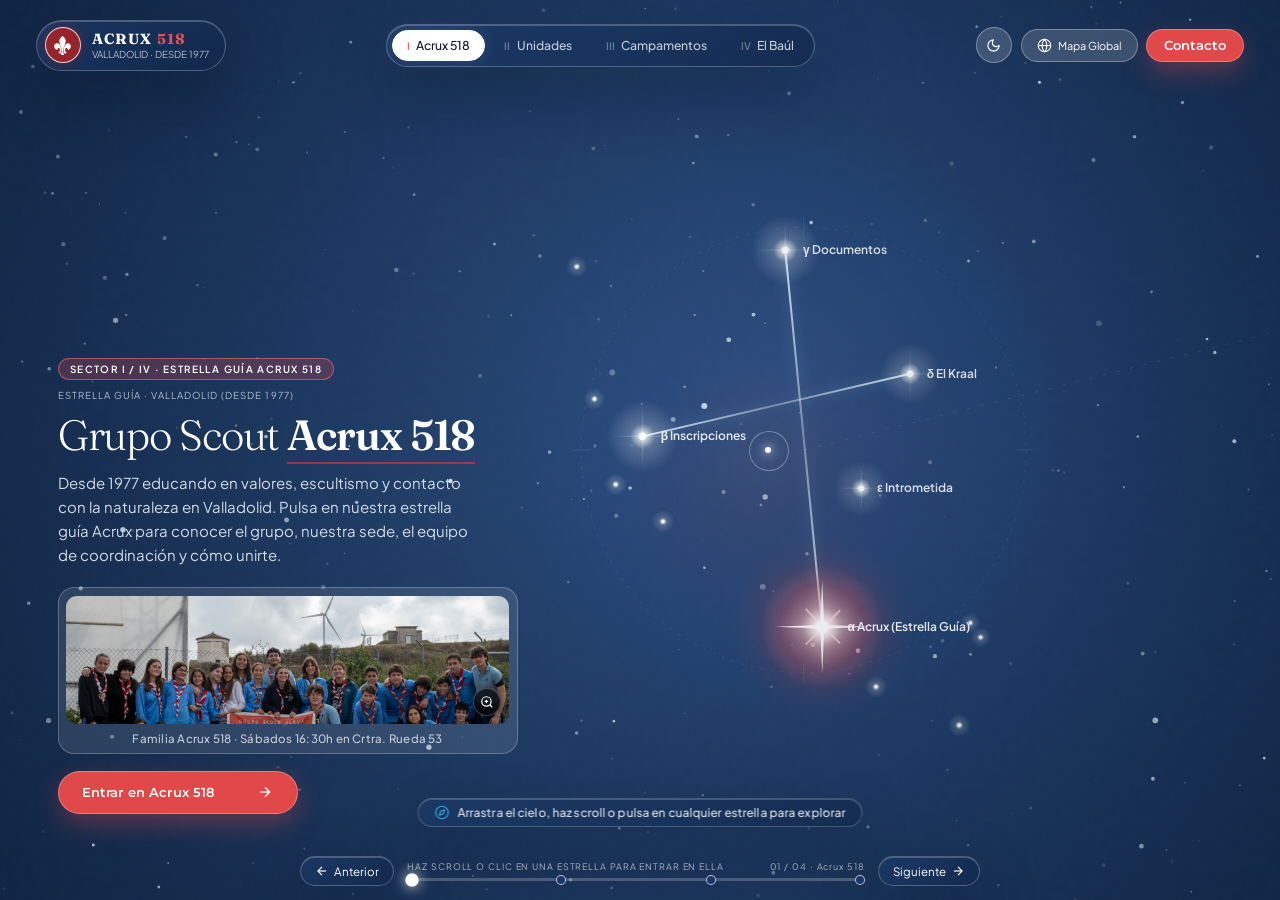
==== commit 9bbd381a: "Yooo" ====
--- a/index.html
+++ b/index.html
@@ -11,10 +11,10 @@
     <link rel="preconnect" href="https://fonts.gstatic.com" crossorigin>
     <link rel="preconnect" href="https://script.google.com">
     <link rel="preconnect" href="https://lh3.googleusercontent.com">
-    <link href="https://fonts.googleapis.com/css2?family=Outfit:wght@200;300;400;500;600;700&family=Plus+Jakarta+Sans:wght@300;400;500;600&family=JetBrains+Mono:wght@300;400;500&display=swap" rel="stylesheet">
-    <link rel="stylesheet" href="styles.css?v=20.1">
+    <link href="https://fonts.googleapis.com/css2?family=Fraunces:ital,opsz,wght@0,9..144,400;0,9..144,600;0,9..144,700;1,9..144,400&family=Montserrat:wght@500;600;700&family=Plus+Jakarta+Sans:wght@300;400;500;600;700&display=swap" rel="stylesheet">
+    <link rel="stylesheet" href="styles.css?v=21.0">
 </head>
-<body class="cosmos-body">
+<body class="cosmos-body day-mode">
 
 <!-- ======================================================================
      0. PANTALLA DE INICIO ESTELAR RÁPIDA (BOOT LOADER CORTO Y FLUIDO)
@@ -95,6 +95,10 @@
     </nav>
 
     <div class="hud-actions-right cosmos-interactive">
+        <button type="button" class="hud-btn-daymode" id="btnToggleDayMode" title="Alternar Modo Luminoso / Nocturno" aria-pressed="true">
+            <svg class="hud-icon icon-sun" width="15" height="15" viewBox="0 0 24 24" fill="none" stroke="currentColor" stroke-width="1.8" stroke-linecap="round" stroke-linejoin="round"><circle cx="12" cy="12" r="4"/><path d="M12 2v2"/><path d="M12 20v2"/><path d="m4.93 4.93 1.41 1.41"/><path d="m17.66 17.66 1.41 1.41"/><path d="M2 12h2"/><path d="M20 12h2"/><path d="m6.34 17.66-1.41 1.41"/><path d="m19.07 4.93-1.41 1.41"/></svg>
+            <svg class="hud-icon icon-moon" width="15" height="15" viewBox="0 0 24 24" fill="none" stroke="currentColor" stroke-width="1.8" stroke-linecap="round" stroke-linejoin="round"><path d="M12 3a6 6 0 0 0 9 9 9 9 0 1 1-9-9Z"/></svg>
+        </button>
         <button type="button" class="hud-btn-overview" id="btnToggleOverview" title="Ver el Mapa Estelar Global completo (Tecla M)">
             <svg class="hud-icon" width="15" height="15" viewBox="0 0 24 24" fill="none" stroke="currentColor" stroke-width="1.75"><circle cx="12" cy="12" r="10"/><line x1="2" y1="12" x2="22" y2="12"/><path d="M12 2a15.3 15.3 0 0 1 4 10 15.3 15.3 0 0 1-4 10 15.3 15.3 0 0 1-4-10 15.3 15.3 0 0 1 4-10z"/></svg>
             <span id="overviewBtnText">Mapa Global</span>
@@ -122,6 +126,16 @@
         <p class="stage-description" id="stageDescription">
             Desde 1977 educando en valores, escultismo y contacto con la naturaleza en Valladolid. Pulsa en nuestra estrella guía Acrux para conocer el grupo, nuestra sede, el equipo de coordinación y cómo unirte.
         </p>
+
+        <figure class="stage-welcome-photo-card cosmos-interactive" id="stageWelcomePhotoCard" role="button" tabindex="0" aria-label="Ampliar fotografía del Grupo Scout Acrux 518">
+            <div class="stage-welcome-photo-frame">
+                <img src="images/DSC_066412.jpg" alt="Familia Acrux 518 con pañoletas en Valladolid" loading="lazy" onerror="this.onerror=null; this.src='images/Tropa.jpg';">
+                <span class="stage-welcome-photo-zoom" aria-hidden="true">
+                    <svg width="14" height="14" viewBox="0 0 24 24" fill="none" stroke="currentColor" stroke-width="2"><circle cx="11" cy="11" r="8"/><line x1="21" y1="21" x2="16.65" y2="16.65"/><line x1="11" y1="8" x2="11" y2="14"/><line x1="8" y1="11" x2="14" y2="11"/></svg>
+                </span>
+            </div>
+            <figcaption class="stage-welcome-photo-caption">Familia Acrux 518 · Sábados 16:30h en Crtra. Rueda 53</figcaption>
+        </figure>
 
         <div class="stage-star-nodes cosmos-interactive" id="stageStarNodes" role="tablist" aria-label="Estrellas del sector" style="display:none;"></div>
 
@@ -611,6 +625,54 @@
     </div>
 </div>
 
-<script src="script.js?v=20.0"></script>
+<!-- ======================================================================
+     12. MODAL DE DOCUMENTACIÓN OFICIAL (γ GACRUX · DOCUMENTOS)
+     ====================================================================== -->
+<section class="star-tab-view star-tab-docs-view" id="documentosModal" aria-hidden="true">
+    <header class="star-tab-topbar">
+        <button type="button" class="star-tab-back-btn" id="btnCloseDocumentosModal">
+            <svg width="15" height="15" viewBox="0 0 24 24" fill="none" stroke="currentColor" stroke-width="2"><line x1="19" y1="12" x2="5" y2="12"/><polyline points="12 19 5 12 12 5"/></svg>
+            Volver al Cosmos <kbd>ESC</kbd>
+        </button>
+        <div class="star-tab-coords">γ GACRUX · DOCUMENTACIÓN OFICIAL ACRUX 518</div>
+    </header>
+    <div class="star-tab-scroll-container">
+        <div class="docs-modal-content" id="documentosModalBody"></div>
+    </div>
+</section>
+
+<!-- ======================================================================
+     13. MODAL DEL KRAAL DE RESPONSABLES (δ IMAI · EL KRAAL)
+     ====================================================================== -->
+<section class="star-tab-view star-tab-kraal-view" id="kraalGeneralModal" aria-hidden="true">
+    <header class="star-tab-topbar">
+        <button type="button" class="star-tab-back-btn" id="btnCloseKraalGeneralModal">
+            <svg width="15" height="15" viewBox="0 0 24 24" fill="none" stroke="currentColor" stroke-width="2"><line x1="19" y1="12" x2="5" y2="12"/><polyline points="12 19 5 12 12 5"/></svg>
+            Volver al Cosmos <kbd>ESC</kbd>
+        </button>
+        <div class="star-tab-coords">δ IMAI · KRAAL DE RESPONSABLES Y COORDINACIÓN</div>
+    </header>
+    <div class="star-tab-scroll-container">
+        <div class="kraal-general-content" id="kraalGeneralModalBody"></div>
+    </div>
+</section>
+
+<!-- ======================================================================
+     14. MODAL DE CALENDARIO DE RONDA SOLAR (ζ CALENDARIO)
+     ====================================================================== -->
+<section class="star-tab-view star-tab-calendar-view" id="calendarioModal" aria-hidden="true">
+    <header class="star-tab-topbar">
+        <button type="button" class="star-tab-back-btn" id="btnCloseCalendarioModal">
+            <svg width="15" height="15" viewBox="0 0 24 24" fill="none" stroke="currentColor" stroke-width="2"><line x1="19" y1="12" x2="5" y2="12"/><polyline points="12 19 5 12 12 5"/></svg>
+            Volver al Cosmos <kbd>ESC</kbd>
+        </button>
+        <div class="star-tab-coords">ζ CALENDARIO · RONDA SOLAR ACRUX 518</div>
+    </header>
+    <div class="star-tab-scroll-container">
+        <div class="calendar-modal-content" id="calendarioModalBody"></div>
+    </div>
+</section>
+
+<script src="script.js?v=21.0"></script>
 </body>
 </html>
--- a/styles.css
+++ b/styles.css
@@ -152,7 +152,7 @@
 }
 
 .cosmos-cursor-label {
-    font-family: 'JetBrains Mono', monospace;
+    font-family: 'Plus Jakarta Sans', sans-serif;
     font-size: 0.56rem;
     letter-spacing: 0.1em;
     text-transform: uppercase;
@@ -257,7 +257,7 @@
 }
 
 .hud-brand-name {
-    font-family: 'Outfit', sans-serif;
+    font-family: 'Montserrat', 'Fraunces', sans-serif;
     font-weight: 700;
     font-size: 0.92rem;
     letter-spacing: 0.08em;
@@ -271,7 +271,7 @@
 }
 
 .hud-brand-coords {
-    font-family: 'JetBrains Mono', monospace;
+    font-family: 'Plus Jakarta Sans', sans-serif;
     font-size: 0.6rem;
     color: var(--ice-muted);
 }
@@ -284,7 +284,7 @@
     border-radius: 999px;
     background: rgba(8, 9, 13, 0.6);
     border: 1px solid rgba(255, 255, 255, 0.1);
-    font-family: 'JetBrains Mono', monospace;
+    font-family: 'Plus Jakarta Sans', sans-serif;
     font-size: 0.66rem;
     color: var(--ice-grey);
     backdrop-filter: blur(10px);
@@ -327,7 +327,7 @@
 }
 
 .hud-nav-node .node-roman {
-    font-family: 'JetBrains Mono', monospace;
+    font-family: 'Plus Jakarta Sans', sans-serif;
     font-size: 0.64rem;
     opacity: 0.55;
 }
@@ -362,7 +362,7 @@
     color: var(--ice-grey);
     padding: 0.5rem 0.95rem;
     border-radius: 999px;
-    font-family: 'JetBrains Mono', monospace;
+    font-family: 'Plus Jakarta Sans', sans-serif;
     font-size: 0.68rem;
     display: inline-flex;
     align-items: center;
@@ -384,7 +384,7 @@
     color: #FFFFFF;
     padding: 0.5rem 1.05rem;
     border-radius: 999px;
-    font-family: 'Outfit', sans-serif;
+    font-family: 'Montserrat', 'Fraunces', sans-serif;
     font-weight: 600;
     font-size: 0.8rem;
     cursor: pointer;
@@ -453,7 +453,7 @@
 }
 
 .stage-index-tag {
-    font-family: 'JetBrains Mono', monospace;
+    font-family: 'Plus Jakarta Sans', sans-serif;
     font-size: 0.62rem;
     font-weight: 600;
     letter-spacing: 0.14em;
@@ -465,14 +465,14 @@
 }
 
 .stage-altitude-tag {
-    font-family: 'JetBrains Mono', monospace;
+    font-family: 'Plus Jakarta Sans', sans-serif;
     font-size: 0.6rem;
     letter-spacing: 0.11em;
     color: var(--ice-muted);
 }
 
 .stage-giant-heading {
-    font-family: 'Outfit', sans-serif;
+    font-family: 'Montserrat', 'Fraunces', sans-serif;
     font-weight: 300;
     font-size: clamp(2.05rem, 3.3vw, 2.95rem);
     line-height: 1.08;
@@ -511,7 +511,7 @@
 
 .camps-group-title {
     display: block;
-    font-family: 'JetBrains Mono', monospace;
+    font-family: 'Plus Jakarta Sans', sans-serif;
     font-size: 0.62rem;
     font-weight: 600;
     text-transform: uppercase;
@@ -533,7 +533,7 @@
     color: var(--ice-grey);
     padding: 0.36rem 0.78rem;
     border-radius: 999px;
-    font-family: 'JetBrains Mono', monospace;
+    font-family: 'Plus Jakarta Sans', sans-serif;
     font-size: 0.67rem;
     cursor: pointer;
     display: inline-flex;
@@ -611,7 +611,7 @@
 }
 
 .star-designation {
-    font-family: 'JetBrains Mono', monospace;
+    font-family: 'Plus Jakarta Sans', sans-serif;
     font-size: 0.65rem;
     letter-spacing: 0.1em;
     text-transform: uppercase;
@@ -619,7 +619,7 @@
 }
 
 .star-badge-pill {
-    font-family: 'JetBrains Mono', monospace;
+    font-family: 'Plus Jakarta Sans', sans-serif;
     font-size: 0.61rem;
     padding: 0.16rem 0.55rem;
     border-radius: 999px;
@@ -629,7 +629,7 @@
 }
 
 .star-readout-title {
-    font-family: 'Outfit', sans-serif;
+    font-family: 'Montserrat', 'Fraunces', sans-serif;
     font-size: 1.1rem;
     font-weight: 600;
     color: #FFFFFF;
@@ -650,7 +650,7 @@
 }
 
 .star-pillar-tag {
-    font-family: 'JetBrains Mono', monospace;
+    font-family: 'Plus Jakarta Sans', sans-serif;
     font-size: 0.63rem;
     color: rgba(255, 255, 255, 0.85);
     background: rgba(255, 255, 255, 0.05);
@@ -673,7 +673,7 @@
     border: 1px solid rgba(255, 255, 255, 0.92);
     padding: 0.72rem 1.3rem;
     border-radius: 999px;
-    font-family: 'Outfit', sans-serif;
+    font-family: 'Montserrat', 'Fraunces', sans-serif;
     font-weight: 600;
     font-size: 0.84rem;
     letter-spacing: 0.01em;
@@ -719,7 +719,7 @@
     border: 1px solid rgba(255, 255, 255, 0.28);
     padding: 0.64rem 1.15rem;
     border-radius: 999px;
-    font-family: 'Outfit', sans-serif;
+    font-family: 'Montserrat', 'Fraunces', sans-serif;
     font-weight: 500;
     font-size: 0.82rem;
     display: inline-flex;
@@ -755,14 +755,14 @@
 }
 
 .telemetry-label {
-    font-family: 'JetBrains Mono', monospace;
+    font-family: 'Plus Jakarta Sans', sans-serif;
     font-size: 0.56rem;
     letter-spacing: 0.14em;
     color: var(--ice-muted);
 }
 
 .telemetry-value {
-    font-family: 'JetBrains Mono', monospace;
+    font-family: 'Plus Jakarta Sans', sans-serif;
     font-size: 0.74rem;
     font-weight: 500;
     color: #FFFFFF;
@@ -839,7 +839,7 @@
     color: #FFFFFF;
     padding: 0.52rem 1.15rem;
     border-radius: 999px;
-    font-family: 'JetBrains Mono', monospace;
+    font-family: 'Plus Jakarta Sans', sans-serif;
     font-size: 0.72rem;
     display: inline-flex;
     align-items: center;
@@ -908,7 +908,7 @@
     display: flex;
     align-items: center;
     gap: 0.5rem;
-    font-family: 'JetBrains Mono', monospace;
+    font-family: 'Plus Jakarta Sans', sans-serif;
     font-size: 0.65rem;
     letter-spacing: 0.12em;
     color: rgba(255, 255, 255, 0.65);
@@ -1097,7 +1097,7 @@
 }
 
 .salida-badge {
-    font-family: 'JetBrains Mono', monospace;
+    font-family: 'Plus Jakarta Sans', sans-serif;
     font-size: 0.64rem;
     letter-spacing: 0.08em;
     padding: 0.22rem 0.6rem;
@@ -1119,7 +1119,7 @@
 }
 
 .salida-title {
-    font-family: 'Outfit', sans-serif;
+    font-family: 'Montserrat', 'Fraunces', sans-serif;
     font-size: 1.15rem;
     font-weight: 600;
     color: #FFFFFF;
@@ -1231,7 +1231,7 @@
 }
 
 .unit-camps-empty code {
-    font-family: 'JetBrains Mono', monospace;
+    font-family: 'Plus Jakarta Sans', sans-serif;
     font-size: 0.8rem;
     color: var(--unit-accent);
     background: rgba(255, 255, 255, 0.06);
@@ -1310,7 +1310,7 @@
 }
 
 .cromo-unit-tag {
-    font-family: 'JetBrains Mono', monospace;
+    font-family: 'Plus Jakarta Sans', sans-serif;
     font-size: 0.62rem;
     color: var(--unit-accent);
     letter-spacing: 0.1em;
@@ -1319,7 +1319,7 @@
 }
 
 .cromo-fallback-name {
-    font-family: 'Outfit', sans-serif;
+    font-family: 'Montserrat', 'Fraunces', sans-serif;
     font-size: 1.05rem;
     font-weight: 600;
     color: #FFFFFF;
@@ -1349,7 +1349,7 @@
 }
 
 .cromo-label-name {
-    font-family: 'Outfit', sans-serif;
+    font-family: 'Montserrat', 'Fraunces', sans-serif;
     font-size: 1.08rem;
     font-weight: 600;
     color: #FFFFFF;
@@ -1359,7 +1359,7 @@
 }
 
 .cromo-label-role {
-    font-family: 'Outfit', sans-serif;
+    font-family: 'Montserrat', 'Fraunces', sans-serif;
     font-size: 0.78rem;
     color: var(--unit-accent);
     white-space: nowrap;
@@ -1385,7 +1385,7 @@
 }
 
 .unit-scene-body h4 {
-    font-family: 'Outfit', sans-serif;
+    font-family: 'Montserrat', 'Fraunces', sans-serif;
     font-size: 1.05rem;
     font-weight: 600;
     color: #FFFFFF;
@@ -1408,14 +1408,14 @@
 }
 
 .sz-constellation-badge {
-    font-family: 'JetBrains Mono', monospace;
+    font-family: 'Plus Jakarta Sans', sans-serif;
     font-size: 0.66rem;
     letter-spacing: 0.14em;
     color: var(--unit-accent);
 }
 
 .sz-age-pill {
-    font-family: 'JetBrains Mono', monospace;
+    font-family: 'Plus Jakarta Sans', sans-serif;
     font-size: 0.66rem;
     padding: 0.22rem 0.68rem;
     border-radius: 999px;
@@ -1426,7 +1426,7 @@
 
 .sz-motto-banner {
     display: inline-block;
-    font-family: 'JetBrains Mono', monospace;
+    font-family: 'Plus Jakarta Sans', sans-serif;
     font-weight: 600;
     font-size: 0.68rem;
     color: #040406;
@@ -1437,7 +1437,7 @@
 }
 
 .sz-unit-title {
-    font-family: 'Outfit', sans-serif;
+    font-family: 'Montserrat', 'Fraunces', sans-serif;
     font-size: clamp(2.1rem, 3.6vw, 3.1rem);
     font-weight: 400;
     letter-spacing: -0.02em;
@@ -1468,7 +1468,7 @@
 }
 
 .sz-section-index {
-    font-family: 'JetBrains Mono', monospace;
+    font-family: 'Plus Jakarta Sans', sans-serif;
     font-size: 0.64rem;
     letter-spacing: 0.14em;
     color: var(--unit-accent);
@@ -1477,7 +1477,7 @@
 }
 
 .sz-section-header h3 {
-    font-family: 'Outfit', sans-serif;
+    font-family: 'Montserrat', 'Fraunces', sans-serif;
     font-size: 1.2rem;
     font-weight: 600;
     color: #FFFFFF;
@@ -1514,7 +1514,7 @@
 
 .sz-pillar-item strong {
     color: #FFFFFF;
-    font-family: 'Outfit', sans-serif;
+    font-family: 'Montserrat', 'Fraunces', sans-serif;
     font-size: 0.98rem;
     display: block;
     margin-bottom: 0.22rem;
@@ -1552,7 +1552,7 @@
 }
 
 .sz-kraal-header h3 {
-    font-family: 'Outfit', sans-serif;
+    font-family: 'Montserrat', 'Fraunces', sans-serif;
     font-size: 1.18rem;
     font-weight: 600;
     color: #FFFFFF;
@@ -1586,7 +1586,7 @@
 }
 
 .kraalete-star {
-    font-family: 'JetBrains Mono', monospace;
+    font-family: 'Plus Jakarta Sans', sans-serif;
     font-size: 0.61rem;
     letter-spacing: 0.08em;
     color: var(--unit-accent);
@@ -1595,7 +1595,7 @@
 }
 
 .kraalete-name {
-    font-family: 'Outfit', sans-serif;
+    font-family: 'Montserrat', 'Fraunces', sans-serif;
     font-size: 1.04rem;
     font-weight: 600;
     color: #FFFFFF;
@@ -1657,7 +1657,7 @@
 }
 
 .camp-main-title {
-    font-family: 'Outfit', sans-serif;
+    font-family: 'Montserrat', 'Fraunces', sans-serif;
     font-size: 2.35rem;
     font-weight: 700;
     line-height: 1.15;
@@ -1686,7 +1686,7 @@
 }
 
 .camp-hpill {
-    font-family: 'JetBrains Mono', monospace;
+    font-family: 'Plus Jakarta Sans', sans-serif;
     font-size: 0.66rem;
     color: rgba(255, 255, 255, 0.78);
     background: rgba(255, 255, 255, 0.05);
@@ -1717,7 +1717,7 @@
 }
 
 .camp-drive-kicker {
-    font-family: 'JetBrains Mono', monospace;
+    font-family: 'Plus Jakarta Sans', sans-serif;
     font-size: 0.64rem;
     letter-spacing: 0.14em;
     color: #F59E0B;
@@ -1726,7 +1726,7 @@
 }
 
 .camp-drive-cta-box strong {
-    font-family: 'Outfit', sans-serif;
+    font-family: 'Montserrat', 'Fraunces', sans-serif;
     font-size: 1.25rem;
     font-weight: 600;
     color: #FFFFFF;
@@ -1773,7 +1773,7 @@
     border: 1px solid rgba(255, 255, 255, 0.18) !important;
     border-radius: 12px !important;
     color: #FFFFFF !important;
-    font-family: 'JetBrains Mono', monospace !important;
+    font-family: 'Plus Jakarta Sans', sans-serif !important;
     font-size: 0.84rem !important;
     transition: all 0.22s ease !important;
     margin-bottom: 0 !important;
@@ -1807,7 +1807,7 @@
 
 .camp-unlock-feedback {
     display: block;
-    font-family: 'JetBrains Mono', monospace;
+    font-family: 'Plus Jakarta Sans', sans-serif;
     font-size: 0.74rem;
     min-height: 1.1rem;
     color: var(--ice-muted);
@@ -1877,7 +1877,7 @@
     border-radius: 999px;
     background: rgba(4, 5, 8, 0.82);
     border: 1px solid rgba(255, 255, 255, 0.22);
-    font-family: 'JetBrains Mono', monospace;
+    font-family: 'Plus Jakarta Sans', sans-serif;
     font-size: 0.62rem;
     color: #FFFFFF;
     backdrop-filter: blur(10px);
@@ -1892,7 +1892,7 @@
     border-radius: 999px;
     background: rgba(245, 158, 11, 0.9);
     color: #040406;
-    font-family: 'JetBrains Mono', monospace;
+    font-family: 'Plus Jakarta Sans', sans-serif;
     font-size: 0.6rem;
     font-weight: 700;
     opacity: 0;
@@ -1913,14 +1913,14 @@
 }
 
 .camp-photo-caption strong {
-    font-family: 'Outfit', sans-serif;
+    font-family: 'Montserrat', 'Fraunces', sans-serif;
     font-size: 1.05rem;
     font-weight: 600;
     color: #FFFFFF;
 }
 
 .camp-photo-caption span {
-    font-family: 'JetBrains Mono', monospace;
+    font-family: 'Plus Jakarta Sans', sans-serif;
     font-size: 0.68rem;
     color: rgba(255, 255, 255, 0.62);
 }
@@ -1950,7 +1950,7 @@
 }
 
 .lost-main-title {
-    font-family: 'Outfit', sans-serif;
+    font-family: 'Montserrat', 'Fraunces', sans-serif;
     font-size: 2.35rem;
     font-weight: 700;
     line-height: 1.15;
@@ -1992,14 +1992,14 @@
 
 .lost-key-card strong {
     display: block;
-    font-family: 'Outfit', sans-serif;
+    font-family: 'Montserrat', 'Fraunces', sans-serif;
     font-size: 0.84rem;
     color: #FFFFFF;
 }
 
 .lost-key-card span {
     display: block;
-    font-family: 'JetBrains Mono', monospace;
+    font-family: 'Plus Jakarta Sans', sans-serif;
     font-size: 0.64rem;
     color: rgba(255, 255, 255, 0.65);
     margin-top: 0.12rem;
@@ -2024,7 +2024,7 @@
     justify-content: space-between;
     flex-wrap: wrap;
     gap: 0.5rem;
-    font-family: 'JetBrains Mono', monospace;
+    font-family: 'Plus Jakarta Sans', sans-serif;
     font-size: 0.64rem;
     letter-spacing: 0.1em;
     color: #A5B4FC;
@@ -2104,7 +2104,7 @@
 }
 
 .cajon-ministar-meta strong {
-    font-family: 'Outfit', sans-serif;
+    font-family: 'Montserrat', 'Fraunces', sans-serif;
     font-size: 0.94rem;
     color: #FFFFFF;
     white-space: nowrap;
@@ -2113,7 +2113,7 @@
 }
 
 .cajon-ministar-meta span {
-    font-family: 'JetBrains Mono', monospace;
+    font-family: 'Plus Jakarta Sans', sans-serif;
     font-size: 0.63rem;
     color: rgba(255, 255, 255, 0.65);
 }
@@ -2197,7 +2197,7 @@
 .lost-filter-chip {
     padding: 0.42rem 0.95rem;
     border-radius: 999px;
-    font-family: 'JetBrains Mono', monospace;
+    font-family: 'Plus Jakarta Sans', sans-serif;
     font-size: 0.7rem;
     background: rgba(255, 255, 255, 0.05);
     border: 1px solid rgba(255, 255, 255, 0.14);
@@ -2292,7 +2292,7 @@
     border-radius: 6px;
     background: rgba(4, 5, 8, 0.85);
     border: 1px solid rgba(255, 255, 255, 0.2);
-    font-family: 'JetBrains Mono', monospace;
+    font-family: 'Plus Jakarta Sans', sans-serif;
     font-size: 0.62rem;
     color: rgba(255, 255, 255, 0.85);
     backdrop-filter: blur(8px);
@@ -2308,7 +2308,7 @@
 }
 
 .lost-photo-body h4 {
-    font-family: 'Outfit', sans-serif;
+    font-family: 'Montserrat', 'Fraunces', sans-serif;
     font-size: 1.1rem;
     font-weight: 600;
     color: #FFFFFF;
@@ -2337,7 +2337,7 @@
     color: #4ADE80;
     padding: 0.42rem 0.88rem;
     border-radius: 999px;
-    font-family: 'JetBrains Mono', monospace;
+    font-family: 'Plus Jakarta Sans', sans-serif;
     font-size: 0.7rem;
     cursor: pointer;
     transition: all 0.22s ease;
@@ -2409,7 +2409,7 @@
     color: #FFFFFF;
     padding: 0.45rem 0.95rem;
     border-radius: 999px;
-    font-family: 'JetBrains Mono', monospace;
+    font-family: 'Plus Jakarta Sans', sans-serif;
     font-size: 0.72rem;
     cursor: pointer;
     transition: all 0.2s ease;
@@ -2448,13 +2448,13 @@
 }
 
 .cosmos-lightbox-info strong {
-    font-family: 'Outfit', sans-serif;
+    font-family: 'Montserrat', 'Fraunces', sans-serif;
     font-size: 1.15rem;
     color: #FFFFFF;
 }
 
 .cosmos-lightbox-info span {
-    font-family: 'JetBrains Mono', monospace;
+    font-family: 'Plus Jakarta Sans', sans-serif;
     font-size: 0.74rem;
     color: rgba(255, 255, 255, 0.65);
 }
@@ -2510,7 +2510,7 @@
     border-radius: 999px;
     padding: 0.38rem 0.85rem;
     color: #FFFFFF;
-    font-family: 'JetBrains Mono', monospace;
+    font-family: 'Plus Jakarta Sans', sans-serif;
     font-size: 0.72rem;
     cursor: pointer;
     display: inline-flex;
@@ -2545,7 +2545,7 @@
     padding: 0.55rem 1.15rem;
     border-radius: 999px;
     font-size: 0.84rem;
-    font-family: 'Outfit', sans-serif;
+    font-family: 'Montserrat', 'Fraunces', sans-serif;
     cursor: pointer;
     display: inline-flex;
     align-items: center;
@@ -2572,7 +2572,7 @@
     display: flex;
     justify-content: space-between;
     align-items: center;
-    font-family: 'JetBrains Mono', monospace;
+    font-family: 'Plus Jakarta Sans', sans-serif;
     font-size: 0.56rem;
     letter-spacing: 0.1em;
     color: var(--ice-muted);
@@ -2686,7 +2686,7 @@
 }
 
 .drawer-kicker {
-    font-family: 'JetBrains Mono', monospace;
+    font-family: 'Plus Jakarta Sans', sans-serif;
     font-size: 0.64rem;
     letter-spacing: 0.14em;
     color: #E05254;
@@ -2695,7 +2695,7 @@
 }
 
 .drawer-title {
-    font-family: 'Outfit', sans-serif;
+    font-family: 'Montserrat', 'Fraunces', sans-serif;
     font-size: 1.45rem;
     font-weight: 600;
     color: #FFFFFF;
@@ -2708,7 +2708,7 @@
     color: #FFFFFF;
     padding: 0.48rem 0.95rem;
     border-radius: 999px;
-    font-family: 'JetBrains Mono', monospace;
+    font-family: 'Plus Jakarta Sans', sans-serif;
     font-size: 0.7rem;
     cursor: pointer;
     transition: all 0.2s ease;
@@ -2750,7 +2750,7 @@
 
 .drawer-anchor-pill {
     padding: 0.4rem 0.85rem;
-    font-family: 'JetBrains Mono', monospace;
+    font-family: 'Plus Jakarta Sans', sans-serif;
     font-size: 0.7rem;
     font-weight: 600;
     text-transform: uppercase;
@@ -2782,7 +2782,7 @@
 }
 
 .bases-pill-badge {
-    font-family: 'JetBrains Mono', monospace;
+    font-family: 'Plus Jakarta Sans', sans-serif;
     font-size: 0.62rem;
     letter-spacing: 0.12em;
     padding: 0.2rem 0.55rem;
@@ -2795,7 +2795,7 @@
 }
 
 .bases-section-title-row h3 {
-    font-family: 'Outfit', sans-serif;
+    font-family: 'Montserrat', 'Fraunces', sans-serif;
     font-size: 1.18rem;
     font-weight: 600;
     color: #FFFFFF;
@@ -2861,7 +2861,7 @@
 }
 
 .coord-name {
-    font-family: 'Outfit', sans-serif;
+    font-family: 'Montserrat', 'Fraunces', sans-serif;
     font-size: 1.05rem;
     font-weight: 600;
     color: #FFFFFF;
@@ -2873,7 +2873,7 @@
 }
 
 .coord-phone-text {
-    font-family: 'JetBrains Mono', monospace;
+    font-family: 'Plus Jakarta Sans', sans-serif;
     font-size: 0.76rem;
     color: #F3E5AB;
     margin-top: 0.15rem;
@@ -2944,7 +2944,7 @@
 }
 
 .base-type-badge {
-    font-family: 'JetBrains Mono', monospace;
+    font-family: 'Plus Jakarta Sans', sans-serif;
     font-size: 0.63rem;
     letter-spacing: 0.08em;
     color: #E05254;
@@ -2954,7 +2954,7 @@
 }
 
 .base-location-card h4 {
-    font-family: 'Outfit', sans-serif;
+    font-family: 'Montserrat', 'Fraunces', sans-serif;
     font-size: 1.12rem;
     color: #FFFFFF;
     margin: 0;
@@ -3006,7 +3006,7 @@
 }
 
 .step-num {
-    font-family: 'JetBrains Mono', monospace;
+    font-family: 'Plus Jakarta Sans', sans-serif;
     font-size: 1.5rem;
     font-weight: 700;
     color: var(--accent-red, #D9383A);
@@ -3036,7 +3036,7 @@
 }
 
 .quick-signup-box h4 {
-    font-family: 'Outfit', sans-serif;
+    font-family: 'Montserrat', 'Fraunces', sans-serif;
     color: #FFFFFF;
     font-size: 1.05rem;
     margin: 0 0 0.3rem 0;
@@ -3138,7 +3138,7 @@
 
 .group-social-info strong {
     display: block;
-    font-family: 'Outfit', sans-serif;
+    font-family: 'Montserrat', 'Fraunces', sans-serif;
     color: #FFFFFF;
     font-size: 0.92rem;
     font-weight: 600;
@@ -3149,7 +3149,7 @@
 
 .group-social-info span {
     display: block;
-    font-family: 'JetBrains Mono', monospace;
+    font-family: 'Plus Jakarta Sans', sans-serif;
     font-size: 0.7rem;
     color: var(--ice-muted);
     white-space: nowrap;
@@ -3184,7 +3184,7 @@
 }
 
 .identity-hero-badge h3 {
-    font-family: 'Outfit', sans-serif;
+    font-family: 'Montserrat', 'Fraunces', sans-serif;
     font-size: 1.35rem;
     font-weight: 600;
     color: #FFFFFF;
@@ -3235,7 +3235,7 @@
 }
 
 .story-card-body h4 {
-    font-family: 'Outfit', sans-serif;
+    font-family: 'Montserrat', 'Fraunces', sans-serif;
     font-size: 1.08rem;
     font-weight: 600;
     color: #FFFFFF;
@@ -3267,7 +3267,7 @@
 }
 
 .dossier-card h3 {
-    font-family: 'Outfit', sans-serif;
+    font-family: 'Montserrat', 'Fraunces', sans-serif;
     color: #FFFFFF;
     font-size: 1.04rem;
     margin: 0.45rem 0 0.35rem 0;
@@ -3281,7 +3281,7 @@
 
 .dossier-tag {
     display: inline-block;
-    font-family: 'JetBrains Mono', monospace;
+    font-family: 'Plus Jakarta Sans', sans-serif;
     font-size: 0.62rem;
     color: #FFFFFF;
     background: rgba(176, 35, 36, 0.28);
@@ -3313,7 +3313,7 @@
     color: #FFFFFF;
     padding: 0.38rem 0.8rem;
     border-radius: 999px;
-    font-family: 'JetBrains Mono', monospace;
+    font-family: 'Plus Jakarta Sans', sans-serif;
     font-size: 0.68rem;
     cursor: pointer;
     transition: all 0.2s ease;
@@ -3499,7 +3499,7 @@
 
 .anniversary-year-tag {
     display: inline-block;
-    font-family: 'JetBrains Mono', monospace;
+    font-family: 'Plus Jakarta Sans', sans-serif;
     font-size: 0.72rem;
     font-weight: 600;
     letter-spacing: 0.14em;
@@ -3513,7 +3513,7 @@
 
 .anniversary-year-display {
     display: block;
-    font-family: 'Outfit', sans-serif;
+    font-family: 'Montserrat', 'Fraunces', sans-serif;
     font-size: 3.2rem;
     font-weight: 700;
     line-height: 1;
@@ -3529,7 +3529,7 @@
     color: #F3E5AB;
     padding: 0.55rem 0.95rem;
     border-radius: 999px;
-    font-family: 'JetBrains Mono', monospace;
+    font-family: 'Plus Jakarta Sans', sans-serif;
     font-size: 0.75rem;
     cursor: pointer;
     transition: all 0.2s ease;
@@ -3583,7 +3583,7 @@
 }
 
 .anniversary-memory-title {
-    font-family: 'Outfit', sans-serif;
+    font-family: 'Montserrat', 'Fraunces', sans-serif;
     font-size: 1.4rem;
     font-weight: 600;
     color: #F3E5AB;
@@ -3611,7 +3611,7 @@
     display: inline-flex;
     align-items: center;
     gap: 0.4rem;
-    font-family: 'JetBrains Mono', monospace;
+    font-family: 'Plus Jakarta Sans', sans-serif;
     font-size: 0.72rem;
     color: #D4AF37;
     background: rgba(212, 175, 55, 0.08);
@@ -3833,7 +3833,7 @@
     gap: 0.45rem;
     padding: 0.42rem 0.88rem;
     border-radius: 999px;
-    font-family: 'JetBrains Mono', monospace;
+    font-family: 'Plus Jakarta Sans', sans-serif;
     font-size: 0.66rem;
     letter-spacing: 0.05em;
     color: rgba(255, 255, 255, 0.92);
@@ -3910,14 +3910,14 @@
 }
 
 .pillar-num-badge {
-    font-family: 'JetBrains Mono', monospace;
+    font-family: 'Plus Jakarta Sans', sans-serif;
     font-size: 0.68rem;
     letter-spacing: 0.12em;
     color: var(--unit-accent, #38BDF8);
 }
 
 .unit-pillars-grid .sz-pillar-item strong {
-    font-family: 'Outfit', sans-serif;
+    font-family: 'Montserrat', 'Fraunces', sans-serif;
     font-size: 1.1rem;
     font-weight: 600;
     color: #FFFFFF;
@@ -3984,7 +3984,7 @@
 }
 
 .camp-floating-drive-dock .camp-vault-header strong {
-    font-family: 'Outfit', sans-serif;
+    font-family: 'Montserrat', 'Fraunces', sans-serif;
     font-size: 1.12rem;
     color: #FFFFFF;
 }
@@ -4044,7 +4044,7 @@
 }
 
 .acrux-giant-title {
-    font-family: 'Outfit', sans-serif;
+    font-family: 'Montserrat', 'Fraunces', sans-serif;
     font-size: clamp(2.4rem, 4.2vw, 3.7rem);
     font-weight: 600;
     letter-spacing: -0.025em;
@@ -4077,7 +4077,7 @@
 }
 
 .acrux-dock-kicker {
-    font-family: 'JetBrains Mono', monospace;
+    font-family: 'Plus Jakarta Sans', sans-serif;
     font-size: 0.66rem;
     letter-spacing: 0.14em;
     color: #F87171;
@@ -4085,7 +4085,7 @@
 }
 
 .acrux-floating-base-dock h3 {
-    font-family: 'Outfit', sans-serif;
+    font-family: 'Montserrat', 'Fraunces', sans-serif;
     font-size: 1.3rem;
     font-weight: 600;
     color: #FFFFFF;
@@ -4132,7 +4132,7 @@
 }
 
 .inscripcion-info-col h3 {
-    font-family: 'Outfit', sans-serif;
+    font-family: 'Montserrat', 'Fraunces', sans-serif;
     font-size: 1.45rem;
     font-weight: 600;
     color: #FFFFFF;
@@ -4161,7 +4161,7 @@
     border-radius: 999px;
     background: rgba(255, 255, 255, 0.05);
     border: 1px solid rgba(255, 255, 255, 0.14);
-    font-family: 'JetBrains Mono', monospace;
+    font-family: 'Plus Jakarta Sans', sans-serif;
     font-size: 0.68rem;
     color: var(--ice-grey);
 }
@@ -4406,7 +4406,7 @@
 }
 
 .cromo-split-unit-pill {
-    font-family: 'JetBrains Mono', monospace;
+    font-family: 'Plus Jakarta Sans', sans-serif;
     font-size: 0.64rem;
     font-weight: 600;
     letter-spacing: 0.15em;
@@ -4433,7 +4433,7 @@
 }
 
 .cromo-split-kicker {
-    font-family: 'JetBrains Mono', monospace;
+    font-family: 'Plus Jakarta Sans', sans-serif;
     font-size: 0.68rem;
     letter-spacing: 0.16em;
     text-transform: uppercase;
@@ -4442,7 +4442,7 @@
 }
 
 .cromo-split-title {
-    font-family: 'Outfit', sans-serif;
+    font-family: 'Montserrat', 'Fraunces', sans-serif;
     font-size: clamp(2.1rem, 3.2vw, 2.85rem);
     font-weight: 600;
     letter-spacing: -0.02em;
@@ -4452,7 +4452,7 @@
 }
 
 .cromo-split-realname {
-    font-family: 'Outfit', sans-serif;
+    font-family: 'Montserrat', 'Fraunces', sans-serif;
     font-size: 1.15rem;
     font-weight: 400;
     color: var(--unit-accent, #38BDF8);
@@ -4567,7 +4567,7 @@
     color: #E2E8F0;
     padding: 0.48rem 1rem;
     border-radius: 999px;
-    font-family: 'JetBrains Mono', monospace;
+    font-family: 'Plus Jakarta Sans', sans-serif;
     font-size: 0.7rem;
     letter-spacing: 0.04em;
     cursor: pointer;
@@ -4629,7 +4629,7 @@
     background: rgba(255, 255, 255, 0.06);
     border: 1px solid rgba(255, 255, 255, 0.2);
     color: #FFFFFF;
-    font-family: 'JetBrains Mono', monospace;
+    font-family: 'Plus Jakarta Sans', sans-serif;
     font-size: 0.68rem;
     text-decoration: none;
     transition: all 0.2s ease;
@@ -4642,7 +4642,7 @@
 }
 
 .merch-topbar-badge {
-    font-family: 'JetBrains Mono', monospace;
+    font-family: 'Plus Jakarta Sans', sans-serif;
     font-size: 0.64rem;
     letter-spacing: 0.18em;
     color: rgba(212, 190, 152, 0.82);
@@ -4698,7 +4698,7 @@
 }
 
 .merch-stage-pill {
-    font-family: 'JetBrains Mono', monospace;
+    font-family: 'Plus Jakarta Sans', sans-serif;
     font-size: 0.62rem;
     letter-spacing: 0.14em;
     text-transform: uppercase;
@@ -4779,7 +4779,7 @@
 }
 
 .merch-studio-caption-tag {
-    font-family: 'JetBrains Mono', monospace;
+    font-family: 'Plus Jakarta Sans', sans-serif;
     font-size: 0.64rem;
     letter-spacing: 0.18em;
     color: #D4BE98;
@@ -4842,7 +4842,7 @@
 }
 
 .merch-spec-item .spec-label {
-    font-family: 'JetBrains Mono', monospace;
+    font-family: 'Plus Jakarta Sans', sans-serif;
     font-size: 0.58rem;
     letter-spacing: 0.15em;
     color: rgba(148, 163, 184, 0.72);
@@ -4892,7 +4892,7 @@
 }
 
 .merch-kicker {
-    font-family: 'JetBrains Mono', monospace;
+    font-family: 'Plus Jakarta Sans', sans-serif;
     font-size: 0.65rem;
     font-weight: 500;
     letter-spacing: 0.16em;
@@ -4909,7 +4909,7 @@
 }
 
 .merch-modal-title {
-    font-family: 'Outfit', sans-serif;
+    font-family: 'Montserrat', 'Fraunces', sans-serif;
     font-size: clamp(1.75rem, 2.8vw, 2.45rem);
     font-weight: 300;
     letter-spacing: -0.02em;
@@ -4919,7 +4919,7 @@
 }
 
 .merch-price-tag {
-    font-family: 'Outfit', sans-serif;
+    font-family: 'Montserrat', 'Fraunces', sans-serif;
     font-size: 1.45rem;
     font-weight: 500;
     color: #E2D5B5;
@@ -4945,7 +4945,7 @@
     border-radius: 14px;
     background: rgba(255, 255, 255, 0.03);
     border: 1px solid rgba(212, 190, 152, 0.2);
-    font-family: 'JetBrains Mono', monospace;
+    font-family: 'Plus Jakarta Sans', sans-serif;
     font-size: 0.74rem;
     color: #E2D5B5;
 }
@@ -4991,7 +4991,7 @@
 }
 
 .merch-field-label {
-    font-family: 'JetBrains Mono', monospace;
+    font-family: 'Plus Jakarta Sans', sans-serif;
     font-size: 0.68rem;
     font-weight: 500;
     letter-spacing: 0.13em;
@@ -5083,7 +5083,7 @@
     margin-top: 0.5rem;
     padding-top: 1.1rem;
     border-top: 1px solid rgba(255, 255, 255, 0.08);
-    font-family: 'Outfit', sans-serif;
+    font-family: 'Montserrat', 'Fraunces', sans-serif;
     font-size: 1.05rem;
     font-weight: 500;
     color: #E2D5B5;
@@ -5146,7 +5146,7 @@
     border: 1px solid #E2D5B5;
     background: linear-gradient(135deg, #F8FAFC 0%, #E2D5B5 100%);
     color: #04060A;
-    font-family: 'Outfit', sans-serif;
+    font-family: 'Montserrat', 'Fraunces', sans-serif;
     font-size: 1.05rem;
     font-weight: 600;
     letter-spacing: 0.04em;
@@ -5205,7 +5205,7 @@
 }
 
 .merch-success-title {
-    font-family: 'Outfit', sans-serif;
+    font-family: 'Montserrat', 'Fraunces', sans-serif;
     font-size: 1.65rem;
     font-weight: 500;
     color: #FFFFFF;
@@ -5232,7 +5232,7 @@
 .merch-done-order-btn {
     padding: 0.68rem 1.35rem;
     border-radius: 999px;
-    font-family: 'JetBrains Mono', monospace;
+    font-family: 'Plus Jakarta Sans', sans-serif;
     font-size: 0.72rem;
     letter-spacing: 0.05em;
     cursor: pointer;
@@ -5378,7 +5378,7 @@
 }
 
 .boot-title {
-    font-family: 'Outfit', sans-serif;
+    font-family: 'Montserrat', 'Fraunces', sans-serif;
     font-size: 1.25rem;
     font-weight: 700;
     letter-spacing: 0.12em;
@@ -5391,7 +5391,7 @@
 }
 
 .boot-subtitle {
-    font-family: 'JetBrains Mono', monospace;
+    font-family: 'Plus Jakarta Sans', sans-serif;
     font-size: 0.66rem;
     letter-spacing: 0.1em;
     text-transform: uppercase;
@@ -5425,3 +5425,801 @@
     50% { transform: scale(1.18); opacity: 1; }
 }
 
+/* ==========================================================================
+   24. ACTA COMISIÓN WEB · TIPOGRAFÍA SCOUT, FOTO BIENVENIDA, MODO DÍA Y MODALES
+   ========================================================================== */
+.stage-giant-heading,
+.hud-brand-name,
+.boot-title,
+.drawer-title,
+.docs-hero-title,
+.kraal-general-title,
+.calendar-hero-title {
+    font-family: 'Fraunces', 'Montserrat', Georgia, serif;
+}
+
+.hud-btn-daymode {
+    display: inline-flex;
+    align-items: center;
+    justify-content: center;
+    width: 36px;
+    height: 36px;
+    border-radius: 999px;
+    background: rgba(255, 255, 255, 0.06);
+    border: 1px solid var(--ice-border);
+    color: var(--ice-white);
+    cursor: pointer;
+    transition: all 0.25s ease;
+}
+
+.hud-btn-daymode:hover {
+    background: rgba(255, 255, 255, 0.14);
+    border-color: var(--ice-border-bright);
+    transform: translateY(-1px);
+}
+
+.hud-btn-daymode .icon-moon {
+    display: none;
+}
+
+body.day-mode .hud-btn-daymode .icon-sun {
+    display: none;
+}
+
+body.day-mode .hud-btn-daymode .icon-moon {
+    display: inline-block;
+}
+
+/* Tarjeta fotográfica de bienvenida en Sector I */
+.stage-welcome-photo-card {
+    margin: 0.9rem 0 1.05rem 0;
+    padding: 0.45rem;
+    border-radius: 16px;
+    background: rgba(255, 255, 255, 0.04);
+    border: 1px solid rgba(255, 255, 255, 0.12);
+    cursor: pointer;
+    transition: transform 0.28s ease, border-color 0.28s ease, background 0.28s ease;
+}
+
+.stage-welcome-photo-card:hover,
+.stage-welcome-photo-card:focus-visible {
+    transform: translateY(-2px);
+    border-color: rgba(217, 56, 58, 0.55);
+    background: rgba(255, 255, 255, 0.08);
+    outline: none;
+}
+
+.stage-welcome-photo-frame {
+    position: relative;
+    width: 100%;
+    height: 128px;
+    border-radius: 11px;
+    overflow: hidden;
+}
+
+.stage-welcome-photo-frame img {
+    width: 100%;
+    height: 100%;
+    object-fit: cover;
+    object-position: center 35%;
+    display: block;
+    transition: transform 0.45s ease;
+}
+
+.stage-welcome-photo-card:hover .stage-welcome-photo-frame img {
+    transform: scale(1.04);
+}
+
+.stage-welcome-photo-zoom {
+    position: absolute;
+    right: 8px;
+    bottom: 8px;
+    width: 26px;
+    height: 26px;
+    border-radius: 999px;
+    background: rgba(4, 4, 6, 0.65);
+    backdrop-filter: blur(8px);
+    color: #FFFFFF;
+    display: inline-flex;
+    align-items: center;
+    justify-content: center;
+    border: 1px solid rgba(255, 255, 255, 0.22);
+}
+
+.stage-welcome-photo-caption {
+    margin-top: 0.45rem;
+    padding: 0 0.25rem;
+    font-size: 0.72rem;
+    font-weight: 500;
+    letter-spacing: 0.02em;
+    color: rgba(255, 255, 255, 0.72);
+    text-align: center;
+}
+
+/* ==========================================================================
+   MODO LUMINOSO Y AMIGABLE · CIELO AZUL ESTELAR (body.day-mode)
+   ========================================================================== */
+body.day-mode {
+    --abyss-black: #132A4E;
+    --midnight-deep: #1B3B6B;
+    --space-anthracite: #22477A;
+    --ice-white: #FFFFFF;
+    --ice-grey: rgba(241, 245, 249, 0.92);
+    --ice-muted: rgba(226, 232, 240, 0.76);
+    --ice-border: rgba(255, 255, 255, 0.22);
+    --ice-border-bright: rgba(255, 255, 255, 0.45);
+    --acrux-crimson: #D9383A;
+    --acrux-red-subtle: #F87171;
+    --acrux-red-glow: rgba(248, 113, 113, 0.28);
+    background-color: #132A4E;
+    color: #FFFFFF;
+}
+
+body.day-mode .vignette-abyss-overlay {
+    background: radial-gradient(circle at center, rgba(186, 230, 253, 0.06) 0%, rgba(12, 29, 56, 0.22) 100%);
+}
+
+body.day-mode .film-grain-overlay {
+    opacity: 0.02;
+}
+
+body.day-mode .hud-constellation-nav,
+body.day-mode .constellation-stage-panel,
+body.day-mode .cosmos-drawer-modal,
+body.day-mode .hud-brand-trigger,
+body.day-mode .hud-nav-arrow-btn,
+body.day-mode .cosmos-nav-hint-pill {
+    background: linear-gradient(145deg, rgba(28, 59, 107, 0.72) 0%, rgba(16, 37, 72, 0.64) 100%);
+    backdrop-filter: blur(22px);
+    -webkit-backdrop-filter: blur(22px);
+    border-color: rgba(255, 255, 255, 0.24);
+    box-shadow: 0 24px 60px rgba(7, 17, 36, 0.35), inset 0 1px 0 rgba(255, 255, 255, 0.22);
+    color: #FFFFFF;
+}
+
+body.day-mode .hud-nav-arrow-btn:hover,
+body.day-mode .hud-brand-trigger:hover {
+    background: rgba(255, 255, 255, 0.22);
+    border-color: rgba(255, 255, 255, 0.45);
+}
+
+body.day-mode .stage-index-tag {
+    background: rgba(224, 72, 74, 0.26);
+    border-color: rgba(248, 113, 113, 0.55);
+    color: #FFFFFF;
+}
+
+body.day-mode .cosmos-lightbox-backdrop {
+    background: rgba(12, 29, 56, 0.86);
+}
+
+body.day-mode .hud-nav-node {
+    color: rgba(226, 232, 240, 0.85);
+}
+
+body.day-mode .hud-nav-node:hover {
+    color: #FFFFFF;
+    background: rgba(255, 255, 255, 0.14);
+}
+
+body.day-mode .hud-nav-node.active {
+    color: #0F172A;
+    background: #FFFFFF;
+    border-color: #FFFFFF;
+}
+
+body.day-mode .hud-btn-daymode,
+body.day-mode .hud-btn-overview,
+body.day-mode .star-tab-back-btn {
+    background: rgba(255, 255, 255, 0.16);
+    border-color: rgba(255, 255, 255, 0.32);
+    color: #FFFFFF;
+}
+
+body.day-mode .hud-btn-daymode:hover,
+body.day-mode .hud-btn-overview:hover,
+body.day-mode .star-tab-back-btn:hover {
+    background: rgba(255, 255, 255, 0.26);
+    border-color: rgba(255, 255, 255, 0.52);
+}
+
+body.day-mode .hud-btn-cta,
+body.day-mode .btn-cosmos-primary {
+    background: #E0484A;
+    color: #FFFFFF;
+    border-color: rgba(255, 255, 255, 0.28);
+    box-shadow: 0 10px 26px rgba(224, 72, 74, 0.35);
+}
+
+body.day-mode .hud-btn-cta:hover,
+body.day-mode .btn-cosmos-primary:hover {
+    background: #C93537;
+}
+
+body.day-mode .stage-welcome-photo-card {
+    background: rgba(255, 255, 255, 0.10);
+    border-color: rgba(255, 255, 255, 0.24);
+}
+
+body.day-mode .star-tab-view,
+body.day-mode .cosmos-drawer-backdrop,
+body.day-mode .cosmos-drawer-backdrop.is-fullscreen-star-view {
+    background: radial-gradient(circle at 50% 0%, rgba(56, 189, 248, 0.22) 0%, rgba(20, 44, 82, 0.94) 55%, rgba(12, 29, 56, 0.98) 100%) !important;
+}
+
+body.day-mode .stage-giant-heading,
+body.day-mode .stage-description,
+body.day-mode .constellation-stage-panel.is-floating-minimal .stage-description,
+body.day-mode .hud-brand-name,
+body.day-mode .hud-brand-coords,
+body.day-mode .acrux-giant-title,
+body.day-mode .drawer-title,
+body.day-mode .star-tab-title,
+body.day-mode .unit-tab-title,
+body.day-mode .camp-tab-title,
+body.day-mode .lost-tab-title {
+    text-shadow: none !important;
+}
+
+body.day-mode .constellation-stage-panel.is-floating-minimal::before {
+    background: none !important;
+}
+
+body.day-mode .star-tab-topbar {
+    background: rgba(19, 42, 78, 0.78);
+    border-bottom-color: rgba(255, 255, 255, 0.18);
+}
+
+body.day-mode .unit-story-card,
+body.day-mode .doc-download-card,
+body.day-mode .calendar-trimester-card,
+body.day-mode .calendar-milestone-row,
+body.day-mode .bases-modal-section,
+body.day-mode .coord-drive-card,
+body.day-mode .kraal-unit-section,
+body.day-mode .docs-hero,
+body.day-mode .kraal-general-hero,
+body.day-mode .calendar-hero {
+    background: rgba(255, 255, 255, 0.10);
+    border-color: rgba(255, 255, 255, 0.20);
+}
+
+/* Merchandising y Modal Split-Card en Modo Luminoso */
+body.day-mode .star-tab-merch-view,
+body.day-mode #merchModal,
+body.day-mode .merch-custom-modal,
+body.day-mode .merch-ecom-shell {
+    background: radial-gradient(circle at 28% 38%, #22477A 0%, #152F56 55%, #0D203E 100%) !important;
+    color: #FFFFFF;
+}
+
+body.day-mode .merch-ecom-topbar {
+    background: rgba(19, 42, 78, 0.82) !important;
+    border-bottom-color: rgba(255, 255, 255, 0.18);
+}
+
+body.day-mode .merch-back-btn,
+body.day-mode .merch-direct-form-link,
+body.day-mode .merch-thumb-btn,
+body.day-mode .merch-option-pill {
+    background: rgba(255, 255, 255, 0.12);
+    border-color: rgba(255, 255, 255, 0.24);
+    color: #FFFFFF;
+}
+
+body.day-mode .merch-option-pill.is-selected {
+    background: #FFFFFF;
+    color: #0F172A;
+    border-color: #FFFFFF;
+}
+
+body.day-mode .merch-forms-switcher {
+    background: rgba(255, 255, 255, 0.12);
+    border-color: rgba(255, 255, 255, 0.24);
+}
+
+body.day-mode .star-node-chip {
+    background: rgba(255, 255, 255, 0.10);
+    border-color: rgba(255, 255, 255, 0.22);
+    color: #FFFFFF;
+}
+
+body.day-mode .star-node-chip.active {
+    background: #FFFFFF;
+    color: #0F172A;
+    border-color: #FFFFFF;
+}
+
+body.day-mode .hud-scroll-track {
+    background: rgba(255, 255, 255, 0.22);
+}
+
+body.day-mode .hud-scroll-fill {
+    background: #FFFFFF;
+    box-shadow: 0 0 10px rgba(255, 255, 255, 0.7);
+}
+
+body.day-mode .rail-tick {
+    background: #1B3B6B;
+    border-color: rgba(255, 255, 255, 0.72);
+}
+
+body.day-mode .rail-tick:hover,
+body.day-mode .rail-tick.active {
+    background: #FFFFFF;
+    border-color: #FFFFFF;
+    box-shadow: 0 0 10px #FFFFFF;
+}
+
+body.day-mode .merch-ecom-gallery-col {
+    background: transparent !important;
+    border-right-color: rgba(255, 255, 255, 0.16);
+}
+
+body.day-mode .merch-showcase-visual {
+    background: radial-gradient(circle at 50% 42%, rgba(255, 255, 255, 0.12) 0%, rgba(16, 37, 72, 0.55) 75%);
+    border-color: rgba(255, 255, 255, 0.20);
+    box-shadow: 0 18px 45px rgba(7, 17, 36, 0.35);
+}
+
+body.day-mode .merch-ecom-details-col {
+    background: transparent !important;
+}
+
+body.day-mode .merch-spec-item,
+body.day-mode .merch-pill-option,
+body.day-mode .merch-text-input,
+body.day-mode .merch-textarea-input,
+body.day-mode .merch-order-success,
+body.day-mode .merch-stage-pill,
+body.day-mode .merch-gallery-thumbs button,
+body.day-mode .dossier-form-input {
+    background: rgba(255, 255, 255, 0.12);
+    border-color: rgba(255, 255, 255, 0.24);
+    color: #FFFFFF;
+}
+
+body.day-mode .merch-text-input::placeholder,
+body.day-mode .merch-textarea-input::placeholder {
+    color: rgba(226, 232, 240, 0.72);
+}
+
+body.day-mode .merch-submit-btn {
+    background: #E0484A;
+    color: #FFFFFF;
+    border: 1px solid rgba(255, 255, 255, 0.25);
+}
+
+body.day-mode .merch-submit-btn:hover {
+    background: #C93537;
+}
+
+body.day-mode .merch-pill-option.is-selected,
+body.day-mode .merch-pill-option.active {
+    background: #E0484A;
+    border-color: #FFFFFF;
+    color: #FFFFFF;
+}
+
+body.day-mode .cromo-zoom-modal-backdrop {
+    background: rgba(12, 29, 56, 0.88);
+}
+
+body.day-mode .cromo-split-dialog {
+    background: linear-gradient(155deg, rgba(24, 52, 96, 0.96) 0%, rgba(13, 31, 60, 0.98) 100%);
+    border-color: rgba(255, 255, 255, 0.24);
+}
+
+/* ==========================================================================
+   MODALES NUEVOS: DOCUMENTOS, EL KRAAL Y CALENDARIO DE RONDA SOLAR
+   ========================================================================== */
+.docs-modal-content,
+.kraal-general-content,
+.calendar-modal-content {
+    width: min(1080px, 92vw);
+    margin: 2rem auto 4rem;
+    display: flex;
+    flex-direction: column;
+    gap: 2rem;
+}
+
+.docs-hero,
+.kraal-general-hero,
+.calendar-hero {
+    padding: 1.8rem 2rem;
+    border-radius: 22px;
+    background: rgba(255, 255, 255, 0.04);
+    border: 1px solid var(--ice-border);
+}
+
+body.day-mode .docs-hero,
+body.day-mode .kraal-general-hero,
+body.day-mode .calendar-hero {
+    background: rgba(255, 255, 255, 0.85);
+}
+
+.docs-hero-kicker,
+.kraal-general-kicker,
+.calendar-hero-kicker {
+    display: inline-block;
+    font-size: 0.72rem;
+    font-weight: 600;
+    letter-spacing: 0.08em;
+    text-transform: uppercase;
+    color: var(--acrux-red-subtle);
+    margin-bottom: 0.45rem;
+}
+
+.docs-hero-title,
+.kraal-general-title,
+.calendar-hero-title {
+    margin: 0 0 0.55rem;
+    font-size: clamp(1.65rem, 3vw, 2.35rem);
+    line-height: 1.15;
+}
+
+.docs-hero-desc,
+.kraal-general-desc,
+.calendar-hero-desc {
+    margin: 0;
+    color: var(--ice-grey);
+    font-size: 0.96rem;
+    line-height: 1.6;
+}
+
+.docs-block {
+    display: flex;
+    flex-direction: column;
+    gap: 0.9rem;
+}
+
+.docs-block-header {
+    display: flex;
+    flex-wrap: wrap;
+    align-items: center;
+    justify-content: space-between;
+    gap: 0.8rem;
+}
+
+.docs-block-title {
+    margin: 0;
+    font-size: 1.2rem;
+    font-weight: 700;
+}
+
+.docs-block-subtitle {
+    margin: 0.2rem 0 0;
+    font-size: 0.88rem;
+    color: var(--ice-muted);
+}
+
+.docs-mail-btn {
+    display: inline-flex;
+    align-items: center;
+    gap: 0.45rem;
+    padding: 0.55rem 1rem;
+    border-radius: 999px;
+    background: var(--acrux-crimson);
+    color: #FFFFFF;
+    text-decoration: none;
+    font-size: 0.82rem;
+    font-weight: 600;
+    transition: transform 0.2s ease, opacity 0.2s ease;
+}
+
+.docs-mail-btn:hover {
+    transform: translateY(-1px);
+    opacity: 0.92;
+}
+
+.docs-grid {
+    display: grid;
+    grid-template-columns: repeat(auto-fit, minmax(250px, 1fr));
+    gap: 0.9rem;
+}
+
+.doc-download-card {
+    display: flex;
+    align-items: center;
+    justify-content: space-between;
+    gap: 0.9rem;
+    padding: 1rem 1.15rem;
+    border-radius: 16px;
+    background: rgba(255, 255, 255, 0.045);
+    border: 1px solid var(--ice-border);
+    text-decoration: none;
+    color: var(--ice-white);
+    transition: transform 0.22s ease, border-color 0.22s ease, background 0.22s ease;
+}
+
+.doc-download-card:hover {
+    transform: translateY(-2px);
+    border-color: var(--acrux-red-subtle);
+    background: rgba(255, 255, 255, 0.08);
+}
+
+.doc-download-meta {
+    display: flex;
+    flex-direction: column;
+    gap: 0.2rem;
+}
+
+.doc-download-badge {
+    font-size: 0.68rem;
+    font-weight: 600;
+    letter-spacing: 0.06em;
+    text-transform: uppercase;
+    color: var(--acrux-red-subtle);
+}
+
+.doc-download-title {
+    font-size: 0.95rem;
+    font-weight: 600;
+}
+
+.doc-download-icon {
+    flex-shrink: 0;
+    width: 34px;
+    height: 34px;
+    border-radius: 10px;
+    background: rgba(217, 56, 58, 0.14);
+    color: var(--acrux-red-subtle);
+    display: inline-flex;
+    align-items: center;
+    justify-content: center;
+}
+
+/* Kraal General */
+.kraal-unit-section {
+    display: flex;
+    flex-direction: column;
+    gap: 1rem;
+    padding: 1.4rem 1.5rem;
+    border-radius: 20px;
+    background: rgba(255, 255, 255, 0.03);
+    border: 1px solid var(--ice-border);
+}
+
+body.day-mode .kraal-unit-section {
+    background: rgba(255, 255, 255, 0.72);
+}
+
+.kraal-unit-header {
+    display: flex;
+    flex-wrap: wrap;
+    align-items: baseline;
+    justify-content: space-between;
+    gap: 0.6rem;
+    border-bottom: 1px solid var(--ice-border);
+    padding-bottom: 0.65rem;
+}
+
+.kraal-unit-title {
+    margin: 0;
+    font-size: 1.15rem;
+    font-weight: 700;
+    display: inline-flex;
+    align-items: center;
+    gap: 0.55rem;
+}
+
+.kraal-unit-dot {
+    width: 10px;
+    height: 10px;
+    border-radius: 50%;
+    display: inline-block;
+}
+
+.kraal-unit-ages {
+    font-size: 0.8rem;
+    font-weight: 600;
+    color: var(--ice-muted);
+}
+
+/* Calendario Ronda Solar */
+.calendar-trimesters-grid {
+    display: grid;
+    grid-template-columns: repeat(auto-fit, minmax(260px, 1fr));
+    gap: 1rem;
+}
+
+.calendar-trimester-card {
+    padding: 1.25rem 1.35rem;
+    border-radius: 18px;
+    background: rgba(255, 255, 255, 0.045);
+    border: 1px solid var(--ice-border);
+    display: flex;
+    flex-direction: column;
+    gap: 0.45rem;
+}
+
+.calendar-trimester-tag {
+    font-size: 0.72rem;
+    font-weight: 700;
+    letter-spacing: 0.06em;
+    text-transform: uppercase;
+    color: #A78BFA;
+}
+
+body.day-mode .calendar-trimester-tag {
+    color: #6D28D9;
+}
+
+.calendar-trimester-title {
+    margin: 0;
+    font-size: 1.05rem;
+    font-weight: 700;
+}
+
+.calendar-trimester-desc {
+    margin: 0;
+    font-size: 0.88rem;
+    line-height: 1.55;
+    color: var(--ice-grey);
+}
+
+.calendar-milestones-list {
+    display: grid;
+    grid-template-columns: repeat(auto-fit, minmax(240px, 1fr));
+    gap: 0.85rem;
+}
+
+.calendar-milestone-row {
+    padding: 1rem 1.15rem;
+    border-radius: 16px;
+    background: rgba(255, 255, 255, 0.04);
+    border: 1px solid var(--ice-border);
+    display: flex;
+    flex-direction: column;
+    gap: 0.25rem;
+}
+
+.calendar-milestone-when {
+    font-size: 0.72rem;
+    font-weight: 700;
+    letter-spacing: 0.05em;
+    text-transform: uppercase;
+    color: var(--acrux-red-subtle);
+}
+
+.calendar-milestone-name {
+    font-size: 0.98rem;
+    font-weight: 700;
+}
+
+.calendar-milestone-note {
+    font-size: 0.84rem;
+    color: var(--ice-muted);
+    line-height: 1.45;
+}
+
+@media (max-width: 768px) {
+    .cosmos-hud-top {
+        padding: 0.65rem 0.75rem;
+        gap: 0.5rem;
+        flex-wrap: wrap;
+    }
+    .hud-brand-trigger {
+        padding: 0.3rem 0.65rem 0.3rem 0.35rem;
+        gap: 0.45rem;
+    }
+    .hud-logo-orb {
+        width: 28px;
+        height: 28px;
+    }
+    .hud-brand-name {
+        font-size: 0.82rem;
+    }
+    .hud-brand-coords {
+        display: none;
+    }
+    .hud-actions-right {
+        gap: 0.35rem;
+    }
+    .hud-btn-overview #overviewBtnText {
+        display: none;
+    }
+    .hud-btn-overview {
+        padding: 0.45rem 0.6rem;
+    }
+    .hud-btn-cta {
+        padding: 0.45rem 0.85rem;
+        font-size: 0.74rem;
+    }
+    .hud-constellation-nav {
+        order: 3;
+        width: 100%;
+        justify-content: space-between;
+        overflow-x: auto;
+        scrollbar-width: none;
+        padding: 0.22rem;
+        gap: 0.15rem;
+    }
+    .hud-constellation-nav::-webkit-scrollbar {
+        display: none;
+    }
+    .hud-nav-node {
+        padding: 0.35rem 0.62rem;
+        font-size: 0.72rem;
+        flex: 1 0 auto;
+        justify-content: center;
+    }
+    .cosmos-stage-viewport {
+        padding: 6.5rem 0.85rem 4.6rem 0.85rem;
+        align-items: flex-end;
+        overflow-y: auto;
+    }
+    .constellation-stage-panel.is-floating-minimal {
+        max-width: 100%;
+        width: 100%;
+        padding: 1rem 1.05rem !important;
+        border-radius: 18px;
+        background: rgba(8, 12, 22, 0.66) !important;
+        backdrop-filter: blur(14px) !important;
+        -webkit-backdrop-filter: blur(14px) !important;
+        border: 1px solid rgba(255, 255, 255, 0.14) !important;
+    }
+    body.day-mode .constellation-stage-panel.is-floating-minimal {
+        background: rgba(16, 37, 72, 0.72) !important;
+        border-color: rgba(255, 255, 255, 0.22) !important;
+    }
+    .stage-giant-heading {
+        font-size: clamp(1.5rem, 6.2vw, 2.1rem);
+        margin-bottom: 0.45rem;
+    }
+    .constellation-stage-panel.is-floating-minimal .stage-description {
+        font-size: 0.82rem;
+        line-height: 1.5;
+        margin-bottom: 0.75rem;
+    }
+    .stage-welcome-photo-card {
+        margin: 0.55rem 0 0.75rem 0;
+    }
+    .stage-welcome-photo-frame {
+        height: 86px;
+    }
+    .constellation-stage-panel.is-floating-minimal #btnStagePrimaryAction {
+        width: 100%;
+        justify-content: center;
+        padding: 0.68rem 1rem;
+    }
+    .cosmos-nav-hint-pill,
+    .hud-scroll-hint {
+        display: none !important;
+    }
+    .cosmos-hud-bottom {
+        padding: 0.65rem 0.85rem;
+    }
+    .hud-bottom-nav-container {
+        gap: 0.5rem;
+    }
+    .hud-nav-arrow-btn {
+        padding: 0.36rem 0.7rem;
+        font-size: 0.7rem;
+    }
+    .acrux-floating-showcase,
+    .inscripcion-split-card,
+    .cromo-split-dialog {
+        grid-template-columns: 1fr !important;
+        gap: 1.25rem;
+    }
+    .merch-ecom-split {
+        grid-template-columns: 1fr !important;
+        height: auto !important;
+        overflow-y: auto !important;
+    }
+    .merch-ecom-gallery-col,
+    .merch-ecom-details-col {
+        height: auto !important;
+        overflow: visible !important;
+        padding: 1.2rem 1rem 2rem 1rem !important;
+        border-right: none !important;
+    }
+    .docs-modal-content,
+    .kraal-general-content,
+    .calendar-modal-content {
+        width: 94vw;
+        margin: 1.2rem auto 3rem;
+        gap: 1.25rem;
+    }
+}
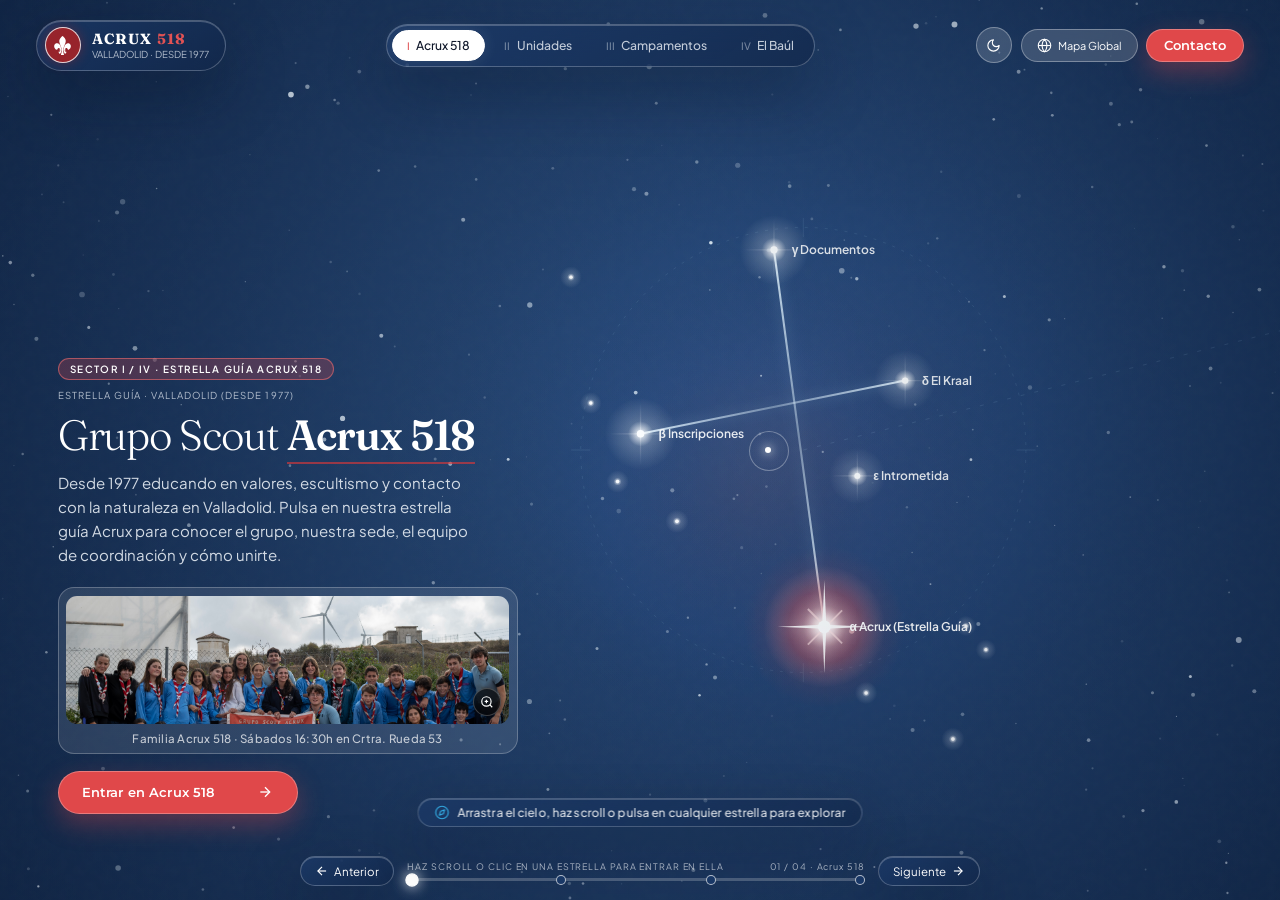
==== commit d3c671b9: "asd" ====
--- a/index.html
+++ b/index.html
@@ -2,7 +2,7 @@
 <html lang="es">
 <head>
     <meta charset="UTF-8">
-    <meta name="viewport" content="width=device-width, initial-scale=1.0">
+    <meta name="viewport" content="width=device-width, initial-scale=1.0, viewport-fit=cover">
     <meta name="description" content="Grupo Scout ACRUX 518 · Valladolid (ASDE Exploradores de Castilla y León). Educando en valores, escultismo y naturaleza desde 1977: Castores, Manada, Tropa, Escultas y Clan.">
     <meta name="theme-color" content="#040406">
     <title>Grupo Scout ACRUX 518 · Valladolid</title>
--- a/styles.css
+++ b/styles.css
@@ -6093,14 +6093,43 @@
     line-height: 1.45;
 }
 
+@media (hover: none), (pointer: coarse) {
+    .cosmos-cursor-dot,
+    .cosmos-cursor-ring {
+        display: none !important;
+    }
+}
+
 @media (max-width: 768px) {
+    #cosmosCanvas {
+        touch-action: none;
+    }
+    body.cosmos-body,
+    #cosmosCanvas,
+    .star-tab-view,
+    .merch-custom-modal,
+    .merch-ecom-shell {
+        height: 100dvh !important;
+        min-height: 100dvh !important;
+    }
+
+    /* 1. CABECERA SUPERIOR LIMPIA Y SIN SOLAPAMIENTOS */
     .cosmos-hud-top {
-        padding: 0.65rem 0.75rem;
-        gap: 0.5rem;
+        padding: calc(0.55rem + env(safe-area-inset-top, 0px)) 0.75rem 0.55rem 0.75rem;
+        gap: 0.45rem;
         flex-wrap: wrap;
+        background: linear-gradient(180deg, rgba(6, 8, 13, 0.90) 0%, rgba(6, 8, 13, 0.65) 100%);
+        backdrop-filter: blur(14px);
+        -webkit-backdrop-filter: blur(14px);
+        border-bottom: 1px solid rgba(255, 255, 255, 0.08);
+        pointer-events: auto;
+    }
+    body.day-mode .cosmos-hud-top {
+        background: linear-gradient(180deg, rgba(16, 37, 72, 0.90) 0%, rgba(16, 37, 72, 0.68) 100%);
+        border-bottom-color: rgba(255, 255, 255, 0.16);
     }
     .hud-brand-trigger {
-        padding: 0.3rem 0.65rem 0.3rem 0.35rem;
+        padding: 0.25rem 0.65rem 0.25rem 0.3rem;
         gap: 0.45rem;
     }
     .hud-logo-orb {
@@ -6108,118 +6137,324 @@
         height: 28px;
     }
     .hud-brand-name {
-        font-size: 0.82rem;
+        font-size: 0.84rem;
     }
     .hud-brand-coords {
         display: none;
     }
     .hud-actions-right {
         gap: 0.35rem;
+        margin-left: auto;
+    }
+    .hud-btn-daymode {
+        width: 34px;
+        height: 34px;
     }
     .hud-btn-overview #overviewBtnText {
         display: none;
     }
     .hud-btn-overview {
-        padding: 0.45rem 0.6rem;
+        padding: 0.44rem 0.58rem;
+        min-height: 34px;
     }
     .hud-btn-cta {
-        padding: 0.45rem 0.85rem;
-        font-size: 0.74rem;
+        padding: 0.44rem 0.82rem;
+        font-size: 0.75rem;
+        min-height: 34px;
     }
     .hud-constellation-nav {
         order: 3;
         width: 100%;
-        justify-content: space-between;
-        overflow-x: auto;
-        scrollbar-width: none;
-        padding: 0.22rem;
-        gap: 0.15rem;
-    }
-    .hud-constellation-nav::-webkit-scrollbar {
+        display: grid;
+        grid-template-columns: repeat(4, minmax(0, 1fr));
+        padding: 0.2rem;
+        gap: 0.18rem;
+        border-radius: 14px;
+    }
+    .hud-nav-node {
+        padding: 0.42rem 0.25rem;
+        font-size: 0.7rem;
+        justify-content: center;
+        text-align: center;
+        min-width: 0;
+        overflow: hidden;
+        text-overflow: ellipsis;
+    }
+    .hud-nav-node .node-roman {
         display: none;
     }
-    .hud-nav-node {
-        padding: 0.35rem 0.62rem;
-        font-size: 0.72rem;
-        flex: 1 0 auto;
+
+    /* 2. PANEL INFERIOR COMPACTO (DEJA LIBRE EL CIELO ARRIBA PARA VER Y TOCAR ESTRELLAS) */
+    .cosmos-stage-viewport {
+        padding: 0 0.75rem calc(3.85rem + env(safe-area-inset-bottom, 0px)) 0.75rem;
+        align-items: flex-end;
         justify-content: center;
-    }
-    .cosmos-stage-viewport {
-        padding: 6.5rem 0.85rem 4.6rem 0.85rem;
-        align-items: flex-end;
-        overflow-y: auto;
+        pointer-events: none;
     }
     .constellation-stage-panel.is-floating-minimal {
         max-width: 100%;
         width: 100%;
-        padding: 1rem 1.05rem !important;
+        max-height: 41dvh;
+        overflow-y: auto;
+        -webkit-overflow-scrolling: touch;
+        padding: 0.9rem 1rem !important;
         border-radius: 18px;
-        background: rgba(8, 12, 22, 0.66) !important;
-        backdrop-filter: blur(14px) !important;
-        -webkit-backdrop-filter: blur(14px) !important;
-        border: 1px solid rgba(255, 255, 255, 0.14) !important;
+        background: rgba(8, 12, 22, 0.76) !important;
+        backdrop-filter: blur(16px) !important;
+        -webkit-backdrop-filter: blur(16px) !important;
+        border: 1px solid rgba(255, 255, 255, 0.16) !important;
+        box-shadow: 0 14px 36px rgba(0, 0, 0, 0.55) !important;
+        pointer-events: auto;
     }
     body.day-mode .constellation-stage-panel.is-floating-minimal {
-        background: rgba(16, 37, 72, 0.72) !important;
-        border-color: rgba(255, 255, 255, 0.22) !important;
+        background: rgba(16, 37, 72, 0.80) !important;
+        border-color: rgba(255, 255, 255, 0.24) !important;
+    }
+    .stage-meta-line {
+        margin-bottom: 0.35rem;
+    }
+    .stage-altitude-tag {
+        display: none;
+    }
+    .stage-index-tag {
+        font-size: 0.58rem;
+        padding: 0.2rem 0.58rem;
     }
     .stage-giant-heading {
-        font-size: clamp(1.5rem, 6.2vw, 2.1rem);
-        margin-bottom: 0.45rem;
+        font-size: clamp(1.3rem, 5.5vw, 1.7rem);
+        margin-bottom: 0.35rem;
     }
     .constellation-stage-panel.is-floating-minimal .stage-description {
-        font-size: 0.82rem;
-        line-height: 1.5;
-        margin-bottom: 0.75rem;
+        font-size: 0.8rem;
+        line-height: 1.44;
+        margin-bottom: 0.65rem;
     }
     .stage-welcome-photo-card {
-        margin: 0.55rem 0 0.75rem 0;
+        display: flex;
+        align-items: center;
+        gap: 0.65rem;
+        margin: 0.45rem 0 0.65rem 0;
+        padding: 0.38rem;
+        border-radius: 12px;
     }
     .stage-welcome-photo-frame {
-        height: 86px;
+        width: 92px;
+        min-width: 92px;
+        height: 58px;
+        border-radius: 8px;
+    }
+    .stage-welcome-photo-zoom {
+        width: 22px;
+        height: 22px;
+        right: 4px;
+        bottom: 4px;
+    }
+    .stage-welcome-photo-caption {
+        margin-top: 0;
+        padding: 0;
+        text-align: left;
+        font-size: 0.72rem;
+        line-height: 1.35;
+    }
+    .stage-star-nodes {
+        flex-wrap: nowrap;
+        overflow-x: auto;
+        -webkit-overflow-scrolling: touch;
+        scrollbar-width: none;
+        padding-bottom: 0.25rem;
+        margin-bottom: 0.65rem;
+    }
+    .stage-star-nodes::-webkit-scrollbar {
+        display: none;
+    }
+    .star-node-chip {
+        flex-shrink: 0;
     }
     .constellation-stage-panel.is-floating-minimal #btnStagePrimaryAction {
         width: 100%;
         justify-content: center;
-        padding: 0.68rem 1rem;
-    }
+        padding: 0.66rem 1rem;
+        font-size: 0.84rem;
+    }
+
+    /* 3. BARRA INFERIOR COMPACTA */
     .cosmos-nav-hint-pill,
     .hud-scroll-hint {
         display: none !important;
     }
     .cosmos-hud-bottom {
-        padding: 0.65rem 0.85rem;
+        padding: 0.45rem 0.75rem calc(0.45rem + env(safe-area-inset-bottom, 0px)) 0.75rem;
+        background: linear-gradient(0deg, rgba(6, 8, 13, 0.90) 0%, rgba(6, 8, 13, 0.45) 100%);
+    }
+    body.day-mode .cosmos-hud-bottom {
+        background: linear-gradient(0deg, rgba(12, 29, 56, 0.90) 0%, rgba(12, 29, 56, 0.45) 100%);
     }
     .hud-bottom-nav-container {
+        gap: 0.55rem;
+    }
+    .hud-nav-arrow-btn {
+        padding: 0.42rem 0.72rem;
+        font-size: 0.72rem;
+        min-height: 34px;
+    }
+
+    /* 4. TODOS LOS MODALES Y VISTAS INTERNAS ADAPTADOS AL 100% EN MÓVIL */
+    .star-tab-topbar,
+    .merch-ecom-topbar,
+    .drawer-modal-header {
+        height: auto;
+        min-height: 54px;
+        padding: 0.6rem 0.85rem;
         gap: 0.5rem;
-    }
-    .hud-nav-arrow-btn {
-        padding: 0.36rem 0.7rem;
-        font-size: 0.7rem;
-    }
+        flex-wrap: wrap;
+    }
+    .star-tab-back-btn kbd,
+    .merch-back-btn kbd,
+    .star-tab-coords,
+    .merch-topbar-badge {
+        display: none !important;
+    }
+    .star-tab-scroll-container,
+    .drawer-modal-body {
+        padding: 1rem 0.9rem 3rem 0.9rem !important;
+        overflow-x: hidden;
+    }
+    .cosmos-drawer-backdrop {
+        padding: 0 !important;
+    }
+    .cosmos-drawer-modal {
+        max-height: 100dvh !important;
+        height: 100dvh !important;
+        border-radius: 0 !important;
+        border: none !important;
+    }
+    .unit-panorama-stage,
+    .unit-hero-grid,
+    .unit-salidas-grid,
+    .unit-kraal-grid,
+    .identity-story-grid,
+    .bases-locations-grid,
+    .coordinators-action-grid,
+    .coords-drive-grid,
+    .group-socials-grid,
+    .camp-drive-hero,
+    .camp-three-photos-grid,
+    .camp-photos-grid,
+    .camp-floating-header,
+    .lost-superstar-hero,
+    .lost-key-cards-grid,
+    .lost-items-grid,
+    .lost-floating-header,
+    .cajones-ministar-map,
     .acrux-floating-showcase,
     .inscripcion-split-card,
-    .cromo-split-dialog {
+    .cromo-split-dialog,
+    .docs-grid,
+    .calendar-trimesters-grid,
+    .calendar-milestones-list {
         grid-template-columns: 1fr !important;
-        gap: 1.25rem;
+        gap: 0.95rem !important;
+    }
+    .unit-panorama-photo,
+    .uz-glass-photo-card,
+    .unit-floating-intro-card {
+        grid-column: 1 / -1 !important;
+        grid-row: auto !important;
+    }
+    .unit-panorama-photo img.unit-banner-img,
+    .uz-glass-photo-card img.unit-banner-img {
+        height: 210px !important;
+        max-height: 220px !important;
+    }
+    .unit-tabs-bar {
+        display: flex;
+        flex-wrap: nowrap;
+        overflow-x: auto;
+        gap: 0.4rem;
+        padding-bottom: 0.25rem;
+    }
+    .unit-tab-btn {
+        flex-shrink: 0;
+    }
+
+    /* Merch en móvil */
+    .merch-custom-modal,
+    .merch-ecom-shell {
+        overflow-y: auto !important;
+        -webkit-overflow-scrolling: touch;
+    }
+    .merch-forms-switcher {
+        order: 3;
+        width: 100%;
+        max-width: 100% !important;
     }
     .merch-ecom-split {
-        grid-template-columns: 1fr !important;
+        display: block !important;
         height: auto !important;
-        overflow-y: auto !important;
+        overflow: visible !important;
     }
     .merch-ecom-gallery-col,
     .merch-ecom-details-col {
         height: auto !important;
         overflow: visible !important;
-        padding: 1.2rem 1rem 2rem 1rem !important;
+        padding: 1rem 0.9rem 1.8rem 0.9rem !important;
         border-right: none !important;
+    }
+    .merch-showcase-visual {
+        min-height: 210px;
+        max-height: 250px;
+    }
+    .merch-showcase-img {
+        max-height: 220px !important;
+        padding: 0.7rem !important;
+    }
+    .merch-showcase-footer {
+        grid-template-columns: 1fr !important;
+        gap: 0.55rem !important;
+    }
+
+    /* Split-Card y Lightbox en móvil */
+    .cromo-zoom-modal-backdrop {
+        padding: 0.65rem !important;
+        align-items: flex-start !important;
+        overflow-y: auto !important;
+    }
+    .cromo-split-dialog {
+        width: 100% !important;
+        max-height: none !important;
+        min-height: 0 !important;
+        margin: 0.5rem 0 2rem 0;
+        padding: 1rem !important;
+    }
+    .cromo-zoom-card {
+        max-width: 230px;
+        margin: 0 auto;
+    }
+    .cosmos-lightbox-frame img {
+        max-width: 94vw !important;
+        max-height: 68dvh !important;
     }
     .docs-modal-content,
     .kraal-general-content,
     .calendar-modal-content {
-        width: 94vw;
-        margin: 1.2rem auto 3rem;
-        gap: 1.25rem;
-    }
-}
+        width: 100% !important;
+        margin: 0.5rem auto 2.5rem;
+        gap: 1.15rem;
+    }
+    .docs-hero,
+    .kraal-general-hero,
+    .calendar-hero,
+    .kraal-unit-section {
+        padding: 1.1rem 1rem;
+    }
+}
+
+@media (max-width: 400px) {
+    .hud-nav-node {
+        font-size: 0.64rem;
+        padding: 0.38rem 0.15rem;
+    }
+    .hud-btn-cta span {
+        font-size: 0.7rem;
+    }
+}
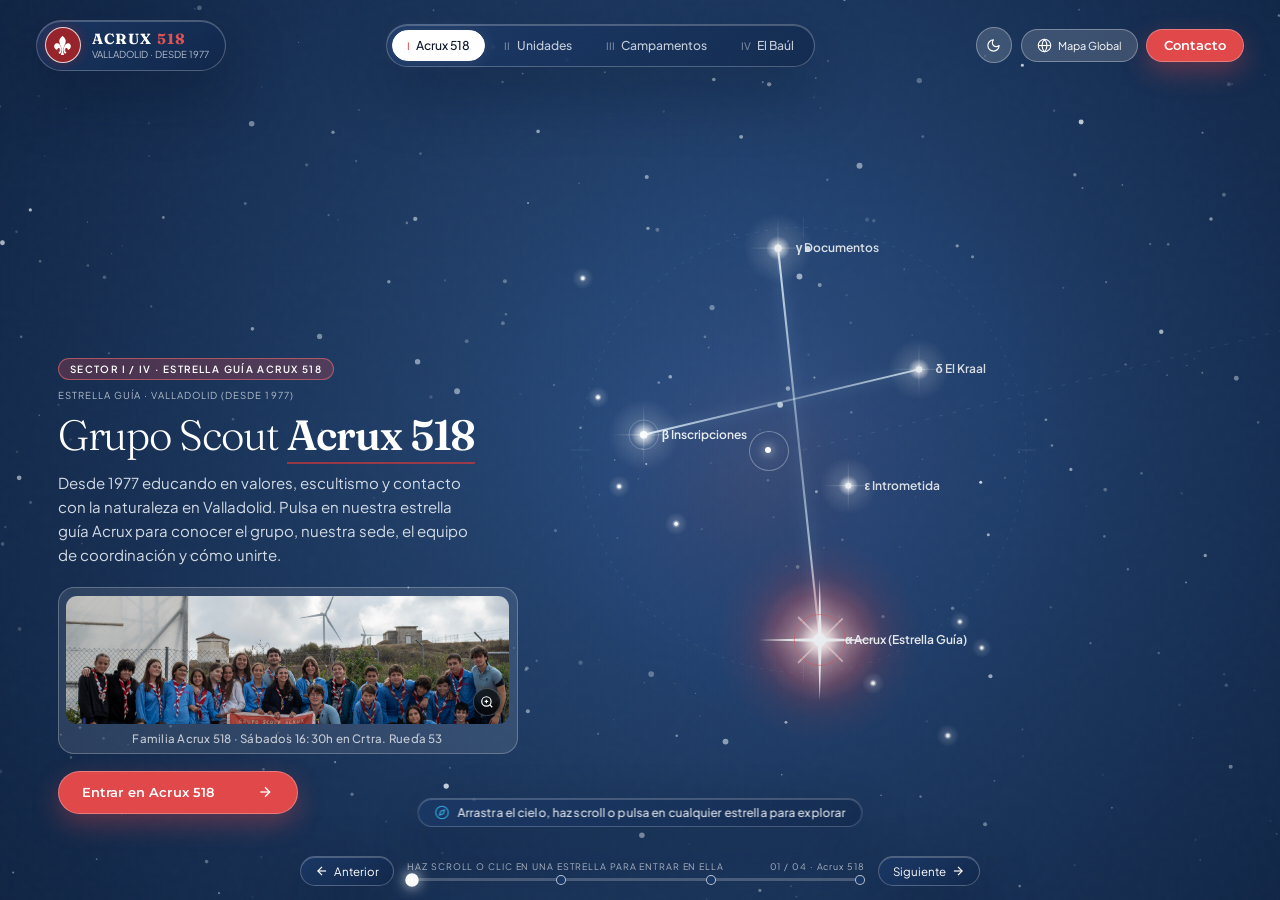
==== commit 94985762: "ne" ====
--- a/index.html
+++ b/index.html
@@ -12,7 +12,7 @@
     <link rel="preconnect" href="https://script.google.com">
     <link rel="preconnect" href="https://lh3.googleusercontent.com">
     <link href="https://fonts.googleapis.com/css2?family=Fraunces:ital,opsz,wght@0,9..144,400;0,9..144,600;0,9..144,700;1,9..144,400&family=Montserrat:wght@500;600;700&family=Plus+Jakarta+Sans:wght@300;400;500;600;700&display=swap" rel="stylesheet">
-    <link rel="stylesheet" href="styles.css?v=21.0">
+    <link rel="stylesheet" href="styles.css?v=27.0">
 </head>
 <body class="cosmos-body day-mode">
 
@@ -429,7 +429,7 @@
                 <a href="#acrux-historia" class="star-node-chip active">Historia y Ramas</a>
                 <a href="#acrux-bases" class="star-node-chip">Sede y Horarios</a>
                 <a href="#acrux-coordinacion" class="star-node-chip">Coordinación</a>
-                <a href="#acrux-prueba" class="star-node-chip">Inscripciones</a>
+                <button type="button" class="star-node-chip" id="btnAcruxTopToInscripciones">β Inscripciones</button>
                 <a href="#acrux-redes" class="star-node-chip">Redes</a>
             </div>
             <span id="drawerModalKicker" style="display:none;"></span>
@@ -539,7 +539,7 @@
                     <span>Abrir en Google Forms</span>
                     <svg width="13" height="13" viewBox="0 0 24 24" fill="none" stroke="currentColor" stroke-width="2"><line x1="7" y1="17" x2="17" y2="7"/><polyline points="7 7 17 7 17 17"/></svg>
                 </a>
-                <span class="merch-topbar-badge">ACRUX 518 · MERCH OFICIAL</span>
+                <span class="merch-topbar-badge" id="merchTopbarBadge">ACRUX 518 · MERCH OFICIAL</span>
             </div>
         </header>
 
@@ -549,25 +549,25 @@
                 <div class="merch-showcase-stage" id="merchShowcaseStage">
                     <div class="merch-showcase-badges">
                         <span class="merch-stage-pill" id="merchStageSeasonPill">COLECCIÓN OFICIAL ACRUX 518</span>
-                        <span class="merch-stage-pill merch-stage-pill-muted">ENTREGA EN BASE · RUEDA 53</span>
+                        <span class="merch-stage-pill merch-stage-pill-muted" id="merchStageSubPill">ENTREGA EN BASE · RUEDA 53</span>
                     </div>
 
                     <div class="merch-showcase-visual" id="merchShowcaseVisual"></div>
 
                     <div class="merch-thumb-strip" id="merchThumbStrip" style="display:none;"></div>
 
-                    <div class="merch-showcase-footer">
+                    <div class="merch-showcase-footer" id="merchShowcaseFooter">
                         <div class="merch-spec-item">
-                            <span class="spec-label">EDICIÓN</span>
-                            <span class="spec-value">Grupo Scout Acrux 518</span>
+                            <span class="spec-label" id="merchSpecLabel1">EDICIÓN</span>
+                            <span class="spec-value" id="merchSpecValue1">Grupo Scout Acrux 518</span>
                         </div>
                         <div class="merch-spec-item">
-                            <span class="spec-label">RECOGIDA</span>
-                            <span class="spec-value">Sábados 16:30 – 19:00 h</span>
+                            <span class="spec-label" id="merchSpecLabel2">RECOGIDA</span>
+                            <span class="spec-value" id="merchSpecValue2">Sábados 16:30 – 19:00 h</span>
                         </div>
                         <div class="merch-spec-item">
-                            <span class="spec-label">REGISTRO</span>
-                            <span class="spec-value">Directo en Hoja Oficial</span>
+                            <span class="spec-label" id="merchSpecLabel3">REGISTRO</span>
+                            <span class="spec-value" id="merchSpecValue3">Directo en Hoja Oficial</span>
                         </div>
                     </div>
                 </div>
@@ -600,7 +600,7 @@
                                 <span class="merch-submit-label">Realizar Pedido</span>
                                 <svg width="18" height="18" viewBox="0 0 24 24" fill="none" stroke="currentColor" stroke-width="2" stroke-linecap="round" stroke-linejoin="round"><line x1="5" y1="12" x2="19" y2="12"/><polyline points="12 5 19 12 12 19"/></svg>
                             </button>
-                            <span class="merch-cta-subnote">Tu pedido quedará registrado al instante en el formulario oficial del grupo.</span>
+                            <span class="merch-cta-subnote" id="merchCtaSubnote">Tu pedido quedará registrado al instante en el formulario oficial del grupo.</span>
                         </div>
                     </form>
 
@@ -608,8 +608,8 @@
                         <div class="merch-success-icon">
                             <svg width="28" height="28" viewBox="0 0 24 24" fill="none" stroke="currentColor" stroke-width="2.2" stroke-linecap="round" stroke-linejoin="round"><polyline points="20 6 9 17 4 12"/></svg>
                         </div>
-                        <span class="merch-kicker">PEDIDO REGISTRADO CORRECTAMENTE</span>
-                        <h3 class="merch-success-title">¡Gracias por tu pedido!</h3>
+                        <span class="merch-kicker" id="merchSuccessKicker">PEDIDO REGISTRADO CORRECTAMENTE</span>
+                        <h3 class="merch-success-title" id="merchSuccessTitle">¡Gracias por tu pedido!</h3>
                         <p class="merch-success-desc" id="merchSuccessSummary">Hemos registrado tus datos directamente en la hoja oficial de Merch del Grupo Scout Acrux 518.</p>
                         <div class="merch-success-actions">
                             <button type="button" class="merch-reset-order-btn" id="btnMerchAnotherOrder">Realizar otro pedido</button>
@@ -673,6 +673,6 @@
     </div>
 </section>
 
-<script src="script.js?v=21.0"></script>
+<script src="script.js?v=27.0"></script>
 </body>
 </html>
--- a/styles.css
+++ b/styles.css
@@ -6184,9 +6184,9 @@
         display: none;
     }
 
-    /* 2. PANEL INFERIOR COMPACTO (DEJA LIBRE EL CIELO ARRIBA PARA VER Y TOCAR ESTRELLAS) */
+    /* 2. PANEL FLOTANTE ULTRA-COMPACTO EN MÓVIL (OCULTA TEXTOS LARGOS Y LIBERA EL CIELO) */
     .cosmos-stage-viewport {
-        padding: 0 0.75rem calc(3.85rem + env(safe-area-inset-bottom, 0px)) 0.75rem;
+        padding: 0 0.75rem calc(3.65rem + env(safe-area-inset-bottom, 0px)) 0.75rem;
         align-items: flex-end;
         justify-content: center;
         pointer-events: none;
@@ -6194,87 +6194,47 @@
     .constellation-stage-panel.is-floating-minimal {
         max-width: 100%;
         width: 100%;
-        max-height: 41dvh;
-        overflow-y: auto;
-        -webkit-overflow-scrolling: touch;
-        padding: 0.9rem 1rem !important;
-        border-radius: 18px;
-        background: rgba(8, 12, 22, 0.76) !important;
-        backdrop-filter: blur(16px) !important;
-        -webkit-backdrop-filter: blur(16px) !important;
-        border: 1px solid rgba(255, 255, 255, 0.16) !important;
-        box-shadow: 0 14px 36px rgba(0, 0, 0, 0.55) !important;
+        max-height: none;
+        overflow: visible;
+        padding: 0 !important;
+        border-radius: 0;
+        background: transparent !important;
+        backdrop-filter: none !important;
+        -webkit-backdrop-filter: none !important;
+        border: none !important;
+        box-shadow: none !important;
+        pointer-events: none;
+        display: flex;
+        flex-direction: column;
+        align-items: center;
+        gap: 0.45rem;
+    }
+    body.day-mode .constellation-stage-panel.is-floating-minimal {
+        background: transparent !important;
+        border: none !important;
+        box-shadow: none !important;
+    }
+    .constellation-stage-panel.is-floating-minimal::before,
+    .stage-meta-line,
+    .constellation-stage-panel.is-floating-minimal .stage-description,
+    .stage-welcome-photo-card,
+    .stage-giant-heading,
+    .stage-star-nodes {
+        display: none !important;
+    }
+    .stage-action-row {
+        width: 100%;
+        display: flex;
+        justify-content: center;
         pointer-events: auto;
     }
-    body.day-mode .constellation-stage-panel.is-floating-minimal {
-        background: rgba(16, 37, 72, 0.80) !important;
-        border-color: rgba(255, 255, 255, 0.24) !important;
-    }
-    .stage-meta-line {
-        margin-bottom: 0.35rem;
-    }
-    .stage-altitude-tag {
-        display: none;
-    }
-    .stage-index-tag {
-        font-size: 0.58rem;
-        padding: 0.2rem 0.58rem;
-    }
-    .stage-giant-heading {
-        font-size: clamp(1.3rem, 5.5vw, 1.7rem);
-        margin-bottom: 0.35rem;
-    }
-    .constellation-stage-panel.is-floating-minimal .stage-description {
-        font-size: 0.8rem;
-        line-height: 1.44;
-        margin-bottom: 0.65rem;
-    }
-    .stage-welcome-photo-card {
-        display: flex;
-        align-items: center;
-        gap: 0.65rem;
-        margin: 0.45rem 0 0.65rem 0;
-        padding: 0.38rem;
-        border-radius: 12px;
-    }
-    .stage-welcome-photo-frame {
-        width: 92px;
-        min-width: 92px;
-        height: 58px;
-        border-radius: 8px;
-    }
-    .stage-welcome-photo-zoom {
-        width: 22px;
-        height: 22px;
-        right: 4px;
-        bottom: 4px;
-    }
-    .stage-welcome-photo-caption {
-        margin-top: 0;
-        padding: 0;
-        text-align: left;
-        font-size: 0.72rem;
-        line-height: 1.35;
-    }
-    .stage-star-nodes {
-        flex-wrap: nowrap;
-        overflow-x: auto;
-        -webkit-overflow-scrolling: touch;
-        scrollbar-width: none;
-        padding-bottom: 0.25rem;
-        margin-bottom: 0.65rem;
-    }
-    .stage-star-nodes::-webkit-scrollbar {
-        display: none;
-    }
-    .star-node-chip {
-        flex-shrink: 0;
-    }
     .constellation-stage-panel.is-floating-minimal #btnStagePrimaryAction {
-        width: 100%;
+        width: auto;
+        min-width: 210px;
+        max-width: 92vw;
         justify-content: center;
-        padding: 0.66rem 1rem;
-        font-size: 0.84rem;
+        padding: 0.58rem 1.25rem;
+        font-size: 0.82rem;
     }
 
     /* 3. BARRA INFERIOR COMPACTA */
@@ -6313,6 +6273,26 @@
     .star-tab-coords,
     .merch-topbar-badge {
         display: none !important;
+    }
+    .star-tab-switcher {
+        order: 3;
+        width: 100%;
+        display: flex;
+        flex-wrap: nowrap;
+        overflow-x: auto;
+        -webkit-overflow-scrolling: touch;
+        scrollbar-width: none;
+        justify-content: flex-start;
+        gap: 0.35rem;
+        padding-bottom: 0.15rem;
+    }
+    .star-tab-switcher::-webkit-scrollbar {
+        display: none;
+    }
+    .star-tab-switcher .star-node-chip {
+        flex-shrink: 0;
+        font-size: 0.72rem;
+        padding: 0.34rem 0.68rem;
     }
     .star-tab-scroll-container,
     .drawer-modal-body {
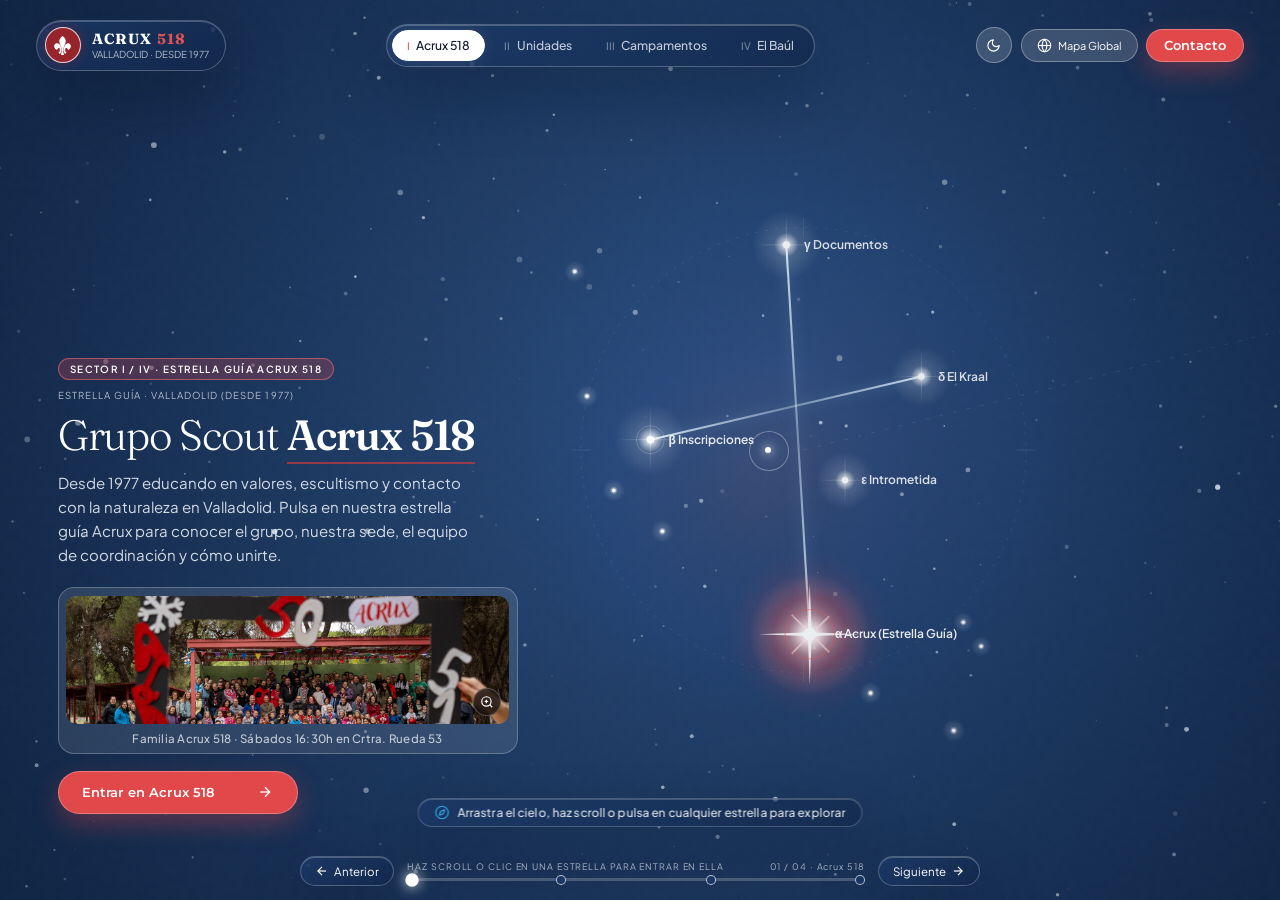
==== commit 4797a5c9: "jiji" ====
--- a/index.html
+++ b/index.html
@@ -129,7 +129,7 @@
 
         <figure class="stage-welcome-photo-card cosmos-interactive" id="stageWelcomePhotoCard" role="button" tabindex="0" aria-label="Ampliar fotografía del Grupo Scout Acrux 518">
             <div class="stage-welcome-photo-frame">
-                <img src="images/DSC_066412.jpg" alt="Familia Acrux 518 con pañoletas en Valladolid" loading="lazy" onerror="this.onerror=null; this.src='images/Tropa.jpg';">
+                <img src="images/Portada.jpg" alt="Familia Acrux 518 con pañoletas en Valladolid" loading="lazy" onerror="this.onerror=null; this.src='images/Tropa.jpg';">
                 <span class="stage-welcome-photo-zoom" aria-hidden="true">
                     <svg width="14" height="14" viewBox="0 0 24 24" fill="none" stroke="currentColor" stroke-width="2"><circle cx="11" cy="11" r="8"/><line x1="21" y1="21" x2="16.65" y2="16.65"/><line x1="11" y1="8" x2="11" y2="14"/><line x1="8" y1="11" x2="14" y2="11"/></svg>
                 </span>
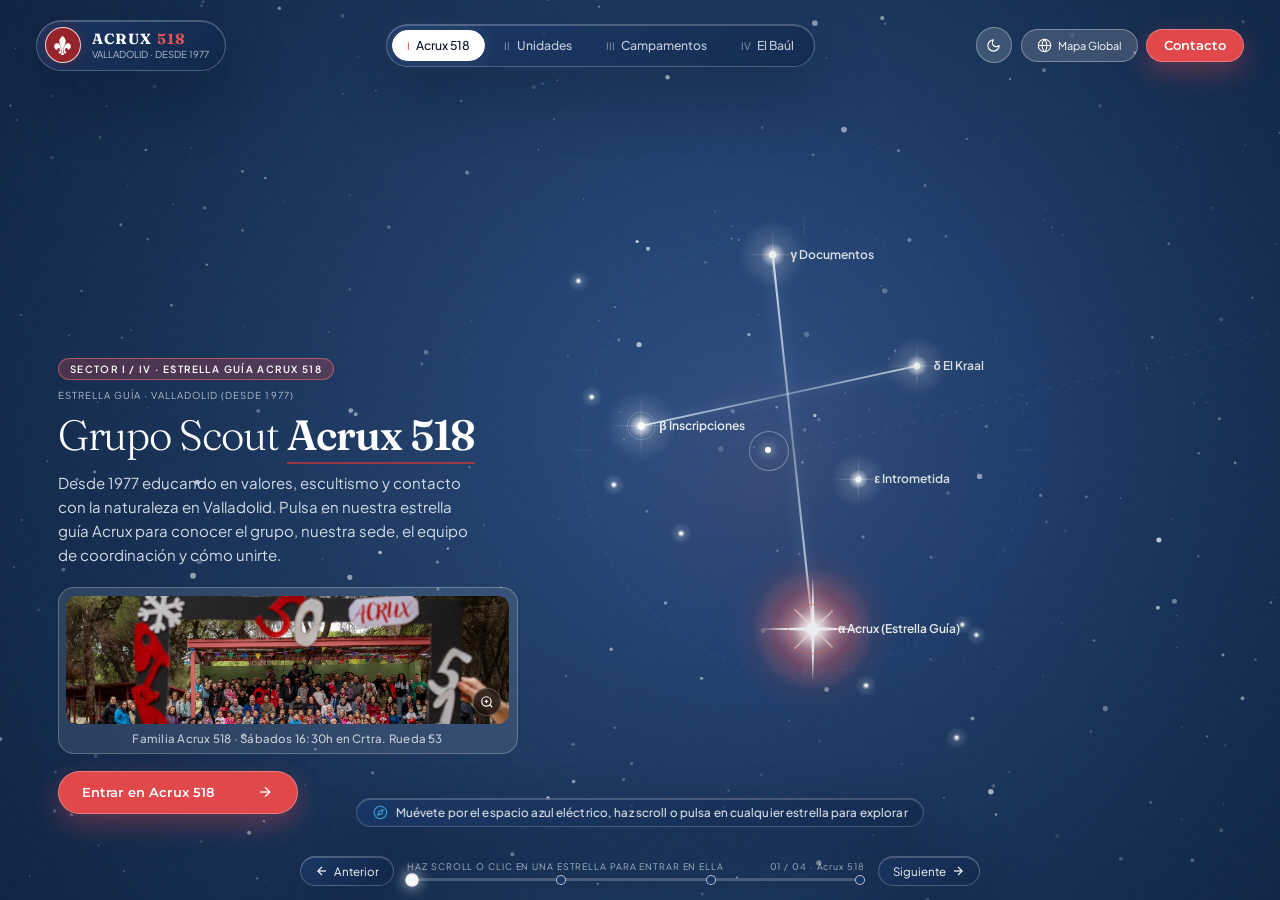
==== commit 26d25235: "asd" ====
--- a/index.html
+++ b/index.html
@@ -12,7 +12,7 @@
     <link rel="preconnect" href="https://script.google.com">
     <link rel="preconnect" href="https://lh3.googleusercontent.com">
     <link href="https://fonts.googleapis.com/css2?family=Fraunces:ital,opsz,wght@0,9..144,400;0,9..144,600;0,9..144,700;1,9..144,400&family=Montserrat:wght@500;600;700&family=Plus+Jakarta+Sans:wght@300;400;500;600;700&display=swap" rel="stylesheet">
-    <link rel="stylesheet" href="styles.css?v=27.0">
+    <link rel="stylesheet" href="styles.css?v=40.0">
 </head>
 <body class="cosmos-body day-mode">
 
@@ -103,7 +103,7 @@
             <svg class="hud-icon" width="15" height="15" viewBox="0 0 24 24" fill="none" stroke="currentColor" stroke-width="1.75"><circle cx="12" cy="12" r="10"/><line x1="2" y1="12" x2="22" y2="12"/><path d="M12 2a15.3 15.3 0 0 1 4 10 15.3 15.3 0 0 1-4 10 15.3 15.3 0 0 1-4-10 15.3 15.3 0 0 1 4-10z"/></svg>
             <span id="overviewBtnText">Mapa Global</span>
         </button>
-        <button type="button" class="hud-btn-cta" id="btnQuickContactTop" title="Contacto directo, sede e inscripciones">
+        <button type="button" class="hud-btn-cta" id="btnQuickContactTop" title="Coordinación y contacto directo">
             <span>Contacto</span>
         </button>
     </div>
@@ -328,7 +328,7 @@
                     <span id="lzFolderCoords" style="display:none;"></span>
                 </div>
                 <h2 class="sz-unit-title lost-main-title">El Baúl · <span class="ice-italic">Objetos Perdidos</span></h2>
-                <p class="camp-floating-desc">Cada cajón corresponde a una carpeta viva de Google Drive. Reclama cualquier prenda en 1 clic por WhatsApp y recógela los <strong>sábados de 16:30 a 19:00 h en Carretera de Rueda, 53</strong>.</p>
+                <p class="camp-floating-desc">Cada cajón corresponde a una carpeta viva de Google Drive. Reclama cualquier prenda en 1 clic por WhatsApp y recógela los <strong>sábados de 16:30 a 18:30 h en Carretera de Rueda, 53</strong>.</p>
             </div>
 
             <div class="lost-cajones-constellation-box">
@@ -382,7 +382,7 @@
      ====================================================================== -->
 <div class="cosmos-nav-hint-pill cosmos-interactive" id="cosmosNavHintPill" aria-live="off">
     <svg class="nav-hint-icon" width="15" height="15" viewBox="0 0 24 24" fill="none" stroke="currentColor" stroke-width="1.8" stroke-linecap="round" stroke-linejoin="round"><circle cx="12" cy="12" r="10"/><polygon points="16.24 7.76 14.12 14.12 7.76 16.24 9.88 9.88 16.24 7.76"/></svg>
-    <span>Arrastra el cielo, haz scroll o pulsa en cualquier estrella para explorar</span>
+    <span>Muévete por el espacio azul eléctrico, haz scroll o pulsa en cualquier estrella para explorar</span>
 </div>
 
 <footer class="cosmos-hud-bottom">
@@ -563,7 +563,7 @@
                         </div>
                         <div class="merch-spec-item">
                             <span class="spec-label" id="merchSpecLabel2">RECOGIDA</span>
-                            <span class="spec-value" id="merchSpecValue2">Sábados 16:30 – 19:00 h</span>
+                            <span class="spec-value" id="merchSpecValue2">Sábados 16:30 – 18:30 h</span>
                         </div>
                         <div class="merch-spec-item">
                             <span class="spec-label" id="merchSpecLabel3">REGISTRO</span>
@@ -673,6 +673,6 @@
     </div>
 </section>
 
-<script src="script.js?v=27.0"></script>
+<script src="script.js?v=40.0"></script>
 </body>
 </html>
--- a/styles.css
+++ b/styles.css
@@ -5641,6 +5641,7 @@
     border-color: rgba(255, 255, 255, 0.24);
 }
 
+/* Modo Día como réplica exacta de la estructura del Modo Oscuro sobre Cielo Azul Luminoso */
 body.day-mode .star-tab-view,
 body.day-mode .cosmos-drawer-backdrop,
 body.day-mode .cosmos-drawer-backdrop.is-fullscreen-star-view {
@@ -5666,7 +5667,7 @@
 }
 
 body.day-mode .star-tab-topbar {
-    background: rgba(19, 42, 78, 0.78);
+    background: rgba(19, 42, 78, 0.78) !important;
     border-bottom-color: rgba(255, 255, 255, 0.18);
 }
 
@@ -5674,7 +5675,6 @@
 body.day-mode .doc-download-card,
 body.day-mode .calendar-trimester-card,
 body.day-mode .calendar-milestone-row,
-body.day-mode .bases-modal-section,
 body.day-mode .coord-drive-card,
 body.day-mode .kraal-unit-section,
 body.day-mode .docs-hero,
@@ -5684,7 +5684,7 @@
     border-color: rgba(255, 255, 255, 0.20);
 }
 
-/* Merchandising y Modal Split-Card en Modo Luminoso */
+/* Merchandising e Inscripciones en Modo Luminoso (idéntico al Modo Oscuro con cielo azul) */
 body.day-mode .star-tab-merch-view,
 body.day-mode #merchModal,
 body.day-mode .merch-custom-modal,
@@ -5718,6 +5718,12 @@
     border-color: rgba(255, 255, 255, 0.24);
 }
 
+body.day-mode .star-tab-switcher {
+    background: rgba(255, 255, 255, 0.14) !important;
+    border-color: rgba(255, 255, 255, 0.28) !important;
+    box-shadow: 0 10px 28px rgba(7, 17, 36, 0.22);
+}
+
 body.day-mode .star-node-chip {
     background: rgba(255, 255, 255, 0.10);
     border-color: rgba(255, 255, 255, 0.22);
@@ -5728,27 +5734,6 @@
     background: #FFFFFF;
     color: #0F172A;
     border-color: #FFFFFF;
-}
-
-body.day-mode .hud-scroll-track {
-    background: rgba(255, 255, 255, 0.22);
-}
-
-body.day-mode .hud-scroll-fill {
-    background: #FFFFFF;
-    box-shadow: 0 0 10px rgba(255, 255, 255, 0.7);
-}
-
-body.day-mode .rail-tick {
-    background: #1B3B6B;
-    border-color: rgba(255, 255, 255, 0.72);
-}
-
-body.day-mode .rail-tick:hover,
-body.day-mode .rail-tick.active {
-    background: #FFFFFF;
-    border-color: #FFFFFF;
-    box-shadow: 0 0 10px #FFFFFF;
 }
 
 body.day-mode .merch-ecom-gallery-col {
@@ -5808,6 +5793,104 @@
 body.day-mode .cromo-split-dialog {
     background: linear-gradient(155deg, rgba(24, 52, 96, 0.96) 0%, rgba(13, 31, 60, 0.98) 100%);
     border-color: rgba(255, 255, 255, 0.24);
+}
+
+/* Mapa de Google Maps embebido en Sede Oficial */
+.bases-locations-grid.bases-locations-with-map {
+    display: grid;
+    grid-template-columns: 0.92fr 1.08fr;
+    gap: 1.4rem;
+    align-items: stretch;
+}
+
+.base-map-embed-card {
+    border-radius: 20px;
+    overflow: hidden;
+    min-height: 290px;
+    background: rgba(255, 255, 255, 0.06);
+    border: 1px solid rgba(255, 255, 255, 0.16);
+}
+
+.base-map-embed-card iframe {
+    width: 100%;
+    height: 100%;
+    min-height: 290px;
+    border: 0;
+    display: block;
+}
+
+/* Animaciones fluidas al entrar en cualquier estrella */
+@keyframes starHeroSlideUp {
+    from {
+        opacity: 0;
+        transform: translateY(20px) scale(0.985);
+    }
+    to {
+        opacity: 1;
+        transform: translateY(0) scale(1);
+    }
+}
+
+@keyframes starCardCascade {
+    from {
+        opacity: 0;
+        transform: translateY(16px);
+    }
+    to {
+        opacity: 1;
+        transform: translateY(0);
+    }
+}
+
+.star-tab-view.is-open .unit-hero-banner,
+.star-tab-view.is-open .camp-floating-header,
+.star-tab-view.is-open .lost-floating-header,
+.cosmos-drawer-backdrop.is-open .acrux-floating-showcase,
+#merchModal.is-open .merch-ecom-split {
+    animation: starHeroSlideUp 0.52s cubic-bezier(0.16, 1, 0.3, 1) both;
+}
+
+.star-tab-view.is-open .sz-pillar-item,
+.star-tab-view.is-open .kraalete-cromo-card,
+.star-tab-view.is-open .unit-camp-card,
+.star-tab-view.is-open .camp-photo-card,
+.star-tab-view.is-open .lost-photo-card,
+.cosmos-drawer-backdrop.is-open .identity-story-card,
+.cosmos-drawer-backdrop.is-open .base-location-card,
+.cosmos-drawer-backdrop.is-open .base-map-embed-card,
+.cosmos-drawer-backdrop.is-open .coordinator-action-card,
+.cosmos-drawer-backdrop.is-open .group-social-card {
+    animation: starCardCascade 0.56s cubic-bezier(0.16, 1, 0.3, 1) both;
+}
+
+@media (prefers-reduced-motion: reduce) {
+    .star-tab-view.is-open *,
+    .cosmos-drawer-backdrop.is-open *,
+    #merchModal.is-open * {
+        animation: none !important;
+        transition: none !important;
+    }
+}
+
+body.day-mode .hud-scroll-track {
+    background: rgba(255, 255, 255, 0.22);
+}
+
+body.day-mode .hud-scroll-fill {
+    background: #FFFFFF;
+    box-shadow: 0 0 10px rgba(255, 255, 255, 0.7);
+}
+
+body.day-mode .rail-tick {
+    background: #1B3B6B;
+    border-color: rgba(255, 255, 255, 0.72);
+}
+
+body.day-mode .rail-tick:hover,
+body.day-mode .rail-tick.active {
+    background: #FFFFFF;
+    border-color: #FFFFFF;
+    box-shadow: 0 0 10px #FFFFFF;
 }
 
 /* ==========================================================================
@@ -6264,9 +6347,9 @@
     .drawer-modal-header {
         height: auto;
         min-height: 54px;
-        padding: 0.6rem 0.85rem;
+        padding: 0.6rem 0.85rem !important;
         gap: 0.5rem;
-        flex-wrap: wrap;
+        flex-wrap: wrap !important;
     }
     .star-tab-back-btn kbd,
     .merch-back-btn kbd,
@@ -6277,8 +6360,9 @@
     .star-tab-switcher {
         order: 3;
         width: 100%;
+        max-width: 100% !important;
         display: flex;
-        flex-wrap: nowrap;
+        flex-wrap: nowrap !important;
         overflow-x: auto;
         -webkit-overflow-scrolling: touch;
         scrollbar-width: none;
@@ -6298,6 +6382,9 @@
     .drawer-modal-body {
         padding: 1rem 0.9rem 3rem 0.9rem !important;
         overflow-x: hidden;
+    }
+    .bases-locations-grid.bases-locations-with-map {
+        grid-template-columns: 1fr !important;
     }
     .cosmos-drawer-backdrop {
         padding: 0 !important;
@@ -6438,3 +6525,616 @@
         font-size: 0.7rem;
     }
 }
+
+/* ==========================================================================
+   ESTRELLA SECRETA · SOBRES Y ÁLBUM DEL KRAAL
+   ========================================================================== */
+.secret-album-shell {
+    max-width: 1120px;
+    margin: 0 auto 3.5rem;
+    display: flex;
+    flex-direction: column;
+    gap: 1.75rem;
+}
+
+.secret-hero-banner {
+    display: flex;
+    flex-wrap: wrap;
+    align-items: center;
+    justify-content: space-between;
+    gap: 1.25rem;
+    padding: 1.6rem 1.85rem;
+    border-radius: 22px;
+    background: linear-gradient(135deg, rgba(212, 175, 55, 0.14) 0%, rgba(15, 23, 42, 0.75) 60%, rgba(168, 85, 247, 0.14) 100%);
+    border: 1px solid rgba(243, 229, 171, 0.28);
+    box-shadow: 0 24px 60px rgba(0, 0, 0, 0.45);
+}
+
+.secret-hero-kicker {
+    display: inline-flex;
+    align-items: center;
+    gap: 0.4rem;
+    font-size: 0.68rem;
+    font-weight: 700;
+    letter-spacing: 0.14em;
+    text-transform: uppercase;
+    color: #FDE68A;
+    margin-bottom: 0.4rem;
+}
+
+.secret-hero-title {
+    font-family: 'Montserrat', 'Fraunces', sans-serif;
+    font-size: clamp(1.5rem, 2.8vw, 2.2rem);
+    font-weight: 700;
+    color: #FFFFFF;
+    margin: 0 0 0.35rem 0;
+}
+
+.secret-hero-desc {
+    margin: 0;
+    font-size: 0.9rem;
+    color: rgba(226, 232, 240, 0.85);
+    max-width: 600px;
+    line-height: 1.55;
+}
+
+.secret-progress-box {
+    min-width: 220px;
+    display: flex;
+    flex-direction: column;
+    gap: 0.45rem;
+    padding: 0.9rem 1.15rem;
+    border-radius: 16px;
+    background: rgba(255, 255, 255, 0.07);
+    border: 1px solid rgba(255, 255, 255, 0.15);
+}
+
+.secret-progress-meta {
+    display: flex;
+    justify-content: space-between;
+    font-size: 0.78rem;
+    font-weight: 600;
+    color: #F8FAFC;
+}
+
+.secret-progress-track {
+    width: 100%;
+    height: 8px;
+    border-radius: 999px;
+    background: rgba(255, 255, 255, 0.12);
+    overflow: hidden;
+}
+
+.secret-progress-fill {
+    height: 100%;
+    border-radius: 999px;
+    background: linear-gradient(90deg, #F59E0B, #FDE68A, #A855F7);
+    transition: width 0.45s cubic-bezier(0.22, 1, 0.36, 1);
+}
+
+.secret-pack-stage {
+    position: relative;
+    display: flex;
+    flex-direction: column;
+    align-items: center;
+    justify-content: center;
+    gap: 1.65rem;
+    padding: 1.8rem 0 1.2rem;
+    perspective: 1400px;
+    --pack-glow: rgba(251, 191, 36, 0.92);
+    --pack-beam: #FBBF24;
+    overflow: visible;
+}
+
+.secret-pack-stage.rarity-legendario { --pack-glow: rgba(251, 191, 36, 0.98); --pack-beam: #FBBF24; }
+.secret-pack-stage.rarity-epico { --pack-glow: rgba(192, 132, 252, 0.98); --pack-beam: #C084FC; }
+.secret-pack-stage.rarity-raro { --pack-glow: rgba(56, 189, 248, 0.98); --pack-beam: #38BDF8; }
+.secret-pack-stage.rarity-comun { --pack-glow: rgba(226, 232, 240, 0.92); --pack-beam: #E2E8F0; }
+
+/* Haz vertical estilo Alpha Pack R6 Siege */
+.secret-light-pillar {
+    position: absolute;
+    left: 50%;
+    bottom: 95px;
+    width: 170px;
+    height: 0;
+    transform: translateX(-50%);
+    background: linear-gradient(180deg, transparent 0%, var(--pack-glow) 35%, #FFFFFF 100%);
+    filter: blur(18px);
+    opacity: 0;
+    pointer-events: none;
+    z-index: 4;
+}
+
+.secret-light-pillar.is-active {
+    animation: r6LightPillar 0.85s cubic-bezier(0.16, 1, 0.3, 1) forwards;
+}
+
+@keyframes r6LightPillar {
+    0% { height: 20px; width: 40px; opacity: 0; }
+    35% { height: 420px; width: 220px; opacity: 0.95; }
+    100% { height: 520px; width: 320px; opacity: 0; }
+}
+
+.secret-shockwave-ring {
+    position: absolute;
+    left: 50%;
+    top: 195px;
+    width: 60px;
+    height: 60px;
+    border-radius: 50%;
+    border: 4px solid var(--pack-beam);
+    box-shadow: 0 0 36px var(--pack-glow), inset 0 0 24px var(--pack-glow);
+    transform: translate(-50%, -50%) scale(0.2);
+    opacity: 0;
+    pointer-events: none;
+    z-index: 5;
+}
+
+.secret-shockwave-ring.is-active {
+    animation: r6Shockwave 0.65s cubic-bezier(0.16, 1, 0.3, 1) forwards;
+}
+
+@keyframes r6Shockwave {
+    0% { opacity: 1; transform: translate(-50%, -50%) scale(0.25); }
+    100% { opacity: 0; transform: translate(-50%, -50%) scale(7.5); border-width: 1px; }
+}
+
+.secret-burst-flare {
+    position: absolute;
+    left: 50%;
+    top: 195px;
+    width: 540px;
+    height: 540px;
+    transform: translate(-50%, -50%) scale(0.15);
+    border-radius: 50%;
+    background: radial-gradient(circle, #FFFFFF 0%, var(--pack-glow) 28%, rgba(236, 72, 153, 0.25) 52%, transparent 72%);
+    opacity: 0;
+    pointer-events: none;
+    z-index: 6;
+}
+
+.secret-burst-flare.is-active {
+    animation: r6BurstFlare 0.72s cubic-bezier(0.16, 1, 0.3, 1) forwards;
+}
+
+@keyframes r6BurstFlare {
+    0% { opacity: 0; transform: translate(-50%, -50%) scale(0.15); }
+    25% { opacity: 1; transform: translate(-50%, -50%) scale(1.25); }
+    100% { opacity: 0; transform: translate(-50%, -50%) scale(2.15); }
+}
+
+.secret-sparks-layer {
+    position: absolute;
+    left: 50%;
+    top: 195px;
+    width: 10px;
+    height: 10px;
+    pointer-events: none;
+    z-index: 7;
+}
+
+.secret-spark-dot {
+    position: absolute;
+    width: 9px;
+    height: 9px;
+    border-radius: 50%;
+    background: var(--spark-color, #FDE68A);
+    box-shadow: 0 0 14px var(--spark-color, #FDE68A);
+    opacity: 0;
+}
+
+.secret-sparks-layer.is-active .secret-spark-dot {
+    animation: r6SparkFly 0.8s cubic-bezier(0.16, 1, 0.3, 1) forwards;
+}
+
+@keyframes r6SparkFly {
+    0% { opacity: 1; transform: translate(0, 0) scale(1.3); }
+    100% { opacity: 0; transform: translate(var(--tx, 80px), var(--ty, -120px)) scale(0.2); }
+}
+
+/* Nuevo Sobre Foil Metálico realista (sellos rizados + muescas de rasgado) */
+.secret-foil-pack {
+    position: relative;
+    width: 224px;
+    height: 326px;
+    display: flex;
+    flex-direction: column;
+    cursor: pointer;
+    transform-style: preserve-3d;
+    transition: transform 0.22s ease-out, filter 0.25s ease;
+    user-select: none;
+    filter: drop-shadow(0 26px 42px rgba(0, 0, 0, 0.68));
+}
+
+.secret-pack-cap {
+    position: relative;
+    height: 36px;
+    width: 100%;
+    border-radius: 5px 5px 0 0;
+    background:
+        repeating-linear-gradient(90deg, rgba(255, 255, 255, 0.14) 0px, rgba(255, 255, 255, 0.14) 2px, rgba(15, 23, 42, 0.45) 2px, rgba(15, 23, 42, 0.45) 5px),
+        linear-gradient(180deg, #334155 0%, #1E293B 55%, #0F172A 100%);
+    border: 1px solid rgba(255, 255, 255, 0.24);
+    border-bottom: 1px solid rgba(253, 230, 138, 0.45);
+    display: flex;
+    align-items: center;
+    justify-content: center;
+    z-index: 3;
+    transform-origin: left center;
+}
+
+.secret-pack-crimp-label {
+    font-family: 'Plus Jakarta Sans', sans-serif;
+    font-size: 0.54rem;
+    font-weight: 800;
+    letter-spacing: 0.18em;
+    color: rgba(253, 230, 138, 0.86);
+    text-transform: uppercase;
+    text-shadow: 0 1px 2px rgba(0, 0, 0, 0.8);
+}
+
+.secret-pack-body {
+    position: relative;
+    flex: 1;
+    border-radius: 0 0 6px 6px;
+    background:
+        radial-gradient(circle at 50% 42%, rgba(217, 56, 58, 0.22) 0%, rgba(15, 23, 42, 0) 64%),
+        repeating-linear-gradient(45deg, rgba(255, 255, 255, 0.025) 0px, rgba(255, 255, 255, 0.025) 1px, transparent 1px, transparent 10px),
+        repeating-linear-gradient(-45deg, rgba(255, 255, 255, 0.025) 0px, rgba(255, 255, 255, 0.025) 1px, transparent 1px, transparent 10px),
+        linear-gradient(165deg, #111827 0%, #090D16 48%, #161C2E 100%);
+    border-left: 1px solid rgba(255, 255, 255, 0.20);
+    border-right: 1px solid rgba(255, 255, 255, 0.20);
+    border-bottom: 14px solid #1E293B;
+    padding: 1.35rem 1.1rem 1rem;
+    display: flex;
+    flex-direction: column;
+    align-items: center;
+    justify-content: space-between;
+    text-align: center;
+    overflow: hidden;
+    box-shadow: inset 0 1px 0 rgba(255, 255, 255, 0.14), inset 0 -10px 0 rgba(255, 255, 255, 0.05);
+}
+
+.secret-pack-body::before {
+    content: "";
+    position: absolute;
+    inset: -50%;
+    background: linear-gradient(115deg, transparent 38%, rgba(255, 255, 255, 0.18) 50%, transparent 62%);
+    transform: translateX(-65%) rotate(14deg);
+    transition: transform 0.75s ease;
+    pointer-events: none;
+}
+
+/* Sello rizado inferior metálico */
+.secret-pack-body::after {
+    content: "";
+    position: absolute;
+    left: 0;
+    right: 0;
+    bottom: 0;
+    height: 18px;
+    background:
+        repeating-linear-gradient(90deg, rgba(255, 255, 255, 0.12) 0px, rgba(255, 255, 255, 0.12) 2px, rgba(10, 14, 24, 0.55) 2px, rgba(10, 14, 24, 0.55) 5px),
+        linear-gradient(180deg, #1E293B 0%, #0F172A 100%);
+    border-top: 1px solid rgba(255, 255, 255, 0.16);
+    pointer-events: none;
+}
+
+.secret-foil-pack:hover .secret-pack-body::before {
+    transform: translateX(75%) rotate(14deg);
+}
+
+.secret-pack-zip-seam {
+    position: absolute;
+    left: 0;
+    right: 0;
+    top: 34px;
+    height: 4px;
+    background: linear-gradient(90deg, transparent 0%, #FFFFFF 22%, var(--pack-beam) 50%, #FFFFFF 78%, transparent 100%);
+    opacity: 0;
+    transform: scaleX(0);
+    transform-origin: left center;
+    box-shadow: 0 0 18px 4px var(--pack-glow);
+    z-index: 6;
+    pointer-events: none;
+}
+
+.secret-foil-pack.is-charging {
+    animation: r6AlphaShake 0.85s cubic-bezier(0.36, 0.07, 0.19, 0.97) both;
+}
+
+.secret-foil-pack.is-charging .secret-pack-cap,
+.secret-foil-pack.is-charging .secret-pack-body {
+    border-color: var(--pack-beam);
+    box-shadow: 0 0 60px var(--pack-glow), inset 0 0 28px var(--pack-glow);
+}
+
+.secret-foil-pack.is-charging .secret-pack-zip-seam {
+    opacity: 1;
+    animation: r6AlphaUnzip 0.82s cubic-bezier(0.22, 1, 0.36, 1) forwards;
+}
+
+.secret-foil-pack.is-opening .secret-pack-cap {
+    animation: r6CapTearOff 0.52s cubic-bezier(0.22, 1, 0.36, 1) forwards;
+}
+
+.secret-foil-pack.is-opening .secret-pack-body {
+    animation: r6BodyDropOpen 0.52s cubic-bezier(0.22, 1, 0.36, 1) forwards;
+}
+
+@keyframes r6AlphaShake {
+    0% { transform: scale(1) translate(0, 0) rotate(0deg); }
+    12% { transform: scale(1.03) translate(-4px, -3px) rotate(-1.5deg); }
+    25% { transform: scale(1.05) translate(5px, -5px) rotate(2deg); }
+    38% { transform: scale(1.07) translate(-6px, -7px) rotate(-2.5deg); }
+    52% { transform: scale(1.09) translate(7px, -9px) rotate(2.8deg); }
+    68% { transform: scale(1.11) translate(-7px, -11px) rotate(-3deg); }
+    84% { transform: scale(1.13) translate(5px, -12px) rotate(2deg); }
+    100% { transform: scale(1.15) translate(0, -14px) rotate(0deg); }
+}
+
+@keyframes r6AlphaUnzip {
+    0% { transform: scaleX(0); opacity: 0.4; height: 3px; }
+    65% { transform: scaleX(1); opacity: 1; height: 5px; }
+    100% { transform: scaleX(1); opacity: 1; height: 8px; }
+}
+
+@keyframes r6CapTearOff {
+    0% { transform: translate(0, 0) rotate(0deg); opacity: 1; }
+    100% { transform: translate(85px, -135px) rotate(32deg) scale(0.9); opacity: 0; }
+}
+
+@keyframes r6BodyDropOpen {
+    0% { transform: scale(1.14) translateY(0); opacity: 1; filter: brightness(1.6); }
+    100% { transform: scale(1.26) translateY(38px); opacity: 0; filter: brightness(2.4); }
+}
+
+.secret-pack-emblem {
+    width: 78px;
+    height: 78px;
+    border-radius: 50%;
+    display: grid;
+    place-items: center;
+    background: radial-gradient(circle, rgba(217, 56, 58, 0.25) 0%, rgba(251, 191, 36, 0.14) 55%, transparent 100%);
+    border: 1.5px solid rgba(253, 230, 138, 0.65);
+    font-size: 2.1rem;
+    color: #FDE68A;
+    box-shadow: 0 0 24px rgba(217, 56, 58, 0.28), inset 0 0 14px rgba(253, 230, 138, 0.16);
+}
+
+.secret-pack-title {
+    font-family: 'Montserrat', sans-serif;
+    font-weight: 800;
+    font-size: 1.15rem;
+    letter-spacing: 0.08em;
+    color: #FFFFFF;
+    text-transform: uppercase;
+}
+
+.secret-pack-sub {
+    font-size: 0.72rem;
+    color: rgba(226, 232, 240, 0.78);
+    font-weight: 600;
+    margin-bottom: 0.9rem;
+}
+
+.secret-pull-grid,
+.secret-album-grid {
+    display: grid;
+    grid-template-columns: repeat(auto-fill, minmax(220px, 1fr));
+    gap: 1.5rem;
+    width: 100%;
+}
+
+.secret-pull-grid {
+    max-width: 760px;
+}
+
+/* Sistema de Rarezas en 3 niveles: Común (normal) -> Rara (efecto metálico cian) -> Épica (holográfica arcoíris) */
+.kraalete-cromo-card.secret-cromo-holo {
+    --holo-x: 50%;
+    --holo-y: 50%;
+}
+
+/* 1. COMÚN: aspecto limpio idéntico al cromo normal de unidad */
+.kraalete-cromo-card.secret-cromo-holo.rarity-comun {
+    border-color: rgba(255, 255, 255, 0.16);
+}
+
+/* 2. RARA: borde cian eléctrico + destello diagonal metálico al pasar el ratón */
+.kraalete-cromo-card.secret-cromo-holo.rarity-raro {
+    border-color: rgba(56, 189, 248, 0.68);
+    box-shadow: 0 10px 26px rgba(0, 0, 0, 0.65), 0 0 14px rgba(56, 189, 248, 0.18);
+}
+
+.kraalete-cromo-card.secret-cromo-holo.rarity-raro:hover {
+    border-color: #7DD3FC;
+    box-shadow: 0 18px 40px rgba(0, 0, 0, 0.75), 0 0 22px rgba(56, 189, 248, 0.34);
+}
+
+.secret-rare-sweep {
+    position: absolute;
+    inset: -30%;
+    z-index: 4;
+    pointer-events: none;
+    background: linear-gradient(118deg, transparent 38%, rgba(125, 211, 252, 0.28) 48%, rgba(255, 255, 255, 0.42) 50%, rgba(125, 211, 252, 0.24) 52%, transparent 62%);
+    transform: translateX(-75%);
+    transition: transform 0.65s cubic-bezier(0.22, 1, 0.36, 1);
+}
+
+.kraalete-cromo-card.secret-cromo-holo.rarity-raro:hover .secret-rare-sweep {
+    transform: translateX(75%);
+}
+
+/* 3. ÉPICA (y Legendaria): efecto holográfico arcoíris sutil + borde prismático */
+.kraalete-cromo-card.secret-cromo-holo.rarity-epico,
+.kraalete-cromo-card.secret-cromo-holo.rarity-legendario {
+    border-color: rgba(192, 132, 252, 0.72);
+    box-shadow: 0 10px 28px rgba(0, 0, 0, 0.65), 0 0 18px rgba(168, 85, 247, 0.22);
+}
+
+.kraalete-cromo-card.secret-cromo-holo.rarity-epico:hover,
+.kraalete-cromo-card.secret-cromo-holo.rarity-legendario:hover {
+    box-shadow: 0 18px 42px rgba(0, 0, 0, 0.78), 0 0 26px rgba(192, 132, 252, 0.36);
+}
+
+/* Capa holográfica marcada en cartas Épicas (sin líneas de distorsión) */
+.secret-holo-foil {
+    position: absolute;
+    inset: 0;
+    z-index: 4;
+    pointer-events: none;
+    border-radius: 12px;
+    opacity: 0.34;
+    background:
+        linear-gradient(125deg,
+            rgba(255, 60, 172, 0.32) 0%,
+            rgba(255, 209, 102, 0.38) 22%,
+            rgba(6, 214, 160, 0.38) 44%,
+            rgba(17, 138, 178, 0.42) 64%,
+            rgba(155, 93, 229, 0.40) 84%,
+            rgba(255, 60, 172, 0.32) 100%);
+    background-size: 240% 240%;
+    background-position: var(--holo-x) var(--holo-y);
+    mix-blend-mode: color-dodge;
+    transition: opacity 0.22s ease;
+    animation: secretHoloDrift 6s ease-in-out infinite alternate;
+}
+
+@keyframes secretHoloDrift {
+    0% { filter: hue-rotate(0deg) saturate(1.15); }
+    100% { filter: hue-rotate(28deg) saturate(1.35); }
+}
+
+.kraalete-cromo-card.secret-cromo-holo.rarity-epico:hover .secret-holo-foil,
+.kraalete-cromo-card.secret-cromo-holo.rarity-legendario:hover .secret-holo-foil {
+    opacity: 0.80;
+}
+
+/* Borde prismático nítido en Épicas */
+.secret-cromo-holo.rarity-epico::after,
+.secret-cromo-holo.rarity-legendario::after {
+    content: "";
+    position: absolute;
+    inset: 0;
+    border-radius: 12px;
+    padding: 1.5px;
+    background: linear-gradient(135deg, rgba(255, 60, 172, 0.72), rgba(251, 191, 36, 0.78), rgba(56, 189, 248, 0.78), rgba(168, 85, 247, 0.75));
+    -webkit-mask: linear-gradient(#fff 0 0) content-box, linear-gradient(#fff 0 0);
+    -webkit-mask-composite: xor;
+    mask-composite: exclude;
+    opacity: 0.62;
+    transition: opacity 0.25s ease;
+    pointer-events: none;
+    z-index: 6;
+}
+
+.secret-cromo-holo.rarity-epico:hover::after,
+.secret-cromo-holo.rarity-legendario:hover::after {
+    opacity: 0.98;
+}
+
+.secret-pull-grid .kraalete-cromo-card.secret-cromo-holo {
+    animation: r6CardDealFlip 0.78s cubic-bezier(0.16, 1, 0.3, 1) both;
+}
+
+.secret-pull-grid .kraalete-cromo-card.secret-cromo-holo:nth-child(2) { animation-delay: 0.22s; }
+.secret-pull-grid .kraalete-cromo-card.secret-cromo-holo:nth-child(3) { animation-delay: 0.44s; }
+
+@keyframes r6CardDealFlip {
+    0% {
+        opacity: 0;
+        transform: perspective(1000px) rotateY(-170deg) rotateX(14deg) scale(0.55) translateY(-40px);
+        filter: brightness(2.2);
+    }
+    55% {
+        opacity: 1;
+        transform: perspective(1000px) rotateY(14deg) rotateX(-3deg) scale(1.06) translateY(-6px);
+        filter: brightness(1.25);
+    }
+    100% {
+        opacity: 1;
+        transform: perspective(1000px) rotateY(0deg) rotateX(0deg) scale(1) translateY(0);
+        filter: brightness(1);
+    }
+}
+
+.secret-cromo-badge-top {
+    position: absolute;
+    top: 0.6rem;
+    left: 0.6rem;
+    right: 0.6rem;
+    display: flex;
+    justify-content: space-between;
+    align-items: center;
+    gap: 0.4rem;
+    pointer-events: none;
+    z-index: 7;
+}
+
+.secret-rarity-pill,
+.secret-state-pill {
+    font-size: 0.60rem;
+    font-weight: 800;
+    letter-spacing: 0.08em;
+    text-transform: uppercase;
+    padding: 0.22rem 0.55rem;
+    border-radius: 999px;
+    background: rgba(6, 9, 18, 0.86);
+    color: #FFFFFF;
+    border: 1px solid rgba(255, 255, 255, 0.28);
+    backdrop-filter: blur(6px);
+}
+
+.secret-rarity-pill.rarity-legendario {
+    background: linear-gradient(90deg, #D97706, #F59E0B, #EC4899);
+    border-color: #FDE68A;
+    color: #FFFFFF;
+}
+
+.secret-rarity-pill.rarity-epico {
+    background: linear-gradient(90deg, #7E22CE, #A855F7, #38BDF8);
+    border-color: #E9D5FF;
+    color: #FFFFFF;
+}
+
+.secret-rarity-pill.rarity-raro {
+    background: linear-gradient(90deg, #0284C7, #06B6D4);
+    border-color: #BAE6FD;
+    color: #FFFFFF;
+}
+
+.secret-state-pill.is-new {
+    background: linear-gradient(90deg, #059669, #10B981);
+    border-color: #A7F3D0;
+    color: #FFFFFF;
+}
+
+.secret-cromo-locked {
+    aspect-ratio: 3 / 4;
+    border-radius: 14px;
+    border: 1.5px dashed rgba(255, 255, 255, 0.20);
+    background: rgba(8, 12, 24, 0.48);
+    display: flex;
+    flex-direction: column;
+    align-items: center;
+    justify-content: center;
+    text-align: center;
+    padding: 1.2rem;
+    gap: 0.45rem;
+    color: rgba(226, 232, 240, 0.55);
+}
+
+.secret-cromo-locked-q {
+    font-family: 'Montserrat', sans-serif;
+    font-size: 2.4rem;
+    font-weight: 800;
+    color: rgba(253, 230, 138, 0.45);
+}
+
+.secret-album-filters {
+    display: flex;
+    flex-wrap: wrap;
+    gap: 0.45rem;
+}
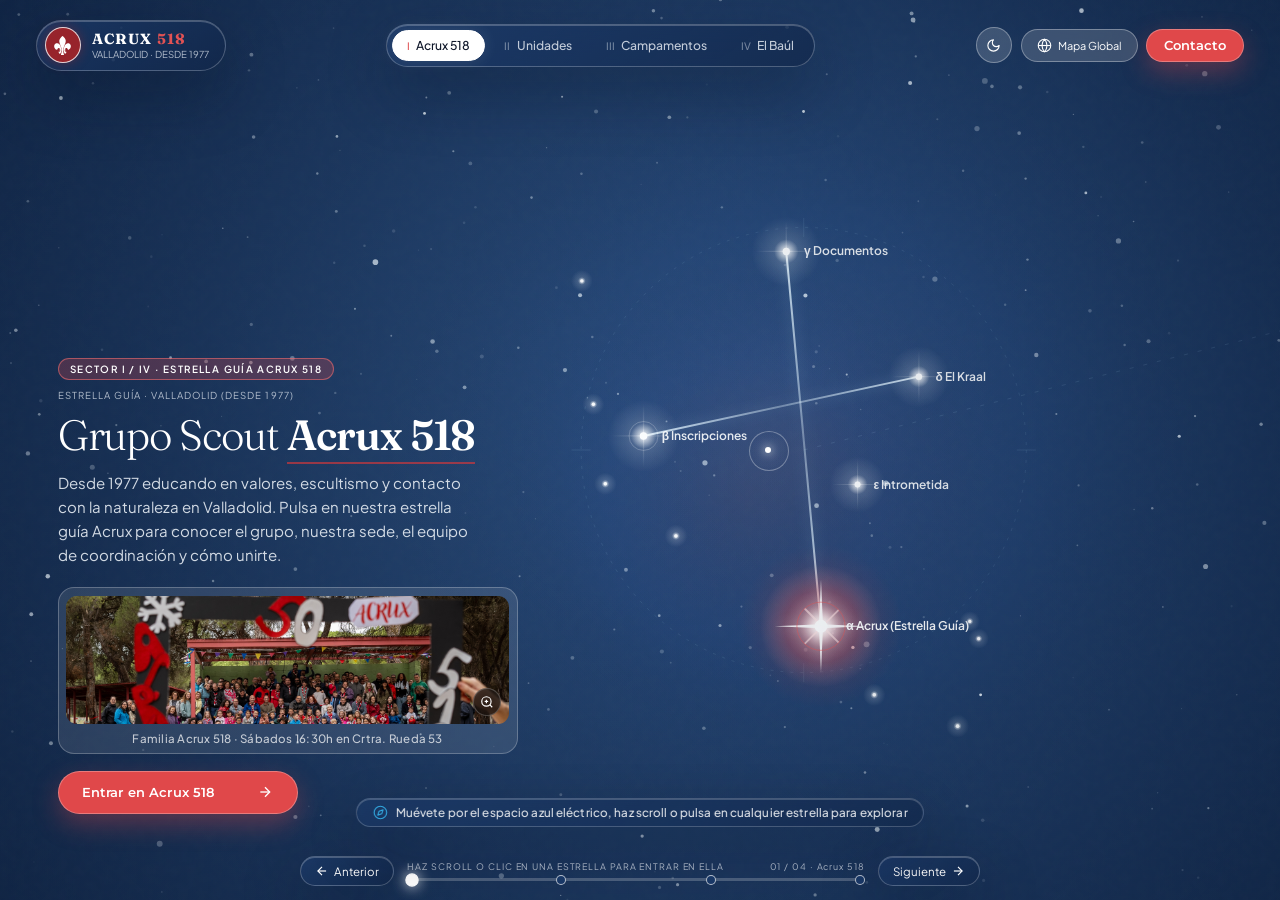
==== commit 21ccc65d: "Ultimo" ====
--- a/index.html
+++ b/index.html
@@ -12,7 +12,7 @@
     <link rel="preconnect" href="https://script.google.com">
     <link rel="preconnect" href="https://lh3.googleusercontent.com">
     <link href="https://fonts.googleapis.com/css2?family=Fraunces:ital,opsz,wght@0,9..144,400;0,9..144,600;0,9..144,700;1,9..144,400&family=Montserrat:wght@500;600;700&family=Plus+Jakarta+Sans:wght@300;400;500;600;700&display=swap" rel="stylesheet">
-    <link rel="stylesheet" href="styles.css?v=40.0">
+    <link rel="stylesheet" href="styles.css?v=41.0">
 </head>
 <body class="cosmos-body day-mode">
 
@@ -673,6 +673,6 @@
     </div>
 </section>
 
-<script src="script.js?v=40.0"></script>
+<script src="script.js?v=41.0"></script>
 </body>
 </html>
--- a/styles.css
+++ b/styles.css
@@ -7138,3 +7138,80 @@
     flex-wrap: wrap;
     gap: 0.45rem;
 }
+
+.secret-code-gate {
+    display: flex;
+    flex-direction: column;
+    align-items: center;
+    gap: 0.55rem;
+    width: 100%;
+    max-width: 640px;
+}
+
+.secret-code-row {
+    display: flex;
+    gap: 0.65rem;
+    flex-wrap: wrap;
+    justify-content: center;
+    align-items: center;
+    width: 100%;
+}
+
+.secret-code-input {
+    min-width: 210px;
+    padding: 0.72rem 1rem;
+    border-radius: 999px;
+    border: 1px solid rgba(253, 230, 138, 0.35);
+    background: rgba(10, 15, 30, 0.85);
+    color: #F8FAFC;
+    font-family: 'Montserrat', sans-serif;
+    font-size: 0.88rem;
+    font-weight: 700;
+    letter-spacing: 0.08em;
+    text-transform: uppercase;
+    text-align: center;
+    outline: none;
+    transition: border-color 0.2s ease, box-shadow 0.2s ease;
+}
+
+.secret-code-input::placeholder {
+    text-transform: none;
+    letter-spacing: normal;
+    font-weight: 500;
+    color: rgba(203, 213, 225, 0.55);
+}
+
+.secret-code-input:focus {
+    border-color: rgba(253, 230, 138, 0.85);
+    box-shadow: 0 0 0 3px rgba(251, 191, 36, 0.18);
+}
+
+.secret-code-input.is-shake {
+    animation: secretCodeShake 0.38s ease;
+    border-color: rgba(248, 113, 113, 0.85);
+}
+
+@keyframes secretCodeShake {
+    0%, 100% { transform: translateX(0); }
+    20% { transform: translateX(-7px); }
+    40% { transform: translateX(7px); }
+    60% { transform: translateX(-5px); }
+    80% { transform: translateX(5px); }
+}
+
+.secret-code-status {
+    font-size: 0.8rem;
+    color: rgba(203, 213, 225, 0.78);
+    text-align: center;
+    min-height: 1.2em;
+}
+
+.secret-code-status.is-error {
+    color: #FCA5A5;
+    font-weight: 600;
+}
+
+.secret-code-status.is-ok {
+    color: #6EE7B7;
+    font-weight: 600;
+}
